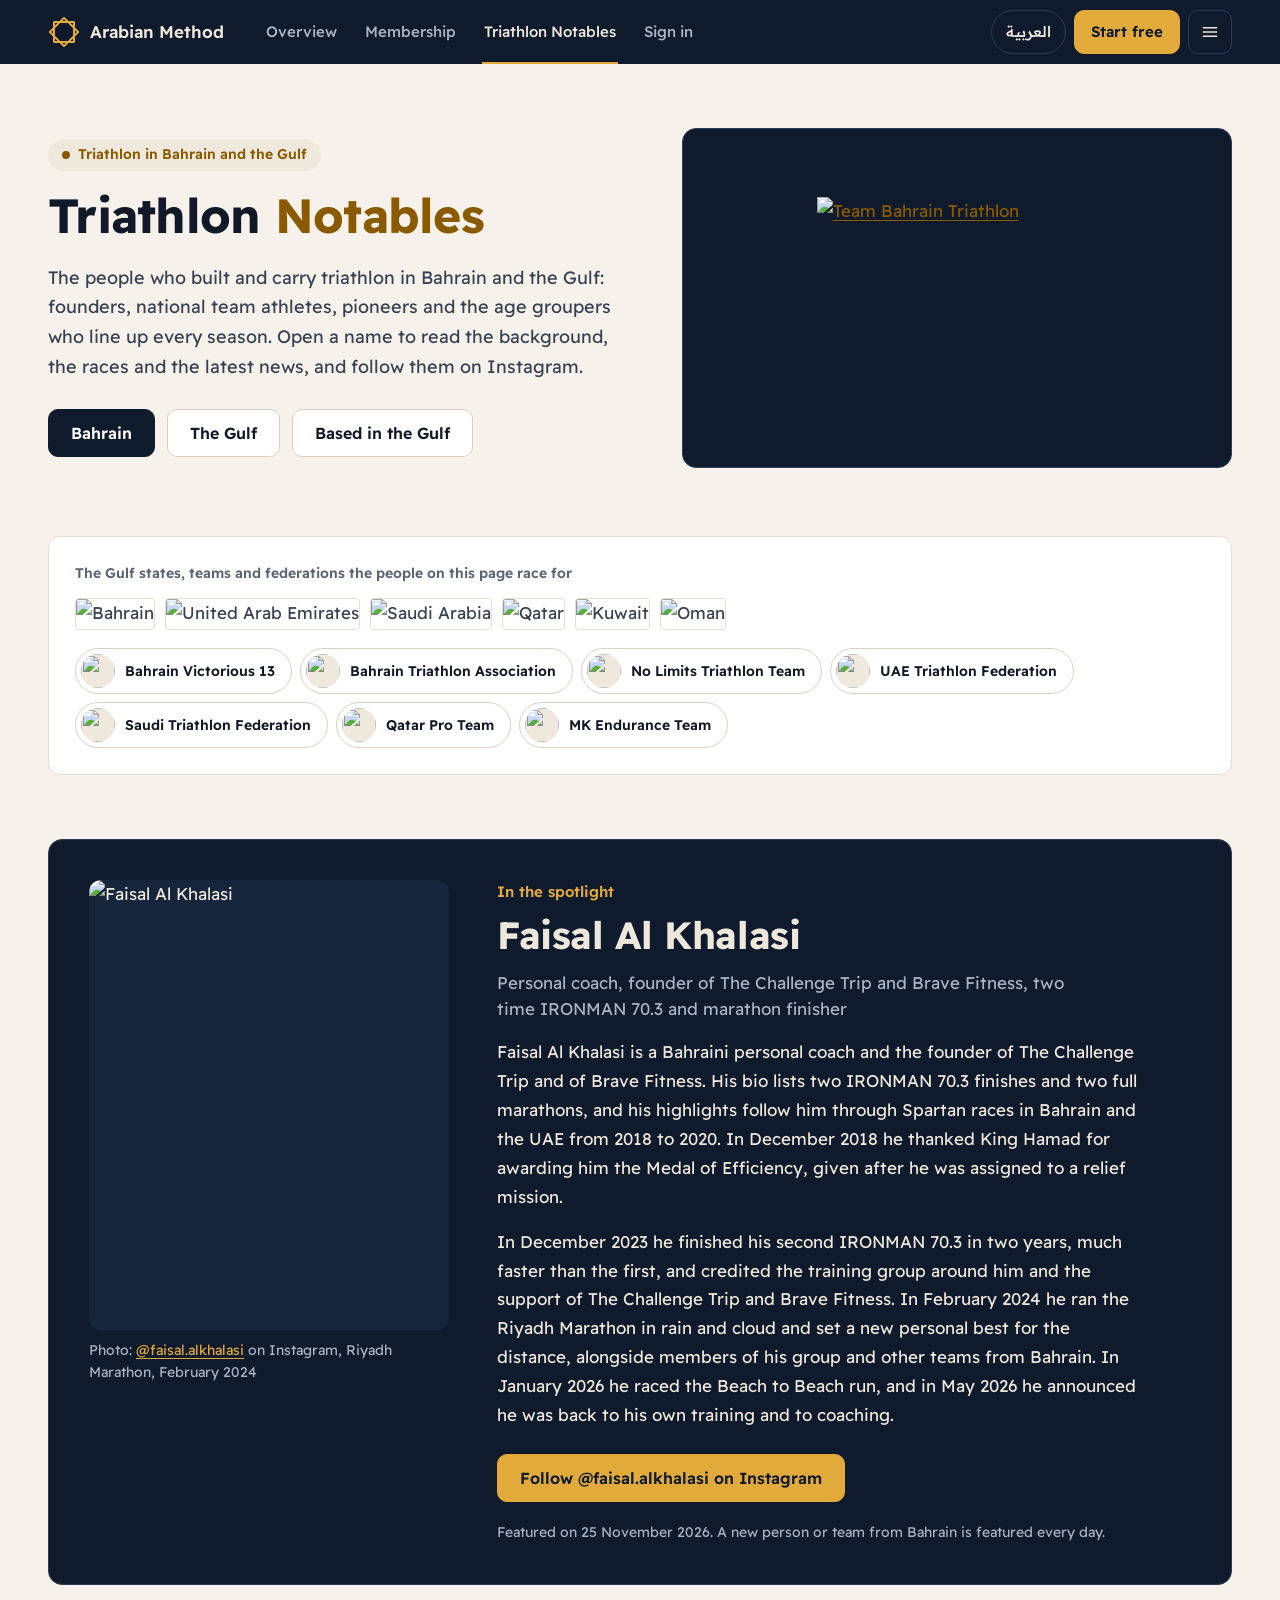
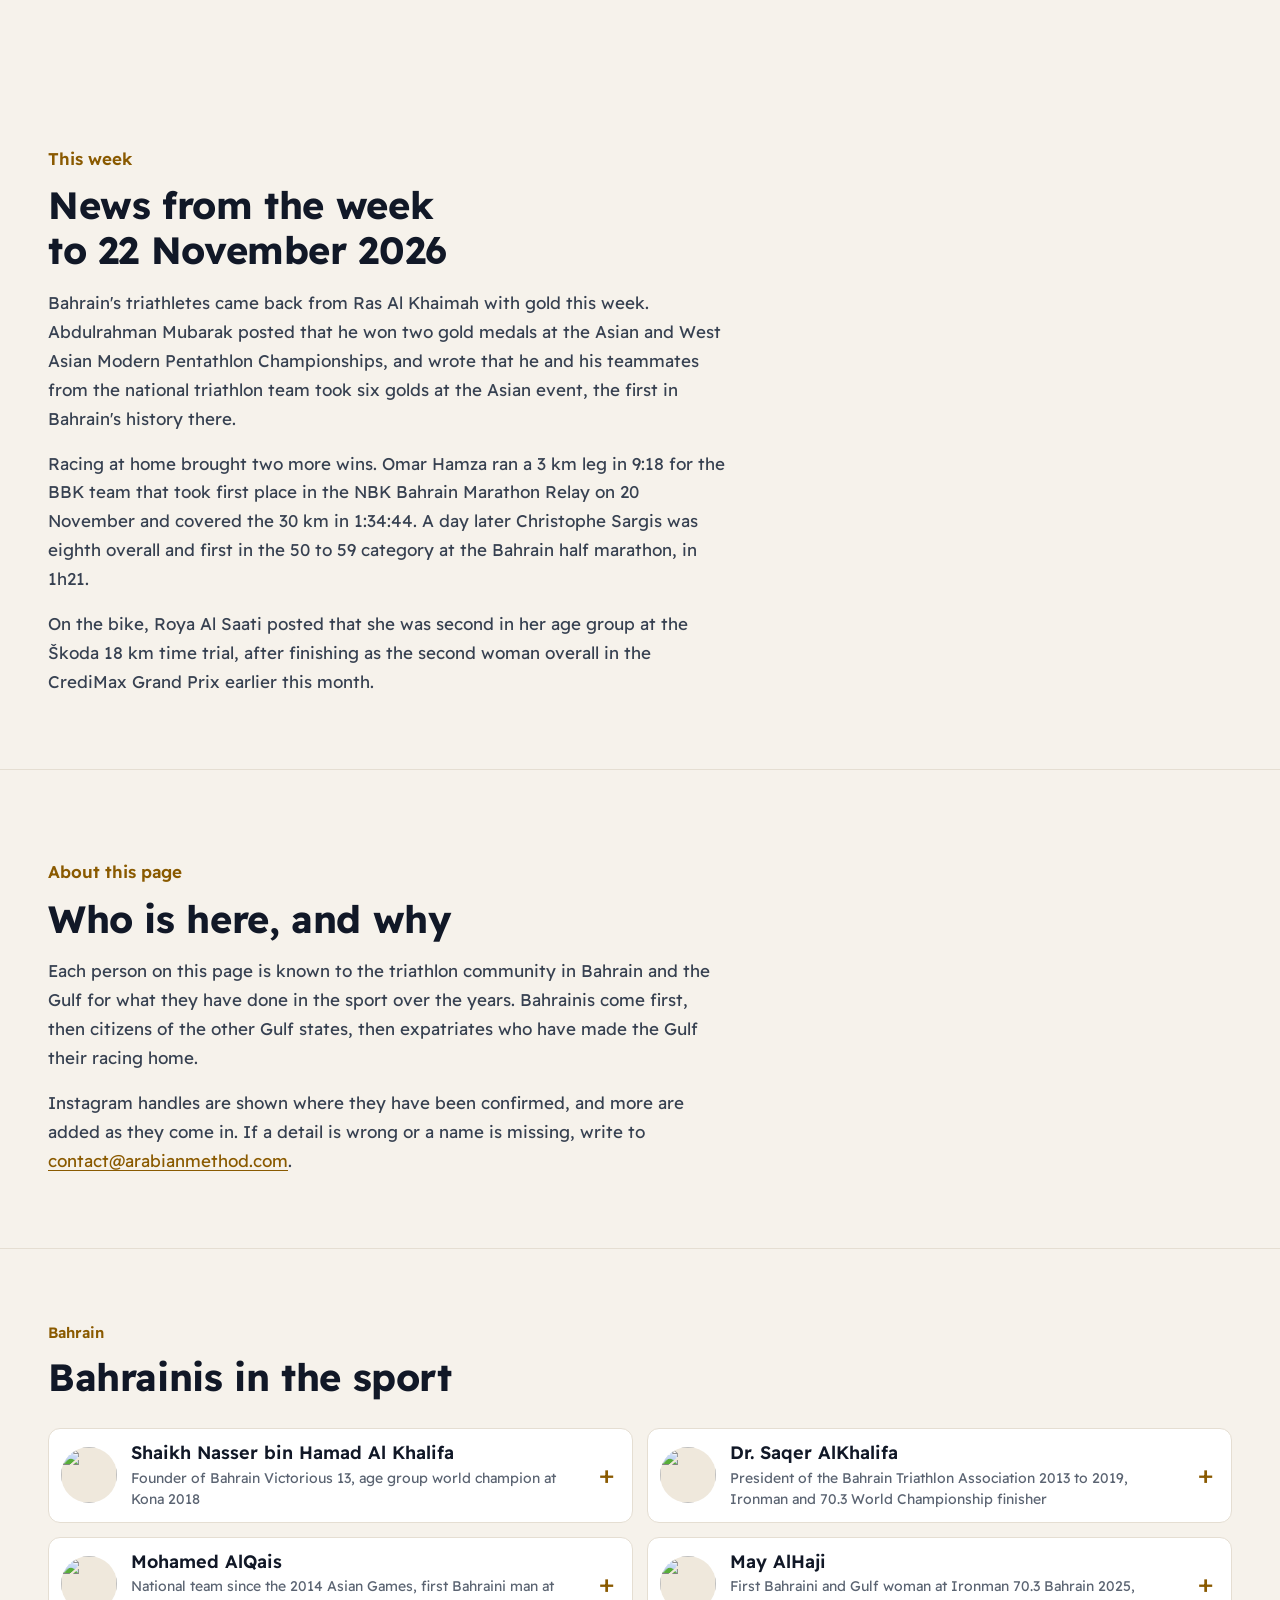
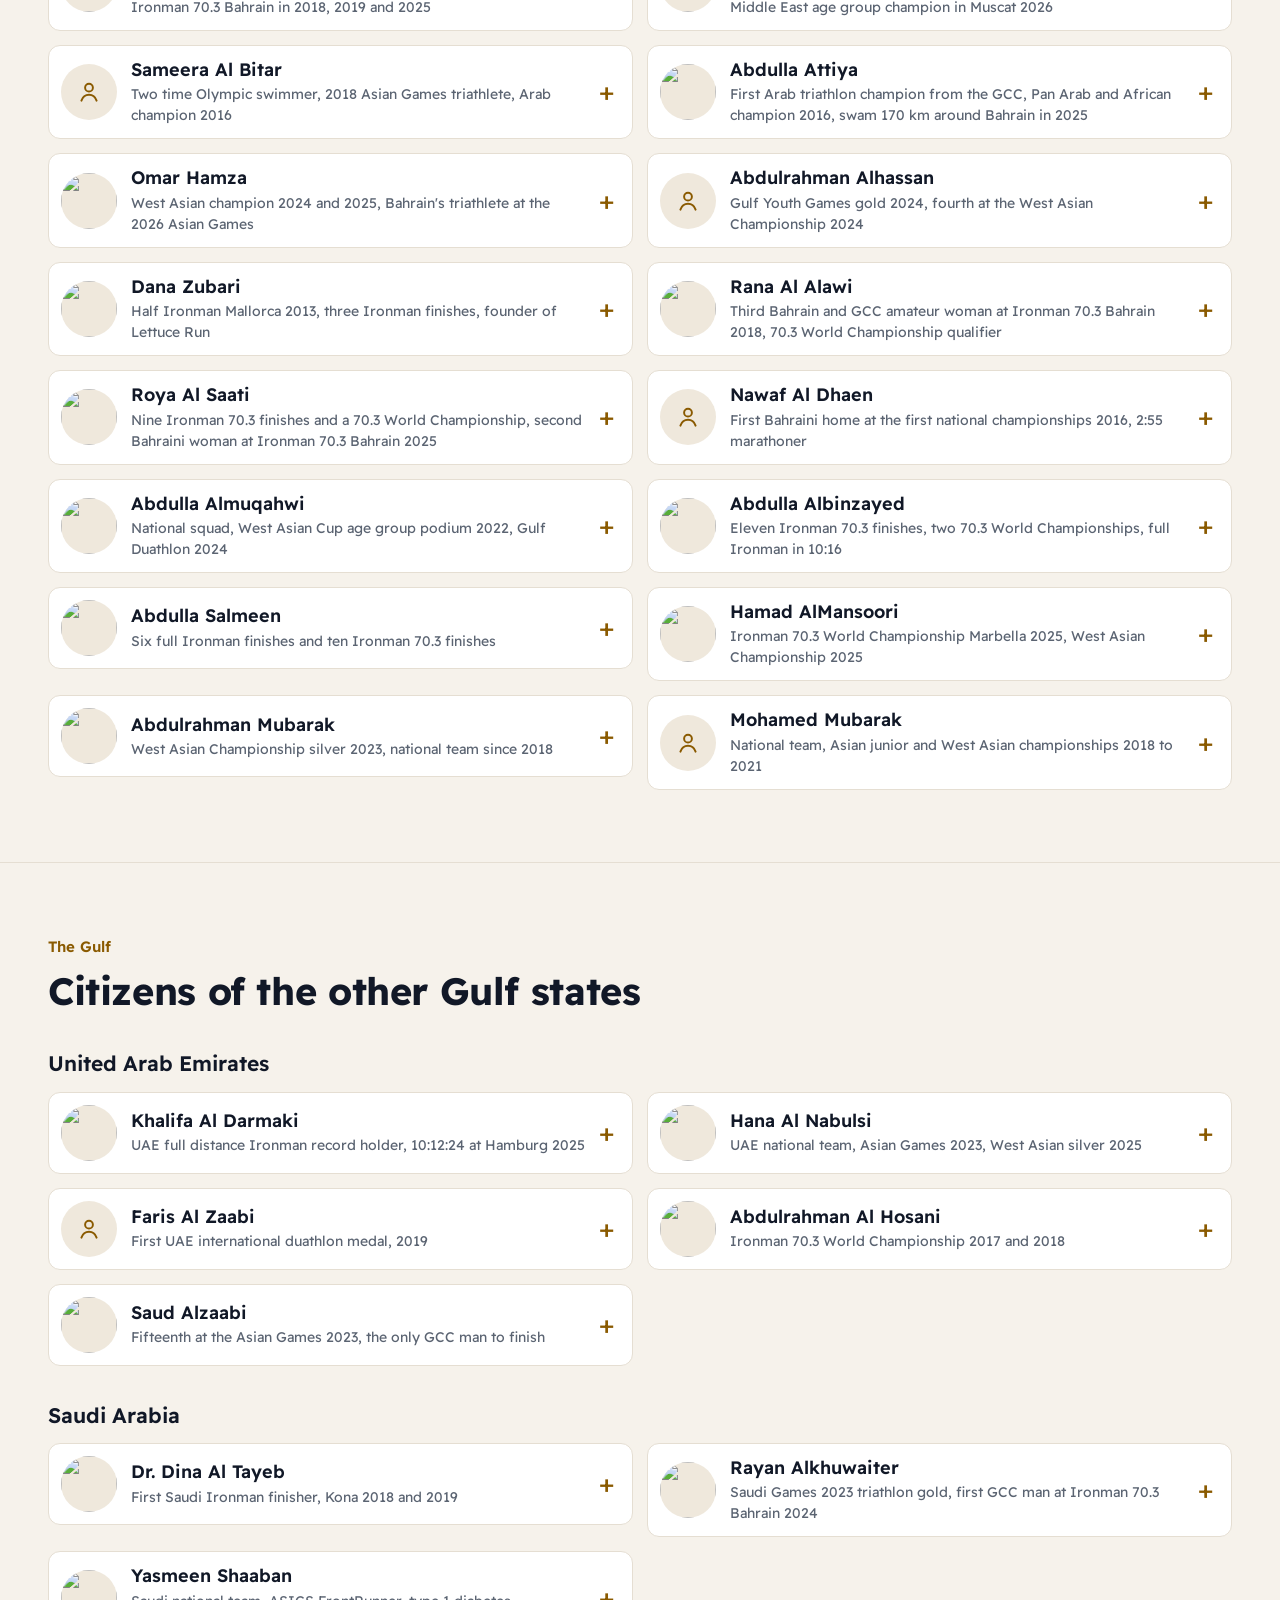
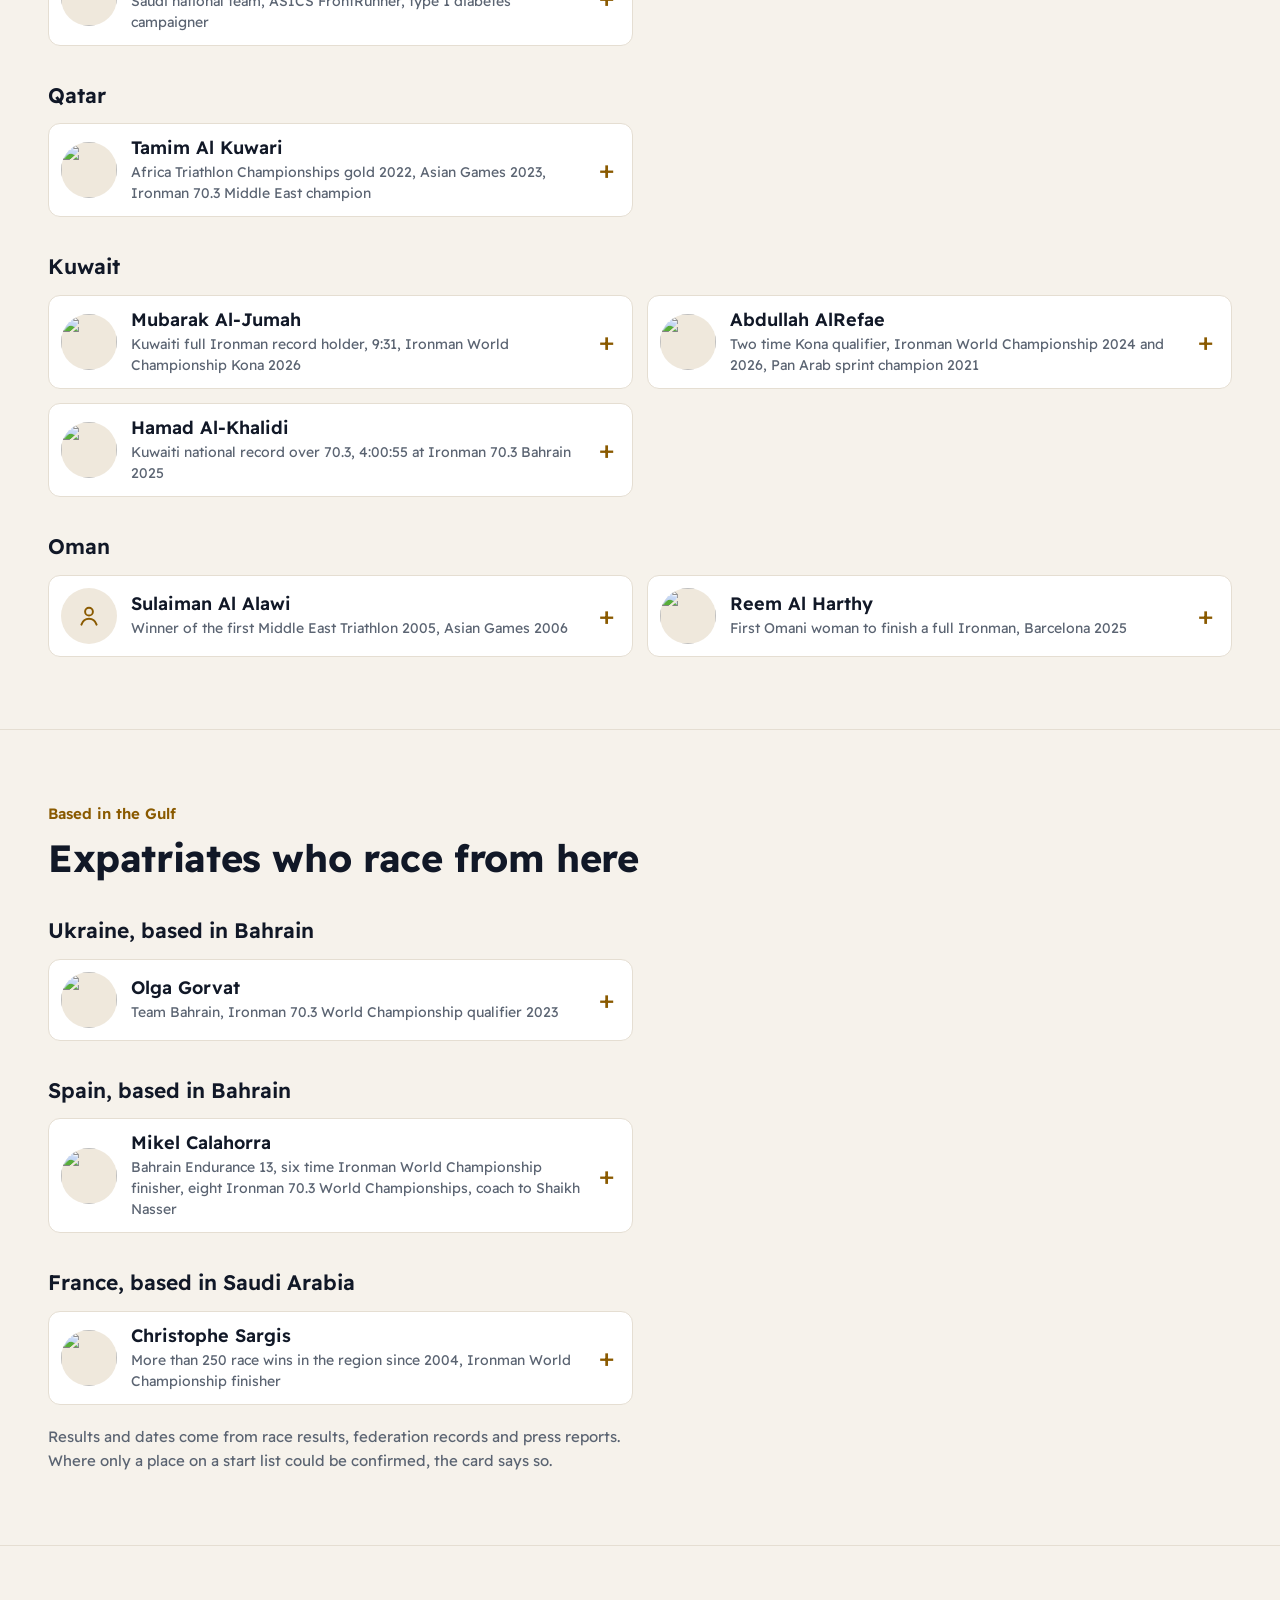
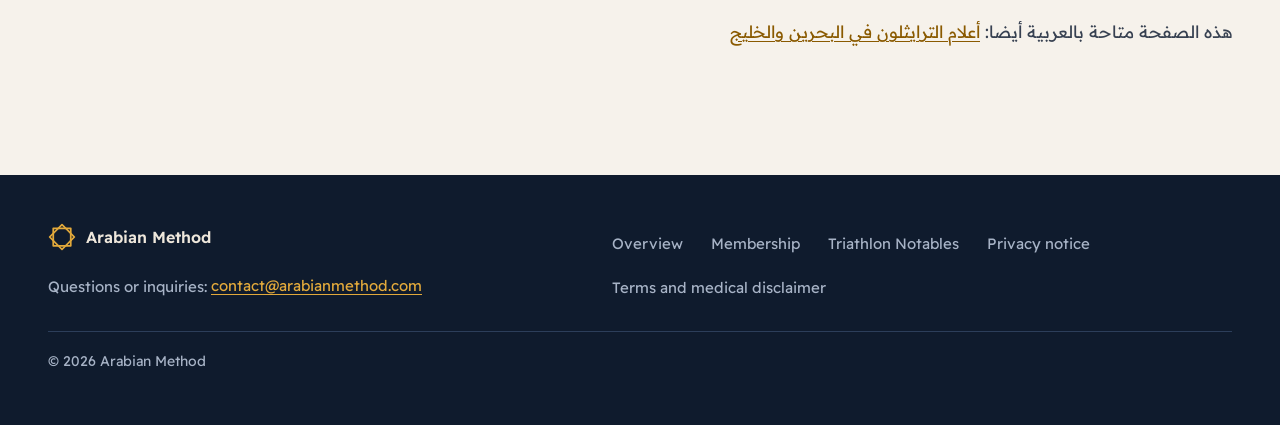
==== notables/index.html @ c893aa43 "Notables stylesheet with the first paint rule" ====
<!DOCTYPE html>
<html lang="en" dir="ltr">
<head>
<meta charset="UTF-8">
<meta name="viewport" content="width=device-width, initial-scale=1.0">
<title>Triathlon Notables in Bahrain and the Gulf | Arabian Method</title>
<meta name="description" content="The people who built and carry triathlon in Bahrain and the Gulf, with their background, races, latest news and Instagram, and a new person or team in the spotlight every day.">
<link rel="canonical" href="https://arabianmethod.com/notables/">
<link rel="alternate" hreflang="en" href="https://arabianmethod.com/notables/">
<link rel="alternate" hreflang="ar" href="https://arabianmethod.com/notables/ar">
<link rel="alternate" hreflang="x-default" href="https://arabianmethod.com/notables/">
<link rel="manifest" href="/manifest.webmanifest">
<link rel="apple-touch-icon" href="/icon-180.png">
<link rel="icon" type="image/png" sizes="192x192" href="/icon-192.png">
<meta name="theme-color" content="#0F1B2D">
<link rel="preload" href="/fonts/ReadexPro-latin.woff2" as="font" type="font/woff2" crossorigin>
<link rel="stylesheet" href="/fonts/fonts.css?v=20261125">
<link rel="stylesheet" href="/notables/notables.css?v=4d05baa410">
<meta property="og:type" content="website">
<meta property="og:site_name" content="Arabian Method">
<meta property="og:url" content="https://arabianmethod.com/notables/">
<meta property="og:title" content="Triathlon Notables in Bahrain and the Gulf | Arabian Method">
<meta property="og:description" content="The people who built and carry triathlon in Bahrain and the Gulf, with their background, races, latest news and Instagram, and a new person or team in the spotlight every day.">
<meta property="og:image" content="https://arabianmethod.com/notables/og-notables.png">
<meta property="og:image:width" content="1200">
<meta property="og:image:height" content="630">
<meta property="og:image:alt" content="Triathlon Notables">
<meta property="og:locale" content="en_US">
<meta property="og:locale:alternate" content="ar_AR">
<meta name="twitter:card" content="summary_large_image">
</head>
<body class="tn">
<header class="pnav" id="pnav"><div class="pnav-in">
  <a class="pbrand" href="/?lang=en#overview"><svg class="plogo-star" viewBox="0 0 32 32" aria-hidden="true"><g transform="translate(16 16)" fill="none" stroke="#E2A93B" stroke-width="2" stroke-linejoin="round"><rect x="-10" y="-10" width="20" height="20"/><rect x="-10" y="-10" width="20" height="20" transform="rotate(45)"/></g></svg><span class="plock">Arabian Method</span></a>
  <div class="ck-tabs" id="tabs">
    <nav class="hnav" aria-label="Main">
      <a href="/?lang=en#overview" data-when="out">Overview</a>
      <a href="/?lang=en#membership" data-when="out">Membership</a>
      <a href="/notables/" data-when="out" aria-current="page">Triathlon Notables</a>
      <a href="/?lang=en#signin" data-when="out">Sign in</a>
      <a href="/?lang=en#week" data-when="in" hidden>My week</a>
      <a href="/?lang=en#coach" data-when="in" hidden>Coach</a>
      <a href="/?lang=en#raceplan" data-when="in" hidden>Race plan</a>
      <a href="/?lang=en#profile" data-when="in" hidden>Profile</a>
    </nav>
    <div class="hpanel" id="hpanel" hidden>
      <nav aria-label="All pages">
        <a class="btn gold" href="/?lang=en#register" data-when="out">Start free</a>
        <a href="/?lang=en#week" data-when="in" hidden>My week</a>
        <a href="/?lang=en#coach" data-when="in" hidden>Coach</a>
        <a href="/?lang=en#raceplan" data-when="in" hidden>Race plan</a>
        <a href="/?lang=en#connect" data-when="in" hidden>Check-in and watch</a>
        <a href="/?lang=en#profile" data-when="in" hidden>Profile</a>
        <a href="/?lang=en#overview">Overview</a>
        <a href="/?lang=en#signin" data-when="out">Sign in</a>
        <a href="/?lang=en#membership">Membership</a>
        <a href="/notables/" aria-current="page">Triathlon Notables</a>
        <a href="mailto:contact@arabianmethod.com">Contact</a>
      </nav>
    </div>
  </div>
  <div class="pnav-r">
    <a class="hlang" href="/notables/ar" hreflang="ar" lang="ar">العربية</a>
    <a class="btn gold" id="navCta" href="/?lang=en#register" data-when="out">Start free</a>
    <button class="hmenu" id="menuBtn" type="button" aria-expanded="false" aria-controls="hpanel" aria-label="Menu"><svg width="20" height="20" viewBox="0 0 24 24" fill="none" stroke="currentColor" stroke-width="1.8" stroke-linecap="round" stroke-linejoin="round" aria-hidden="true"><path d="M4 7h16M4 12h16M4 17h16"/></svg></button>
  </div>
</div></header>

<main>
<section class="tn-hero"><div class="ck-wrap"><div class="hero-grid">
<div>
<p class="chip">Triathlon in Bahrain and the Gulf</p>
<h1>Triathlon <span class="acc">Notables</span></h1>
<p class="tn-stand">The people who built and carry triathlon in Bahrain and the Gulf: founders, national team athletes, pioneers and the age groupers who line up every season. Open a name to read the background, the races and the latest news, and follow them on Instagram.</p>
<div class="ck-cta"><a class="btn" href="#bahrain">Bahrain</a><a class="btn ghost" href="#gulf">The Gulf</a><a class="btn ghost" href="#expats">Based in the Gulf</a></div>
</div>
<a class="tn-logo" href="https://www.instagram.com/teambahraintri/" rel="noopener" title="Team Bahrain Triathlon"><img src="https://saqeralkhalifa.com/wp-content/uploads/2026/10/team-bahrain-gold.png?w=640" alt="Team Bahrain Triathlon" width="299" height="216"></a>
</div></div></section>

<div class="ck-wrap tn-marks"><div class="card"><span class="micro">The Gulf states, teams and federations the people on this page race for</span><div class="tn-flags"><img src="https://saqeralkhalifa.com/wp-content/uploads/2026/10/bh.png?h=80" alt="Bahrain" title="Bahrain" height="32" loading="lazy"><img src="https://saqeralkhalifa.com/wp-content/uploads/2026/10/ae.png?h=80" alt="United Arab Emirates" title="United Arab Emirates" height="32" loading="lazy"><img src="https://saqeralkhalifa.com/wp-content/uploads/2026/10/sa.png?h=80" alt="Saudi Arabia" title="Saudi Arabia" height="32" loading="lazy"><img src="https://saqeralkhalifa.com/wp-content/uploads/2026/10/qa.png?h=80" alt="Qatar" title="Qatar" height="32" loading="lazy"><img src="https://saqeralkhalifa.com/wp-content/uploads/2026/10/kw.png?h=80" alt="Kuwait" title="Kuwait" height="32" loading="lazy"><img src="https://saqeralkhalifa.com/wp-content/uploads/2026/10/om.png?h=80" alt="Oman" title="Oman" height="32" loading="lazy"></div><div class="tn-badges"><a class="tn-badge" href="https://www.instagram.com/bahrainvictorious13/" rel="noopener"><img src="https://saqeralkhalifa.com/wp-content/uploads/2026/10/293421404_343288741298890_4383461589554845169_n.jpg?resize=96,96" alt="" width="34" height="34" loading="lazy"><span>Bahrain Victorious 13</span></a><a class="tn-badge" href="https://www.instagram.com/triathlonbh/" rel="noopener"><img src="https://saqeralkhalifa.com/wp-content/uploads/2026/10/621995457_18545027113021461_7241418643786327499_n.jpg?resize=96,96" alt="" width="34" height="34" loading="lazy"><span>Bahrain Triathlon Association</span></a><a class="tn-badge" href="https://www.instagram.com/nolimits.tri/" rel="noopener"><img src="https://saqeralkhalifa.com/wp-content/uploads/2026/10/312344102_643865797297313_8182047422289594799_n.jpg?resize=96,96" alt="" width="34" height="34" loading="lazy"><span>No Limits Triathlon Team</span></a><a class="tn-badge" href="https://www.instagram.com/triathlon_uae/" rel="noopener"><img src="https://saqeralkhalifa.com/wp-content/uploads/2026/10/293593987_588508939327015_6282477800341821445_n.jpg?resize=96,96" alt="" width="34" height="34" loading="lazy"><span>UAE Triathlon Federation</span></a><a class="tn-badge" href="https://www.instagram.com/triathlonksa/" rel="noopener"><img src="https://saqeralkhalifa.com/wp-content/uploads/2026/10/552635918_18058100645610665_5786966211116637671_n.jpg?resize=96,96" alt="" width="34" height="34" loading="lazy"><span>Saudi Triathlon Federation</span></a><a class="tn-badge" href="https://www.instagram.com/qatarproteam/" rel="noopener"><img src="https://saqeralkhalifa.com/wp-content/uploads/2026/10/434179083_426425956427053_3923627626333318626_n.jpg?resize=96,96" alt="" width="34" height="34" loading="lazy"><span>Qatar Pro Team</span></a><a class="tn-badge" href="https://www.instagram.com/mk_enduranceteam/" rel="noopener"><img src="https://saqeralkhalifa.com/wp-content/uploads/2026/10/635377701_17946804354102365_8933416259087222698_n.jpg?resize=96,96" alt="" width="34" height="34" loading="lazy"><span>MK Endurance Team</span></a></div></div></div>

<section class="band tn-spot" id="spotlight"><div class="ck-wrap"><div class="tn-spot-grid"><figure><img src="https://saqeralkhalifa.com/wp-content/uploads/2026/11/655060410_18093283124029475_7163679876617748797_n.jpg?w=760" alt="Faisal Al Khalasi" width="570" height="712" style="object-position:50% 35%"><figcaption>Photo: <a href="https://www.instagram.com/faisal.alkhalasi/" rel="noopener" dir="ltr">@faisal.alkhalasi</a> on Instagram, Riyadh Marathon, February 2024</figcaption></figure><div><p class="eyebrow">In the spotlight</p><h2>Faisal Al Khalasi</h2><p class="tn-role">Personal coach, founder of The Challenge Trip and Brave Fitness, two time IRONMAN 70.3 and marathon finisher</p><div class="tn-text"><p>Faisal Al Khalasi is a Bahraini personal coach and the founder of The Challenge Trip and of Brave Fitness. His bio lists two IRONMAN 70.3 finishes and two full marathons, and his highlights follow him through Spartan races in Bahrain and the UAE from 2018 to 2020. In December 2018 he thanked King Hamad for awarding him the Medal of Efficiency, given after he was assigned to a relief mission.</p><p>In December 2023 he finished his second IRONMAN 70.3 in two years, much faster than the first, and credited the training group around him and the support of The Challenge Trip and Brave Fitness. In February 2024 he ran the Riyadh Marathon in rain and cloud and set a new personal best for the distance, alongside members of his group and other teams from Bahrain. In January 2026 he raced the Beach to Beach run, and in May 2026 he announced he was back to his own training and to coaching.</p></div><div class="ck-cta"><a class="btn" href="https://www.instagram.com/faisal.alkhalasi/" rel="noopener">Follow @faisal.alkhalasi on Instagram</a></div><p class="tn-note">Featured on 25 November 2026. A new person or team from Bahrain is featured every day.</p></div></div></div></section>
<section class="tn-sec first" id="this-week"><div class="ck-wrap tn-prose"><p class="eyebrow">This week</p><h2>News from the week to 22 November 2026</h2><p>Bahrain&#x27;s triathletes came back from Ras Al Khaimah with gold this week. Abdulrahman Mubarak posted that he won two gold medals at the Asian and West Asian Modern Pentathlon Championships, and wrote that he and his teammates from the national triathlon team took six golds at the Asian event, the first in Bahrain&#x27;s history there.</p><p>Racing at home brought two more wins. Omar Hamza ran a 3 km leg in 9:18 for the BBK team that took first place in the NBK Bahrain Marathon Relay on 20 November and covered the 30 km in 1:34:44. A day later Christophe Sargis was eighth overall and first in the 50 to 59 category at the Bahrain half marathon, in 1h21.</p><p>On the bike, Roya Al Saati posted that she was second in her age group at the Škoda 18 km time trial, after finishing as the second woman overall in the CrediMax Grand Prix earlier this month.</p></div></section>
<section class="tn-sec"><div class="ck-wrap tn-prose">
<p class="eyebrow">About this page</p>
<h2>Who is here, and why</h2>
<p>Each person on this page is known to the triathlon community in Bahrain and the Gulf for what they have done in the sport over the years. Bahrainis come first, then citizens of the other Gulf states, then expatriates who have made the Gulf their racing home.</p>
<p>Instagram handles are shown where they have been confirmed, and more are added as they come in. If a detail is wrong or a name is missing, write to <a href="mailto:contact@arabianmethod.com">contact@arabianmethod.com</a>.</p>
</div></section>

<section class="tn-sec" id="bahrain"><div class="ck-wrap">
<p class="eyebrow">Bahrain</p>
<h2>Bahrainis in the sport</h2>
<div class="tn-grid"><details class="tn-card" id="p-shaikh-nasser-bin-hamad-al-khalifa"><summary><img class="tn-thumb" src="https://saqeralkhalifa.com/wp-content/uploads/2026/10/tri-nasser-bin-hamad.jpg?resize=120,120" alt="" width="56" height="56" loading="lazy" decoding="async"><span class="tn-id"><span class="tn-name">Shaikh Nasser bin Hamad Al Khalifa</span><span class="tn-roleline">Founder of Bahrain Victorious 13, age group world champion at Kona 2018</span></span></summary><div class="tn-body"><figure class="tn-fig"><img src="https://saqeralkhalifa.com/wp-content/uploads/2026/10/tri-nasser-bin-hamad.jpg?w=640" alt="Shaikh Nasser bin Hamad Al Khalifa" width="480" height="600" loading="lazy" decoding="async"><figcaption>Photo: <a href="https://www.instagram.com/nasser13hamad/" rel="noopener" dir="ltr">@nasser13hamad</a> on Instagram</figcaption></figure><p class="tn-label">Background</p><p>Representative of His Majesty the King for Humanitarian Work and Youth Affairs, and the person who turned Bahrain into an Ironman host nation. He founded Bahrain Endurance 13 in 2015, now Bahrain Victorious 13, and races as its captain.</p><p class="tn-label">Races</p><ul><li>Ironman 70.3 Bahrain, December 2015, age group silver at the first edition</li><li>Ironman 70.3 Wiesbaden, April 2016, 5:11:59</li><li>Challenge Mogan Gran Canaria, April 2017, third in 4:57</li><li>Ironman North American Championship Texas, April 2018, first in his age category in 9:06</li><li>Ironman World Championship, Kona, October 2018, M30-34 age group world title in 9:19:10</li><li>Ironman 70.3 Bahrain, 2019, 4:06:51</li></ul><p class="tn-label">Latest</p><p>Won the Victorious Ultimate Endurance Challenge on 16 April 2026 in 1:28:35, and presented the Bahraini category trophies at Ironman 70.3 Bahrain in December 2025.</p><p class="tn-label">Follow</p><p><a href="https://www.instagram.com/nasser13hamad/" rel="noopener">@nasser13hamad on Instagram</a></p></div></details><details class="tn-card" id="p-dr-saqer-alkhalifa"><summary><img class="tn-thumb" src="https://saqeralkhalifa.com/wp-content/uploads/2026/10/787935341_18624877564006007_6059196137667856020_n.jpg?resize=120,120" alt="" width="56" height="56" loading="lazy" decoding="async"><span class="tn-id"><span class="tn-name">Dr. Saqer AlKhalifa</span><span class="tn-roleline">President of the Bahrain Triathlon Association 2013 to 2019, Ironman and 70.3 World Championship finisher</span></span></summary><div class="tn-body"><figure class="tn-fig"><img src="https://saqeralkhalifa.com/wp-content/uploads/2026/10/787935341_18624877564006007_6059196137667856020_n.jpg?w=640" alt="Dr. Saqer AlKhalifa" width="480" height="600" loading="lazy" decoding="async"><figcaption>Photo: <a href="https://www.instagram.com/saqeralkhalifa/" rel="noopener" dir="ltr">@saqeralkhalifa</a> on Instagram</figcaption></figure><p class="tn-label">Background</p><p>President of the Bahrain Triathlon Association from December 2013 to December 2019, and general manager of the companies that held the Challenge Bahrain and Ironman Bahrain and Dubai licenses from 2014 to 2016, which brought the Ironman brand to the Gulf. Took up endurance sport after a diabetes diagnosis during his doctorate and has not stopped since.</p><p class="tn-label">Races</p><ul><li>Asian Beach Games, Muscat, December 2010, elite men standard distance</li><li>Abu Dhabi International Triathlon, 2013 and 2014</li><li>Ironman 70.3 Salalah, September 2022, qualified for the 70.3 World Championship</li><li>Ironman 70.3 World Championship, Lahti, Finland, August 2023</li><li>Ironman Kalmar, Sweden, full distance</li><li>Ironman 70.3 World Championship, Nice, September 2026</li><li>Ironman 70.3 Dhofar, Oman, October 2026, third in men 45 to 49</li></ul><p class="tn-label">Latest</p><p>Posted on Instagram on 24 October 2026 that he took his first ever Ironman podium after 16 years of racing, third in the men&#x27;s 45 to 49 age group at Ironman 70.3 Dhofar in Oman. He is registered for Ironman Austria in Klagenfurt in June 2027.</p><p class="tn-label">Follow</p><p><a href="https://www.instagram.com/saqeralkhalifa/" rel="noopener">@saqeralkhalifa on Instagram</a></p></div></details><details class="tn-card" id="p-mohamed-alqais"><summary><img class="tn-thumb" src="https://saqeralkhalifa.com/wp-content/uploads/2026/10/tri-mohamed-alqais.jpg?resize=120,120" alt="" width="56" height="56" loading="lazy" decoding="async"><span class="tn-id"><span class="tn-name">Mohamed AlQais</span><span class="tn-roleline">National team since the 2014 Asian Games, first Bahraini man at Ironman 70.3 Bahrain in 2018, 2019 and 2025</span></span></summary><div class="tn-body"><figure class="tn-fig"><img src="https://saqeralkhalifa.com/wp-content/uploads/2026/10/tri-mohamed-alqais.jpg?w=640" alt="Mohamed AlQais" width="480" height="600" loading="lazy" decoding="async"><figcaption>Photo: <a href="https://www.instagram.com/mohammed13isa/" rel="noopener" dir="ltr">@mohammed13isa</a> on Instagram</figcaption></figure><p class="tn-label">Background</p><p>Bahrain&#x27;s longest serving national team triathlete and duathlete. He has raced for the country from the Incheon Asian Games in 2014 to the present and has been the first Bahraini man home at Ironman 70.3 Bahrain three times.</p><p class="tn-label">Races</p><ul><li>Asian Games, Incheon, 2014, standard distance</li><li>Luxor Duathlon African and Pan Arab Championships, 2018, second</li><li>Ironman 70.3 Bahrain, 2019, 3:56:43, first in M30-34</li><li>Asia Duathlon Championships, Manama, 2022, ninth</li><li>Gulf Duathlon Championship, Riyadh, December 2024, fifth elite</li><li>Ironman 70.3 Bahrain, December 2025, first Bahraini man in 4:01:35</li></ul><p class="tn-label">Latest</p><p>Fourth at the Victorious Ultimate Endurance Challenge on 16 April 2026, after winning the Bahraini men&#x27;s category at Ironman 70.3 Bahrain in December 2025.</p><p class="tn-label">Follow</p><p><a href="https://www.instagram.com/mohammed13isa/" rel="noopener">@mohammed13isa on Instagram</a></p></div></details><details class="tn-card" id="p-may-alhaji"><summary><img class="tn-thumb" src="https://saqeralkhalifa.com/wp-content/uploads/2026/10/tri-may-alhaji.jpg?resize=120,120" alt="" width="56" height="56" loading="lazy" decoding="async"><span class="tn-id"><span class="tn-name">May AlHaji</span><span class="tn-roleline">First Bahraini and Gulf woman at Ironman 70.3 Bahrain 2025, Middle East age group champion in Muscat 2026</span></span></summary><div class="tn-body"><figure class="tn-fig"><img src="https://saqeralkhalifa.com/wp-content/uploads/2026/10/tri-may-alhaji.jpg?w=640" alt="May AlHaji" width="480" height="600" loading="lazy" decoding="async"><figcaption>Photo: <a href="https://www.instagram.com/may.alhaji/" rel="noopener" dir="ltr">@may.alhaji</a> on Instagram</figcaption></figure><p class="tn-label">Background</p><p>A mother of two who ran a sub four hour Dubai Marathon seven months after her second child, then came into triathlon through the Abu Dhabi Local Heroes program in 2014. She is now Bahrain&#x27;s most consistent woman over the 70.3 distance.</p><p class="tn-label">Races</p><ul><li>Abu Dhabi International Triathlon, March 2014</li><li>Ironman 70.3 Bahrain, December 2022</li><li>Gulf Duathlon Championship, Riyadh, December 2024, silver in elite women</li><li>Ironman 70.3 Bahrain, December 2025, first Gulf and Bahraini woman in 4:46:47</li><li>Ironman 70.3 Middle East Championship, Muscat, 2026, age group gold and the Middle East title in under five hours</li><li>Ironman Kalmar, Sweden, August 2026, 10:42, seventh in her age group and a new Bahrain and GCC women&#x27;s record over the full distance</li></ul><p class="tn-label">Latest</p><p>Set the Bahrain national and GCC women&#x27;s record over the full Ironman distance at Kalmar in August 2026, 10:42, two hours faster than her previous best.</p><p class="tn-label">Follow</p><p><a href="https://www.instagram.com/may.alhaji/" rel="noopener">@may.alhaji on Instagram</a></p></div></details><details class="tn-card" id="p-sameera-al-bitar"><summary><span class="tn-thumb none" role="img" aria-label="No photo yet"><svg viewBox="0 0 24 24" aria-hidden="true" fill="none" stroke="#8A5A00" stroke-width="1.8" stroke-linecap="round"><circle cx="12" cy="8" r="3.6"/><path d="M5 20c1.2-3.6 3.8-5.4 7-5.4s5.8 1.8 7 5.4"/></svg></span><span class="tn-id"><span class="tn-name">Sameera Al Bitar</span><span class="tn-roleline">Two time Olympic swimmer, 2018 Asian Games triathlete, Arab champion 2016</span></span></summary><div class="tn-body"><p class="tn-label">Background</p><p>Swam the 50 meter freestyle for Bahrain at the Athens 2004 and Beijing 2008 Olympics, then switched to triathlon and became the country&#x27;s best known woman in the sport. Part of the national squad backed by Bahrain Endurance 13 from 2015.</p><p class="tn-label">Races</p><ul><li>Bahrain National Triathlon Championships, October 2016, elite women&#x27;s winner</li><li>Arab and West Asian Championship, Jordan, November 2016, Arab champion</li><li>Asian Cup, Aqaba, 2017 and 2018, ninth both years</li><li>Asian Games, Palembang, 2018, thirteenth in 2:21:48</li><li>Ironman 70.3 Bahrain, December 2018, Bahraini women&#x27;s winner</li></ul><p class="tn-label">Latest</p><p>Interviewed on the Inside Tri Show in May 2021 about racing as a woman in the Gulf.</p><p class="tn-label">Follow</p><p><a href="https://www.instagram.com/sameeraalbitar/" rel="noopener">@sameeraalbitar on Instagram</a></p></div></details><details class="tn-card" id="p-abdulla-attiya"><summary><img class="tn-thumb" src="https://saqeralkhalifa.com/wp-content/uploads/2026/10/tri-abdulla-attiya.jpg?resize=120,120" alt="" width="56" height="56" loading="lazy" decoding="async"><span class="tn-id"><span class="tn-name">Abdulla Attiya</span><span class="tn-roleline">First Arab triathlon champion from the GCC, Pan Arab and African champion 2016, swam 170 km around Bahrain in 2025</span></span></summary><div class="tn-body"><figure class="tn-fig"><img src="https://saqeralkhalifa.com/wp-content/uploads/2026/10/tri-abdulla-attiya.jpg?w=640" alt="Abdulla Attiya" width="480" height="600" loading="lazy" decoding="async"><figcaption>Photo: <a href="https://www.instagram.com/abdullaattiya/" rel="noopener" dir="ltr">@abdullaattiya</a> on Instagram</figcaption></figure><p class="tn-label">Background</p><p>A former national team swimmer who became Bahrain&#x27;s first serious junior triathlete and the youngest member of the Bahrain Endurance 13 development squad in 2016. He was the first triathlete from the GCC to become Arab champion, and the first from the GCC to race on the ITU circuit, where he started a World Cup. A Royal Guard officer, he set the Guinness World Record for the fastest marathon in full military uniform, 3:40:07 at the Abu Dhabi marathon in 2021. Sponsored by Red Bull and Puma, he races triathlon and open water.</p><p class="tn-label">Races</p><ul><li>Asian Beach Games, Phuket, November 2014</li><li>Pan Arab Championship, Sharm El Sheikh, 2015, junior Arab winner</li><li>Pan Arab and African Championship, 2016, champion</li><li>ITU Triathlon World Cup, the first GCC triathlete to race on the circuit</li><li>5150 Subic Bay, Philippines, 2016, first age grouper in 2:26:09</li><li>Ironman 70.3 Bahrain, December 2022, 4:09:14, first in M18-24</li><li>170 km relay swim around Bahrain, finished 23 April 2025 in 59 hours 59 minutes</li></ul><p class="tn-label">Latest</p><p>Completed the circumnavigation relay swim of Bahrain in April 2025 with Mariam Binladen, Andy Donaldson and Fatema Al Mahmeed.</p><p class="tn-label">Follow</p><p><a href="https://www.instagram.com/abdullaattiya/" rel="noopener">@abdullaattiya on Instagram</a></p></div></details><details class="tn-card" id="p-omar-hamza"><summary><img class="tn-thumb" src="https://saqeralkhalifa.com/wp-content/uploads/2026/10/tri-omar-hamza.jpg?resize=120,120" alt="" width="56" height="56" loading="lazy" decoding="async"><span class="tn-id"><span class="tn-name">Omar Hamza</span><span class="tn-roleline">West Asian champion 2024 and 2025, Bahrain&#x27;s triathlete at the 2026 Asian Games</span></span></summary><div class="tn-body"><figure class="tn-fig"><img src="https://saqeralkhalifa.com/wp-content/uploads/2026/10/tri-omar-hamza.jpg?w=640" alt="Omar Hamza" width="480" height="600" loading="lazy" decoding="async"><figcaption>Photo: <a href="https://www.instagram.com/omar.hamza_/" rel="noopener" dir="ltr">@omar.hamza_</a> on Instagram</figcaption></figure><p class="tn-label">Background</p><p>The current leader of Bahrain&#x27;s elite men. He won the West Asian championship two years running in Fujairah and carried the flag alone in triathlon at the Aichi Nagoya Asian Games.</p><p class="tn-label">Races</p><ul><li>West Asian Triathlon Cup, Al Khobar, December 2022, bronze</li><li>West Asia Triathlon Championship, Fujairah, December 2024, first in 1:00:08</li><li>West Asian Championship, Fujairah, December 2025, first in 57:44</li><li>World Triathlon Development Regional Cup, Kampar, June 2026, first</li><li>Asian Games, Aichi Nagoya, September 2026, nineteenth in 56:50</li><li>Old Doha Port Aquathlon, Qatar, October 2026</li><li>Bahrain Triathlon Association sprint triathlon, race 1 of 5, Zallaq, October 2026</li><li>NBK Bahrain Marathon Relay, November 2026, first place with the BBK team, 30 km in 1:34:44</li></ul><p class="tn-label">Latest</p><p>Posted on Instagram on 21 November 2026 that his BBK team took first place in the NBK Bahrain Marathon Relay on 20 November, covering the 30 km in 1:34:44, with his own 3 km leg in 9:18. In October he raced race 1 of 5 in the Bahrain Triathlon Association sprint triathlon series at Zallaq and the Old Doha Port Aquathlon in Qatar.</p><p class="tn-label">Follow</p><p><a href="https://www.instagram.com/omar.hamza_/" rel="noopener">@omar.hamza_ on Instagram</a></p></div></details><details class="tn-card" id="p-abdulrahman-alhassan"><summary><span class="tn-thumb none" role="img" aria-label="No photo yet"><svg viewBox="0 0 24 24" aria-hidden="true" fill="none" stroke="#8A5A00" stroke-width="1.8" stroke-linecap="round"><circle cx="12" cy="8" r="3.6"/><path d="M5 20c1.2-3.6 3.8-5.4 7-5.4s5.8 1.8 7 5.4"/></svg></span><span class="tn-id"><span class="tn-name">Abdulrahman Alhassan</span><span class="tn-roleline">Gulf Youth Games gold 2024, fourth at the West Asian Championship 2024</span></span></summary><div class="tn-body"><p class="tn-label">Background</p><p>The leading young athlete of Bahrain&#x27;s current national team, and the one athlete featured on the Bahrain Triathlon Association&#x27;s own website.</p><p class="tn-label">Races</p><ul><li>West Asian U18 Aquathlon Championship, Saudi Arabia, December 2022, first</li><li>Asia Triathlon Sprint Championships, Al Khobar, November 2023</li><li>Gulf Youth Games sprint triathlon, April 2024, gold in 1:08:10</li><li>Asia Junior Cup, Kampar, July 2024</li><li>West Asian Championship, Fujairah, December 2024, fourth in elite men in 1:05:51</li></ul><p class="tn-label">Latest</p><p>Fourth in the elite men&#x27;s race at the West Asian Championship in Fujairah, December 2024.</p></div></details><details class="tn-card" id="p-dana-zubari"><summary><img class="tn-thumb" src="https://saqeralkhalifa.com/wp-content/uploads/2026/10/tri-dana-zubari.jpg?resize=120,120" alt="" width="56" height="56" loading="lazy" decoding="async"><span class="tn-id"><span class="tn-name">Dana Zubari</span><span class="tn-roleline">Half Ironman Mallorca 2013, three Ironman finishes, founder of Lettuce Run</span></span></summary><div class="tn-body"><figure class="tn-fig"><img src="https://saqeralkhalifa.com/wp-content/uploads/2026/10/tri-dana-zubari.jpg?w=640" alt="Dana Zubari" width="480" height="600" loading="lazy" decoding="async"><figcaption>Photo: <a href="https://www.instagram.com/danazubari/" rel="noopener" dir="ltr">@danazubari</a> on Instagram</figcaption></figure><p class="tn-label">Background</p><p>A national level track athlete from the age of twelve who went on to the Dubai Marathon and the half Ironman in Mallorca. She co founded Cycling Bees, founded the Lettuce Run women&#x27;s running group in 2018 and co founded the Tru Active sportswear brand.</p><p class="tn-label">Races</p><ul><li>Dubai Marathon, November 2012, 4:35</li><li>Half Ironman Mallorca, May 2013, 7:02</li><li>Ironman 70.3 Bahrain, December 2022</li><li>Three Ironman finishes, as reported by Gulf Weekly in November 2023</li></ul><p class="tn-label">Latest</p><p>Featured in the Gulf Daily News on 16 July 2026 for her running clubs.</p><p class="tn-label">Follow</p><p><a href="https://www.instagram.com/danazubari/" rel="noopener">@danazubari on Instagram</a></p></div></details><details class="tn-card" id="p-rana-al-alawi"><summary><img class="tn-thumb" src="https://saqeralkhalifa.com/wp-content/uploads/2026/10/tri-rana-alalawi.jpg?resize=120,120" alt="" width="56" height="56" loading="lazy" decoding="async"><span class="tn-id"><span class="tn-name">Rana Al Alawi</span><span class="tn-roleline">Third Bahrain and GCC amateur woman at Ironman 70.3 Bahrain 2018, 70.3 World Championship qualifier</span></span></summary><div class="tn-body"><figure class="tn-fig"><img src="https://saqeralkhalifa.com/wp-content/uploads/2026/10/tri-rana-alalawi.jpg?w=640" alt="Rana Al Alawi" width="480" height="600" loading="lazy" decoding="async"><figcaption>Photo: <a href="https://www.instagram.com/ranaalalawi/" rel="noopener" dir="ltr">@ranaalalawi</a> on Instagram</figcaption></figure><p class="tn-label">Background</p><p>Started with the Cross Island race in 2015 and finished her first Ironman event a year later at the age of 24. In 2018 she finished third among Bahrain and GCC amateur women at the Middle East Championship and earned a slot at the 70.3 World Championship.</p><p class="tn-label">Races</p><ul><li>Ironman 70.3 Bahrain, December 2016, second Bahraini woman home</li><li>Ironman 70.3 Bahrain, December 2018, third Bahrain and GCC amateur woman, World Championship qualifier</li><li>Ironman 70.3 World Championship, Nice, September 2019</li><li>Ironman 70.3 Bahrain, December 2022</li></ul><p class="tn-label">Latest</p><p>Raced the Ironman 70.3 World Championship in Nice in 2019 and was on the start list at Ironman 70.3 Bahrain in December 2022.</p><p class="tn-label">Follow</p><p><a href="https://www.instagram.com/ranaalalawi/" rel="noopener">@ranaalalawi on Instagram</a></p></div></details><details class="tn-card" id="p-roya-al-saati"><summary><img class="tn-thumb" src="https://saqeralkhalifa.com/wp-content/uploads/2026/10/tri-roya-alsaati.jpg?resize=120,120" alt="" width="56" height="56" loading="lazy" decoding="async"><span class="tn-id"><span class="tn-name">Roya Al Saati</span><span class="tn-roleline">Nine Ironman 70.3 finishes and a 70.3 World Championship, second Bahraini woman at Ironman 70.3 Bahrain 2025</span></span></summary><div class="tn-body"><figure class="tn-fig"><img src="https://saqeralkhalifa.com/wp-content/uploads/2026/10/tri-roya-alsaati.jpg?w=640" alt="Roya Al Saati" width="480" height="600" loading="lazy" decoding="async"><figcaption>Photo: <a href="https://www.instagram.com/royaalsaati/" rel="noopener" dir="ltr">@royaalsaati</a> on Instagram</figcaption></figure><p class="tn-label">Background</p><p>A member of the national duathlon squad with nine Ironman 70.3 finishes and one 70.3 World Championship, who finished as the second Bahraini and Gulf woman at the 2025 Middle East Championship at home.</p><p class="tn-label">Races</p><ul><li>Ironman 70.3 Bahrain, December 2022</li><li>Gulf Duathlon Championship, Riyadh, December 2024, elite women</li><li>Ironman 70.3 Bahrain, December 2025, second Gulf and Bahraini woman in 5:09:28</li><li>CrediMax Grand Prix 2026, 5 km and 10 km, second woman overall</li><li>Škoda 18 km Time Trial, November 2026, second in age group</li></ul><p class="tn-label">Latest</p><p>Posted on Instagram on 16 November 2026 that she was second in her age group at the Škoda 18 km cycling time trial. On 8 November she posted that she was second woman overall across the CrediMax Grand Prix 5 km and 10 km, two distances raced two weeks apart. She was the second Bahraini woman at Ironman 70.3 Bahrain in December 2025.</p><p class="tn-label">Follow</p><p><a href="https://www.instagram.com/royaalsaati/" rel="noopener">@royaalsaati on Instagram</a></p></div></details><details class="tn-card" id="p-nawaf-al-dhaen"><summary><span class="tn-thumb none" role="img" aria-label="No photo yet"><svg viewBox="0 0 24 24" aria-hidden="true" fill="none" stroke="#8A5A00" stroke-width="1.8" stroke-linecap="round"><circle cx="12" cy="8" r="3.6"/><path d="M5 20c1.2-3.6 3.8-5.4 7-5.4s5.8 1.8 7 5.4"/></svg></span><span class="tn-id"><span class="tn-name">Nawaf Al Dhaen</span><span class="tn-roleline">First Bahraini home at the first national championships 2016, 2:55 marathoner</span></span></summary><div class="tn-body"><p class="tn-label">Background</p><p>A runner and triathlete who finished third overall and first Bahraini at the first Bahrain National Triathlon Championships, raced with the national team at Challenge Mogan, and ran the Barcelona Marathon in 2:55.</p><p class="tn-label">Races</p><ul><li>Bahrain National Triathlon Championships, October 2016, third overall and first Bahraini</li><li>Arab and West Asian Duathlon Championship, Jordan, November 2016, fourth at Arab level</li><li>Ironman 70.3 Bahrain, December 2016</li><li>Barcelona Marathon, 2017, 2:55</li><li>Challenge Mogan, Gran Canaria, April 2017, with the national team</li></ul><p class="tn-label">Latest</p><p>Qualified for the major marathons with his Barcelona time, reported in April 2017.</p><p class="tn-label">Follow</p><p><a href="https://www.instagram.com/nawafaldhaen/" rel="noopener">@nawafaldhaen on Instagram</a></p></div></details><details class="tn-card" id="p-abdulla-almuqahwi"><summary><img class="tn-thumb" src="https://saqeralkhalifa.com/wp-content/uploads/2026/10/590988055_18436348276100224_7015636497837768584_n.jpg?resize=120,120" alt="" width="56" height="56" loading="lazy" decoding="async"><span class="tn-id"><span class="tn-name">Abdulla Almuqahwi</span><span class="tn-roleline">National squad, West Asian Cup age group podium 2022, Gulf Duathlon 2024</span></span></summary><div class="tn-body"><figure class="tn-fig"><img src="https://saqeralkhalifa.com/wp-content/uploads/2026/10/590988055_18436348276100224_7015636497837768584_n.jpg?w=640" alt="Abdulla Almuqahwi" width="480" height="600" loading="lazy" decoding="async"><figcaption>Photo: <a href="https://www.instagram.com/akaalmuqahwi/" rel="noopener" dir="ltr">@akaalmuqahwi</a> on Instagram</figcaption></figure><p class="tn-label">Background</p><p>A national squad athlete in sprint triathlon and duathlon who has stood on the podium at the West Asian Cup and raced the Gulf Duathlon Championship in Riyadh.</p><p class="tn-label">Races</p><ul><li>Ironman 70.3 Bahrain, December 2022, 4:46:57</li><li>West Asian Triathlon Cup, Al Khobar, December 2022, second in age group and third in the Gulf section</li><li>Gulf Duathlon Championship, Riyadh, December 2024, sixth elite men in 59:44</li><li>Ironman 70.3 Bahrain, December 2025, third in 25 to 29</li></ul><p class="tn-label">Latest</p><p>Posted on Instagram that he was first overall at the Bear Race in July 2026, at Hybrid 800 Bahrain in June and at the One Run 21 km in May, and third in the 25 to 29 age group at Ironman 70.3 Bahrain in December 2025.</p><p class="tn-label">Follow</p><p><a href="https://www.instagram.com/akaalmuqahwi/" rel="noopener">@akaalmuqahwi on Instagram</a></p></div></details><details class="tn-card" id="p-abdulla-albinzayed"><summary><img class="tn-thumb" src="https://saqeralkhalifa.com/wp-content/uploads/2026/10/tri-abdulla-albinzayed.jpg?resize=120,120" alt="" width="56" height="56" loading="lazy" decoding="async"><span class="tn-id"><span class="tn-name">Abdulla Albinzayed</span><span class="tn-roleline">Eleven Ironman 70.3 finishes, two 70.3 World Championships, full Ironman in 10:16</span></span></summary><div class="tn-body"><figure class="tn-fig"><img src="https://saqeralkhalifa.com/wp-content/uploads/2026/10/tri-abdulla-albinzayed.jpg?w=640" alt="Abdulla Albinzayed" width="480" height="600" loading="lazy" decoding="async"><figcaption>Photo: <a href="https://www.instagram.com/albinzayed88/" rel="noopener" dir="ltr">@albinzayed88</a> on Instagram</figcaption></figure><p class="tn-label">Background</p><p>A No Limits team athlete who has built one of the fuller racing records in Bahrain&#x27;s age groups: eleven Ironman 70.3 finishes with a best of 4:21, two Ironman 70.3 World Championships, and a first full distance Ironman in Vitoria-Gasteiz in 10:16.</p><p class="tn-label">Races</p><ul><li>Ironman 70.3 Bahrain, December 2022, 4:47:05</li><li>Ironman 70.3 Bahrain, December 2024, 4:21, a personal best and a World Championship slot</li><li>Ironman 70.3 World Championship, Taupo, New Zealand, December 2024</li><li>Ironman Vitoria-Gasteiz, Spain, July 2025, his first full distance race, 10:16</li><li>T100 Qatar, 2026, 4:05, 22nd</li><li>Ironman 70.3 World Championship, Nice, September 2026</li></ul><p class="tn-label">Latest</p><p>Raced his second Ironman 70.3 World Championship in Nice in September 2026.</p><p class="tn-label">Follow</p><p><a href="https://www.instagram.com/albinzayed88/" rel="noopener">@albinzayed88 on Instagram</a></p></div></details><details class="tn-card" id="p-abdulla-salmeen"><summary><img class="tn-thumb" src="https://saqeralkhalifa.com/wp-content/uploads/2026/10/tri-abdulla-salmeen.jpg?resize=120,120" alt="" width="56" height="56" loading="lazy" decoding="async"><span class="tn-id"><span class="tn-name">Abdulla Salmeen</span><span class="tn-roleline">Six full Ironman finishes and ten Ironman 70.3 finishes</span></span></summary><div class="tn-body"><figure class="tn-fig"><img src="https://saqeralkhalifa.com/wp-content/uploads/2026/10/tri-abdulla-salmeen.jpg?w=640" alt="Abdulla Salmeen" width="480" height="600" loading="lazy" decoding="async"><figcaption>Photo: <a href="https://www.instagram.com/asalmeen/" rel="noopener" dir="ltr">@asalmeen</a> on Instagram</figcaption></figure><p class="tn-label">Background</p><p>One of the most experienced long course athletes in Bahrain&#x27;s age groups, with six full distance Ironman finishes, ten Ironman 70.3 finishes and two marathons, and a fast runner on the local circuit.</p><p class="tn-label">Races</p><ul><li>Ironman 70.3 Bahrain, December 2022, M35-39</li><li>Ironman 70.3 Warsaw, Poland</li><li>Half marathon in 1:20:10, fourth overall</li><li>10 km in 36:16 in the Bahrain heat, third in age group and fifteenth overall</li><li>Škoda 18 km Time Trial, November 2026, third in age group</li></ul><p class="tn-label">Latest</p><p>Posted on Instagram on 13 November 2026 that he was third in his age group at the Škoda 18 km Time Trial, racing for Team No Limits. Earlier results include a 70.3 under five hours and a 1:20:10 half marathon.</p><p class="tn-label">Follow</p><p><a href="https://www.instagram.com/asalmeen/" rel="noopener">@asalmeen on Instagram</a></p></div></details><details class="tn-card" id="p-hamad-almansoori"><summary><img class="tn-thumb" src="https://saqeralkhalifa.com/wp-content/uploads/2026/10/tri-hamad-almansoori.jpg?resize=120,120" alt="" width="56" height="56" loading="lazy" decoding="async"><span class="tn-id"><span class="tn-name">Hamad AlMansoori</span><span class="tn-roleline">Ironman 70.3 World Championship Marbella 2025, West Asian Championship 2025</span></span></summary><div class="tn-body"><figure class="tn-fig"><img src="https://saqeralkhalifa.com/wp-content/uploads/2026/10/tri-hamad-almansoori.jpg?w=640" alt="Hamad AlMansoori" width="480" height="600" loading="lazy" decoding="async"><figcaption>Photo: <a href="https://www.instagram.com/hamad_alman9oori/" rel="noopener" dir="ltr">@hamad_alman9oori</a> on Instagram</figcaption></figure><p class="tn-label">Background</p><p>A Bahraini triathlete who came back to elite racing at the West Asian Championship after more than five years away, having spent that time building toward Ironman. He raced the Ironman 70.3 World Championship in Marbella in November 2025 among more than six thousand athletes and carried the Bahrain flag through a bike course he called the hardest part of the day.</p><p class="tn-label">Races</p><ul><li>Ironman 70.3, second in his age group after a full year of preparation</li><li>Olympic distance triathlon, first place</li><li>Ironman 70.3 World Championship, Marbella, Spain, November 2025</li><li>West Asian Triathlon Championship, second edition, Fujairah, December 2025, elite race</li><li>Sprint duathlon, 5 km, 20 km and 2.25 km, second in his age group</li><li>Masters swimming, gold in the 50 meter freestyle</li></ul><p class="tn-label">Latest</p><p>Raced the elite field at the West Asian Championship in December 2025 and took a sprint duathlon age group silver in 2026.</p><p class="tn-label">Follow</p><p><a href="https://www.instagram.com/hamad_alman9oori/" rel="noopener">@hamad_alman9oori on Instagram</a></p></div></details><details class="tn-card" id="p-abdulrahman-mubarak"><summary><img class="tn-thumb" src="https://saqeralkhalifa.com/wp-content/uploads/2026/11/877290927_18647211163017195_4146453332075644270_n.jpg?resize=120,120" alt="" width="56" height="56" loading="lazy" decoding="async"><span class="tn-id"><span class="tn-name">Abdulrahman Mubarak</span><span class="tn-roleline">West Asian Championship silver 2023, national team since 2018</span></span></summary><div class="tn-body"><figure class="tn-fig"><img src="https://saqeralkhalifa.com/wp-content/uploads/2026/11/877290927_18647211163017195_4146453332075644270_n.jpg?w=640" alt="Abdulrahman Mubarak" width="480" height="600" loading="lazy" decoding="async"><figcaption>Photo: <a href="https://www.instagram.com/a_mubarak13/" rel="noopener" dir="ltr">@a_mubarak13</a> on Instagram</figcaption></figure><p class="tn-label">Background</p><p>Born in 2002, one of two brothers on the Bahrain national team and a familiar sight at the front of the sprint races. He took silver at the West Asian Championships in Kuwait City in March 2023 and has sixteen World Triathlon starts, with a fifth place at the West Asian Championship in Fujairah in December 2025 after two years away from the sport.</p><p class="tn-label">Races</p><ul><li>Asia Triathlon West Asian Championships, Kuwait City, March 2023, second in 1:01:24</li><li>Pan Arab Championships, Sharm El Sheikh, May 2023, elite sprint</li><li>Africa Triathlon Duathlon Championships, October 2023, eighth</li><li>Asia Triathlon Sprint Championships, Al Khobar, November 2023</li><li>Asia Triathlon West Asian Championship, Fujairah, December 2025, fifth in 59:00</li><li>Nasser bin Hamad cycling tour, with the front group</li><li>Five races in October 2026: two Bahrain Triathlon Association sprint triathlons, an aquathlon in Qatar, and the Bahrain Road Runners 5 km and 10 km</li><li>Asian and West Asian Modern Pentathlon Championships, Ras Al Khaimah, November 2026, two gold medals</li></ul><p class="tn-label">Latest</p><p>Posted on Instagram on 15 November 2026 that he won two gold medals, at the Asian Championship and the West Asian Championship of modern pentathlon in Ras Al Khaimah. In a post the next day he wrote that he and his teammates from the Bahrain national triathlon team won six gold medals at the Asian Modern Pentathlon Championship, the first golds in Bahrain&#x27;s history at the event. In October he raced five times in four weeks.</p><p class="tn-label">Follow</p><p><a href="https://www.instagram.com/a_mubarak13/" rel="noopener">@a_mubarak13 on Instagram</a></p></div></details><details class="tn-card" id="p-mohamed-mubarak"><summary><span class="tn-thumb none" role="img" aria-label="No photo yet"><svg viewBox="0 0 24 24" aria-hidden="true" fill="none" stroke="#8A5A00" stroke-width="1.8" stroke-linecap="round"><circle cx="12" cy="8" r="3.6"/><path d="M5 20c1.2-3.6 3.8-5.4 7-5.4s5.8 1.8 7 5.4"/></svg></span><span class="tn-id"><span class="tn-name">Mohamed Mubarak</span><span class="tn-roleline">National team, Asian junior and West Asian championships 2018 to 2021</span></span></summary><div class="tn-body"><p class="tn-label">Background</p><p>The second of the Mubarak brothers on the Bahrain national team, with ten World Triathlon starts from the Asian youth qualifier in Subic Bay in 2018 to the Asia Triathlon Cup in Manama in 2021.</p><p class="tn-label">Races</p><ul><li>Asian Youth Olympic Games qualifier, Subic Bay, June 2018, youth men sprint</li><li>Asian Championships, Gyeongju, June 2019, junior men sprint</li><li>West Asian Championships, Bahrain, December 2019, fourth in junior men in 1:03:54</li><li>Asia Triathlon Cup, Manama, December 2021, fourteenth in elite men in 1:05:51</li></ul><p class="tn-label">Latest</p><p>Completed the World Triathlon Level 1 coaching course, run with the Qatar Triathlon Federation, posted on Instagram in December 2025.</p><p class="tn-label">Follow</p><p><a href="https://www.instagram.com/mohamad.mu18/" rel="noopener">@mohamad.mu18 on Instagram</a></p></div></details></div>
</div></section>

<section class="tn-sec" id="gulf"><div class="ck-wrap">
<p class="eyebrow">The Gulf</p>
<h2>Citizens of the other Gulf states</h2>
<h3 class="tn-country">United Arab Emirates</h3><div class="tn-grid"><details class="tn-card" id="p-khalifa-al-darmaki"><summary><img class="tn-thumb" src="https://saqeralkhalifa.com/wp-content/uploads/2026/10/tri-khalifa-aldarmaki.jpg?resize=120,120" alt="" width="56" height="56" loading="lazy" decoding="async"><span class="tn-id"><span class="tn-name">Khalifa Al Darmaki</span><span class="tn-roleline">UAE full distance Ironman record holder, 10:12:24 at Hamburg 2025</span></span></summary><div class="tn-body"><figure class="tn-fig"><img src="https://saqeralkhalifa.com/wp-content/uploads/2026/10/tri-khalifa-aldarmaki.jpg?w=640" alt="Khalifa Al Darmaki" width="480" height="600" loading="lazy" decoding="async"><figcaption>Photo: <a href="https://www.instagram.com/khaldarmaki/" rel="noopener" dir="ltr">@khaldarmaki</a> on Instagram</figcaption></figure><p class="tn-label">Background</p><p>A lieutenant colonel who heads the sports activities department at the Federal Authority for Identity, Citizenship, Customs and Port Security, a UAE national team member and a member of Asia Triathlon&#x27;s technical committee. He has set the UAE full Ironman record twice at Hamburg.</p><p class="tn-label">Races</p><ul><li>Ironman European Championship, Hamburg, June 2024, 10:37, UAE record</li><li>Ironman World Championship, Taupo, New Zealand, December 2024</li><li>Ironman European Championship, Hamburg, June 2025, 10:12:24, UAE record</li><li>Ironman Tours, France, June 2026, with the UAE national team</li><li>Sir Bani Yas challenge, Al Dhafra, 2026</li></ul><p class="tn-label">Latest</p><p>Back racing six weeks after surgery following an accident, and named by the UAE Triathlon Federation to represent the country at the full distance Ironman in Barcelona.</p><p class="tn-label">Follow</p><p><a href="https://www.instagram.com/khaldarmaki/" rel="noopener">@khaldarmaki on Instagram</a></p></div></details><details class="tn-card" id="p-hana-al-nabulsi"><summary><img class="tn-thumb" src="https://saqeralkhalifa.com/wp-content/uploads/2026/10/tri-hana-alnabulsi.jpg?resize=120,120" alt="" width="56" height="56" loading="lazy" decoding="async"><span class="tn-id"><span class="tn-name">Hana Al Nabulsi</span><span class="tn-roleline">UAE national team, Asian Games 2023, West Asian silver 2025</span></span></summary><div class="tn-body"><figure class="tn-fig"><img src="https://saqeralkhalifa.com/wp-content/uploads/2026/10/tri-hana-alnabulsi.jpg?w=640" alt="Hana Al Nabulsi" width="480" height="600" loading="lazy" decoding="async"><figcaption>Photo: <a href="https://www.instagram.com/trihanathon/" rel="noopener" dir="ltr">@trihanathon</a> on Instagram</figcaption></figure><p class="tn-label">Background</p><p>A UAE national team triathlete whose aim of becoming the first female Emirati Olympic triathlete was the subject of the 2023 documentary The Iron Woman. She ran a 242 km ultra at sixteen and finished Ironman 70.3 Mexico in 2021 as the youngest Emirati to do so.</p><p class="tn-label">Races</p><ul><li>Dubai Women&#x27;s Triathlon, 2022, first in the Olympic distance</li><li>Asian Games, Hangzhou, 2023, women&#x27;s individual</li><li>World Triathlon Women&#x27;s Cup, Dubai, December 2025, fifteenth</li><li>Asia Triathlon West Asian Championship, Fujairah, December 2025, silver in elite women</li><li>World Triathlon Age Group Championships, Pontevedra, September 2026, sprint</li></ul><p class="tn-label">Latest</p><p>Raced the age group sprint at the World Triathlon Championships in Pontevedra on 24 September 2026.</p><p class="tn-label">Follow</p><p><a href="https://www.instagram.com/trihanathon/" rel="noopener">@trihanathon on Instagram</a></p></div></details><details class="tn-card" id="p-faris-al-zaabi"><summary><span class="tn-thumb none" role="img" aria-label="No photo yet"><svg viewBox="0 0 24 24" aria-hidden="true" fill="none" stroke="#8A5A00" stroke-width="1.8" stroke-linecap="round"><circle cx="12" cy="8" r="3.6"/><path d="M5 20c1.2-3.6 3.8-5.4 7-5.4s5.8 1.8 7 5.4"/></svg></span><span class="tn-id"><span class="tn-name">Faris Al Zaabi</span><span class="tn-roleline">First UAE international duathlon medal, 2019</span></span></summary><div class="tn-body"><p class="tn-label">Background</p><p>Born in Paris to an Emirati father and an Italian mother, a kinesiology graduate who went full time in 2018 and trained in Galicia. His bronze at the 2019 Luxor championships was the UAE&#x27;s first international duathlon medal.</p><p class="tn-label">Races</p><ul><li>Luxor Duathlon African and Pan Arab Championships, 2019, bronze</li><li>Iberian and Portuguese middle distance championship, Caminha, October 2020, age group winner, seventh overall</li><li>World Games, Birmingham, 2022, elite duathlon</li><li>World Duathlon Championships, Targu Mures, 2022, fourth in age group</li><li>World Duathlon Championships, Pontevedra, 2025, age group sprint</li></ul><p class="tn-label">Latest</p><p>Raced the age group sprint at the 2025 World Duathlon Championships in Pontevedra.</p><p class="tn-label">Follow</p><p><a href="https://www.instagram.com/farisalzaabi/" rel="noopener">@farisalzaabi on Instagram</a></p></div></details><details class="tn-card" id="p-abdulrahman-al-hosani"><summary><img class="tn-thumb" src="https://saqeralkhalifa.com/wp-content/uploads/2026/10/tri-abdulrahman-alhosani.jpg?resize=120,120" alt="" width="56" height="56" loading="lazy" decoding="async"><span class="tn-id"><span class="tn-name">Abdulrahman Al Hosani</span><span class="tn-roleline">Ironman 70.3 World Championship 2017 and 2018</span></span></summary><div class="tn-body"><figure class="tn-fig"><img src="https://saqeralkhalifa.com/wp-content/uploads/2026/10/tri-abdulrahman-alhosani.jpg?w=640" alt="Abdulrahman Al Hosani" width="480" height="600" loading="lazy" decoding="async"><figcaption>Photo: <a href="https://www.instagram.com/ar_alhosani/" rel="noopener" dir="ltr">@ar_alhosani</a> on Instagram</figcaption></figure><p class="tn-label">Background</p><p>An Abu Dhabi aircraft engineer and former Al Jazira goalkeeper, a father of three, and one of the earliest Emiratis to qualify for the Ironman 70.3 World Championship. More than thirty triathlons since 2012.</p><p class="tn-label">Races</p><ul><li>Ironman 70.3 Asia Pacific Championship, Philippines, 2016, tenth in M30-34, World Championship qualifier</li><li>Ironman 70.3 World Championship, Chattanooga, 2017</li><li>Ironman 70.3 World Championship, South Africa, 2018, the only Emirati to qualify</li><li>World Triathlon Age Group Championships, Abu Dhabi, 2022, standard distance</li><li>World Triathlon Age Group Championships, Pontevedra, 2023, standard distance</li></ul><p class="tn-label">Latest</p><p>Raced the standard distance at the 2023 World Triathlon Age Group Championships in Pontevedra.</p><p class="tn-label">Follow</p><p><a href="https://www.instagram.com/ar_alhosani/" rel="noopener">@ar_alhosani on Instagram</a></p></div></details><details class="tn-card" id="p-saud-alzaabi"><summary><img class="tn-thumb" src="https://saqeralkhalifa.com/wp-content/uploads/2026/10/tri-saud-alzaabi.jpg?resize=120,120" alt="" width="56" height="56" loading="lazy" decoding="async"><span class="tn-id"><span class="tn-name">Saud Alzaabi</span><span class="tn-roleline">Fifteenth at the Asian Games 2023, the only GCC man to finish</span></span></summary><div class="tn-body"><figure class="tn-fig"><img src="https://saqeralkhalifa.com/wp-content/uploads/2026/10/tri-saud-alzaabi.jpg?w=640" alt="Saud Alzaabi" width="480" height="600" loading="lazy" decoding="async"><figcaption>Photo: <a href="https://www.instagram.com/saud_alzaabi88/" rel="noopener" dir="ltr">@saud_alzaabi88</a> on Instagram</figcaption></figure><p class="tn-label">Background</p><p>A UAE national team athlete who was the only man from the Gulf to finish the triathlon at the Hangzhou Asian Games, and one of the UAE&#x27;s first two World Games duathletes. His own profile lists a world silver, three Asian and two African medals, and the number one world duathlon ranking in 2024.</p><p class="tn-label">Races</p><ul><li>World Games, Birmingham, 2022, duathlon</li><li>Asian Games, Hangzhou, September 2023, fifteenth in 2:07:52</li><li>Dubai Marathon, January 2026</li></ul><p class="tn-label">Latest</p><p>Raced the Dubai Marathon in January 2026 and the Zayed Charity Run in China.</p><p class="tn-label">Follow</p><p><a href="https://www.instagram.com/saud_alzaabi88/" rel="noopener">@saud_alzaabi88 on Instagram</a></p></div></details></div><h3 class="tn-country">Saudi Arabia</h3><div class="tn-grid"><details class="tn-card" id="p-dr-dina-al-tayeb"><summary><img class="tn-thumb" src="https://saqeralkhalifa.com/wp-content/uploads/2026/10/tri-dina-altayeb.jpg?resize=120,120" alt="" width="56" height="56" loading="lazy" decoding="async"><span class="tn-id"><span class="tn-name">Dr. Dina Al Tayeb</span><span class="tn-roleline">First Saudi Ironman finisher, Kona 2018 and 2019</span></span></summary><div class="tn-body"><figure class="tn-fig"><img src="https://saqeralkhalifa.com/wp-content/uploads/2026/10/tri-dina-altayeb.jpg?w=640" alt="Dr. Dina Al Tayeb" width="480" height="600" loading="lazy" decoding="async"><figcaption>Photo: <a href="https://www.instagram.com/dina.altayeb/" rel="noopener" dir="ltr">@dina.altayeb</a> on Instagram</figcaption></figure><p class="tn-label">Background</p><p>A Jeddah periodontist and mother of three who finished her first full Ironman in Canada in 2005, the first Saudi citizen to do so, and went on to become the first Saudi and first Arab woman to qualify for and finish the Ironman World Championship. A board member of the Saudi Triathlon Federation with more than twenty Ironman finishes.</p><p class="tn-label">Races</p><ul><li>Ironman Canada, 2005, first Saudi to finish a full Ironman</li><li>Ironman 70.3 World Championship, 2017, 2018, 2019 and 2021</li><li>Ironman World Championship, Kona, 2018 and 2019</li></ul><p class="tn-label">Latest</p><p>Appears with her daughter Lana Nazer in the first episode of the Khat Al Bidaya podcast, now on YouTube, posted on her Instagram on 13 November 2026. Profiled by Arab News in January 2024, and reported by the Saudi Tri Community to have finished the 2025 Ironman World Championship.</p><p class="tn-label">Follow</p><p><a href="https://www.instagram.com/dina.altayeb/" rel="noopener">@dina.altayeb on Instagram</a></p></div></details><details class="tn-card" id="p-rayan-alkhuwaiter"><summary><img class="tn-thumb" src="https://saqeralkhalifa.com/wp-content/uploads/2026/10/tri-rayan-alkhuwaiter.jpg?resize=120,120" alt="" width="56" height="56" loading="lazy" decoding="async"><span class="tn-id"><span class="tn-name">Rayan Alkhuwaiter</span><span class="tn-roleline">Saudi Games 2023 triathlon gold, first GCC man at Ironman 70.3 Bahrain 2024</span></span></summary><div class="tn-body"><figure class="tn-fig"><img src="https://saqeralkhalifa.com/wp-content/uploads/2026/10/tri-rayan-alkhuwaiter.jpg?w=640" alt="Rayan Alkhuwaiter" width="480" height="600" loading="lazy" decoding="async"><figcaption>Photo: <a href="https://www.instagram.com/rayan_8/" rel="noopener" dir="ltr">@rayan_8</a> on Instagram</figcaption></figure><p class="tn-label">Background</p><p>From Unayzah in Al Qassim, a microbiologist who started cycling in the United Kingdom in 2016, co founded Riyadh Peloton and rode for the national cycling team before moving to triathlon with the Saudi national team. Gold medalist in triathlon at the Saudi Games 2023.</p><p class="tn-label">Races</p><ul><li>Ironman 70.3 Bahrain, December 2022, 4:10:31, twentieth overall</li><li>Saudi Games, 2023, triathlon gold</li><li>Ras Al Khaimah triathlon, January 2024, silver overall in the Olympic distance</li><li>Ironman 70.3 Bahrain, December 2024, 4:04:07, first GCC man and second in his age group</li><li>T100 Qatar, podium with the Saudi flag</li></ul><p class="tn-label">Latest</p><p>Stood on the podium at T100 Qatar, after taking the GCC men&#x27;s win at Ironman 70.3 Bahrain in December 2024.</p><p class="tn-label">Follow</p><p><a href="https://www.instagram.com/rayan_8/" rel="noopener">@rayan_8 on Instagram</a></p></div></details><details class="tn-card" id="p-yasmeen-shaaban"><summary><img class="tn-thumb" src="https://saqeralkhalifa.com/wp-content/uploads/2026/10/tri-yasmeen-shaaban.jpg?resize=120,120" alt="" width="56" height="56" loading="lazy" decoding="async"><span class="tn-id"><span class="tn-name">Yasmeen Shaaban</span><span class="tn-roleline">Saudi national team, ASICS FrontRunner, type 1 diabetes campaigner</span></span></summary><div class="tn-body"><figure class="tn-fig"><img src="https://saqeralkhalifa.com/wp-content/uploads/2026/10/tri-yasmeen-shaaban.jpg?w=640" alt="Yasmeen Shaaban" width="480" height="600" loading="lazy" decoding="async"><figcaption>Photo: <a href="https://www.instagram.com/sauditriathlete/" rel="noopener" dir="ltr">@sauditriathlete</a> on Instagram</figcaption></figure><p class="tn-label">Background</p><p>A full time athlete on the Saudi national triathlon team, the youngest member of the 2022 Abha training camp and an ASICS FrontRunner since 2023, with a Saudi Games bronze and two Ironman 70.3 finishes. She races with type 1 diabetes and campaigns for awareness of it, with Los Angeles 2028 as her stated goal.</p><p class="tn-label">Races</p><ul><li>Ironman 70.3 Oceanside and Ironman 70.3 Egypt, 2021, two weeks apart</li><li>World Triathlon Age Group Championships, Abu Dhabi, November 2022, super sprint</li><li>World Triathlon Sprint and Relay Championships, Hamburg, July 2023, sprint</li></ul><p class="tn-label">Latest</p><p>Fronted the Ford MYNM 24 hour movement challenge for type 1 diabetes awareness.</p><p class="tn-label">Follow</p><p><a href="https://www.instagram.com/sauditriathlete/" rel="noopener">@sauditriathlete on Instagram</a></p></div></details></div><h3 class="tn-country">Qatar</h3><div class="tn-grid"><details class="tn-card" id="p-tamim-al-kuwari"><summary><img class="tn-thumb" src="https://saqeralkhalifa.com/wp-content/uploads/2026/10/tri-tamim-alkuwari.jpg?resize=120,120" alt="" width="56" height="56" loading="lazy" decoding="async"><span class="tn-id"><span class="tn-name">Tamim Al Kuwari</span><span class="tn-roleline">Africa Triathlon Championships gold 2022, Asian Games 2023, Ironman 70.3 Middle East champion</span></span></summary><div class="tn-body"><figure class="tn-fig"><img src="https://saqeralkhalifa.com/wp-content/uploads/2026/10/tri-tamim-alkuwari.jpg?w=640" alt="Tamim Al Kuwari" width="480" height="600" loading="lazy" decoding="async"><figcaption>Photo: <a href="https://www.instagram.com/t6k/" rel="noopener" dir="ltr">@t6k</a> on Instagram</figcaption></figure><p class="tn-label">Background</p><p>Qatar&#x27;s best known elite man of the current generation, racing for Qatar Pro Team and No Limits Qatar. He won the Africa Triathlon Championships in Agadir in September 2022, represented Qatar at the Hangzhou Asian Games, and has since moved up to the 70.3 distance.</p><p class="tn-label">Races</p><ul><li>Africa Triathlon Championships, Agadir, September 2022, first</li><li>World Triathlon Age Group Championships, Abu Dhabi, November 2022, ninth in 20-24 standard</li><li>Pan Arab Championships, Sharm El Sheikh, May 2023, eighth elite sprint</li><li>Asian Games, Hangzhou, September 2023</li><li>Samla, 2023 and 2024, bronze both years</li><li>Ironman 70.3 Warsaw, 4:33:53</li><li>Run the Dome 4.8 km, 2026, first</li></ul><p class="tn-label">Latest</p><p>Ironman 70.3 Middle East champion in his category, posted as his most recent result.</p><p class="tn-label">Follow</p><p><a href="https://www.instagram.com/t6k/" rel="noopener">@t6k on Instagram</a></p></div></details></div><h3 class="tn-country">Kuwait</h3><div class="tn-grid"><details class="tn-card" id="p-mubarak-al-jumah"><summary><img class="tn-thumb" src="https://saqeralkhalifa.com/wp-content/uploads/2026/10/tri-mubarak-aljumah.jpg?resize=120,120" alt="" width="56" height="56" loading="lazy" decoding="async"><span class="tn-id"><span class="tn-name">Mubarak Al-Jumah</span><span class="tn-roleline">Kuwaiti full Ironman record holder, 9:31, Ironman World Championship Kona 2026</span></span></summary><div class="tn-body"><figure class="tn-fig"><img src="https://saqeralkhalifa.com/wp-content/uploads/2026/10/tri-mubarak-aljumah.jpg?w=640" alt="Mubarak Al-Jumah" width="480" height="600" loading="lazy" decoding="async"><figcaption>Photo: <a href="https://www.instagram.com/mubarakaljumah/" rel="noopener" dir="ltr">@mubarakaljumah</a> on Instagram</figcaption></figure><p class="tn-label">Background</p><p>An engineer, a World Triathlon level two coach and the founder of the MK Endurance Team in Kuwait. He has qualified twice for the Ironman World Championship and four times for the 70.3 World Championship, holds the Kuwaiti national record over the full distance, and coaches Faisal AlRefaei, the youngest Kuwaiti to finish a full Ironman.</p><p class="tn-label">Races</p><ul><li>Ironman 70.3 Bahrain, December 2022, 4:34:11</li><li>Oceanic Khor Fakkan Triathlon, UAE, March 2024, first</li><li>Ironman Tours, France, 10:09</li><li>Ironman Kalmar, Sweden, 9:31, Kuwaiti national record and a Kona slot</li><li>Ironman World Championship, Kona, Hawaii, October 2026, 10:25</li></ul><p class="tn-label">Latest</p><p>Finished the Ironman World Championship in Kona in October 2026 in 10:25.</p><p class="tn-label">Follow</p><p><a href="https://www.instagram.com/mubarakaljumah/" rel="noopener">@mubarakaljumah on Instagram</a></p></div></details><details class="tn-card" id="p-abdullah-alrefae"><summary><img class="tn-thumb" src="https://saqeralkhalifa.com/wp-content/uploads/2026/10/tri-abdullah-alrefae.jpg?resize=120,120" alt="" width="56" height="56" loading="lazy" decoding="async"><span class="tn-id"><span class="tn-name">Abdullah AlRefae</span><span class="tn-roleline">Two time Kona qualifier, Ironman World Championship 2024 and 2026, Pan Arab sprint champion 2021</span></span></summary><div class="tn-body"><figure class="tn-fig"><img src="https://saqeralkhalifa.com/wp-content/uploads/2026/10/tri-abdullah-alrefae.jpg?w=640" alt="Abdullah AlRefae" width="480" height="600" loading="lazy" decoding="async"><figcaption>Photo: <a href="https://www.instagram.com/alrefa3e/" rel="noopener" dir="ltr">@alrefa3e</a> on Instagram</figcaption></figure><p class="tn-label">Background</p><p>A Kuwaiti triathlete with the Threeone team, backed by Kuwait Finance House since 2019, when he finished the full Ironman in Kalmar, Sweden, in 10:58:44. He won both the Pan Arab and the Africa Triathlon Championships sprint races in Sharm El Sheikh in June 2021 and has since qualified twice for the Ironman World Championship in Kona.</p><p class="tn-label">Races</p><ul><li>Ironman Kalmar, Sweden, 2019, 10:58:44</li><li>Africa Triathlon Cup and Pan Arab Championships, Sharm El Sheikh, June 2021, first in 1:01:53</li><li>Ironman 70.3 Salalah, 2023, fourth, qualified for the 70.3 World Championship</li><li>Ironman World Championship, Kona, Hawaii, 2024</li><li>Ironman World Championship, Kona, Hawaii, October 2026, 10:09:15</li></ul><p class="tn-label">Latest</p><p>Finished the Ironman World Championship in Kona in October 2026 in 10:09:15.</p><p class="tn-label">Follow</p><p><a href="https://www.instagram.com/alrefa3e/" rel="noopener">@alrefa3e on Instagram</a></p></div></details><details class="tn-card" id="p-hamad-al-khalidi"><summary><img class="tn-thumb" src="https://saqeralkhalifa.com/wp-content/uploads/2026/10/tri-hamad-alkhaldi.jpg?resize=120,120" alt="" width="56" height="56" loading="lazy" decoding="async"><span class="tn-id"><span class="tn-name">Hamad Al-Khalidi</span><span class="tn-roleline">Kuwaiti national record over 70.3, 4:00:55 at Ironman 70.3 Bahrain 2025</span></span></summary><div class="tn-body"><figure class="tn-fig"><img src="https://saqeralkhalifa.com/wp-content/uploads/2026/10/tri-hamad-alkhaldi.jpg?w=640" alt="Hamad Al-Khalidi" width="480" height="600" loading="lazy" decoding="async"><figcaption>Photo: <a href="https://www.instagram.com/h_khaldi472/" rel="noopener" dir="ltr">@h_khaldi472</a> on Instagram</figcaption></figure><p class="tn-label">Background</p><p>An electrical engineer based in London, a USA Triathlon level one coach and a Threeone team athlete. His 4:00:55 at Ironman 70.3 Bahrain in December 2025 set the Kuwaiti national record over the distance, with second overall, first in his age group and first GCC man on the same day.</p><p class="tn-label">Races</p><ul><li>Arab Cup Championship, Hurghada, October 2023, gold</li><li>Dubai Triathlon Championship, January 2024, second overall in the sprint and first in age group</li><li>Ironman 70.3 Sharm El Sheikh, Egypt</li><li>Ironman 70.3 Oman, 4:07:10</li><li>Ironman 70.3 Bahrain, December 2025, 4:00:55, Kuwaiti national record, second overall and first GCC man</li><li>Ironman 70.3 World Championship, Nice, September 2026</li><li>Ironman 70.3 Sharm El-Sheikh, Egypt, October 2026, second overall and first in age group</li></ul><p class="tn-label">Latest</p><p>Posted on Instagram on 21 October 2026 that he was second overall and first in his age group at Ironman 70.3 Sharm El-Sheikh, qualifying for the Ironman 70.3 World Championship for the third year in a row, in Chattanooga in 2027.</p><p class="tn-label">Follow</p><p><a href="https://www.instagram.com/h_khaldi472/" rel="noopener">@h_khaldi472 on Instagram</a></p></div></details></div><h3 class="tn-country">Oman</h3><div class="tn-grid"><details class="tn-card" id="p-sulaiman-al-alawi"><summary><span class="tn-thumb none" role="img" aria-label="No photo yet"><svg viewBox="0 0 24 24" aria-hidden="true" fill="none" stroke="#8A5A00" stroke-width="1.8" stroke-linecap="round"><circle cx="12" cy="8" r="3.6"/><path d="M5 20c1.2-3.6 3.8-5.4 7-5.4s5.8 1.8 7 5.4"/></svg></span><span class="tn-id"><span class="tn-name">Sulaiman Al Alawi</span><span class="tn-roleline">Winner of the first Middle East Triathlon 2005, Asian Games 2006</span></span></summary><div class="tn-body"><p class="tn-label">Background</p><p>Oman&#x27;s pioneer elite triathlete. He won the first Middle East Triathlon in April 2005 in 1:09:50, beating the pre race favorite Roy Nasr on the run, and represented Oman at the Doha Asian Games and the Muscat Asian Beach Games.</p><p class="tn-label">Races</p><ul><li>Middle East Triathlon, April 2005, first in 1:09:50</li><li>Asian Games, Doha, December 2006, elite men standard distance, 2:15:12</li><li>Asian Beach Games, Muscat, December 2010, elite men standard distance, 2:07:49</li></ul><p class="tn-label">Latest</p><p>Raced the Asian Beach Games in Muscat in December 2010.</p></div></details><details class="tn-card" id="p-reem-al-harthy"><summary><img class="tn-thumb" src="https://saqeralkhalifa.com/wp-content/uploads/2026/10/tri-reem-alharthy.jpg?resize=120,120" alt="" width="56" height="56" loading="lazy" decoding="async"><span class="tn-id"><span class="tn-name">Reem Al Harthy</span><span class="tn-roleline">First Omani woman to finish a full Ironman, Barcelona 2025</span></span></summary><div class="tn-body"><figure class="tn-fig"><img src="https://saqeralkhalifa.com/wp-content/uploads/2026/10/tri-reem-alharthy.jpg?w=640" alt="Reem Al Harthy" width="480" height="600" loading="lazy" decoding="async"><figcaption>Photo: <a href="https://www.instagram.com/tri.reem/" rel="noopener" dir="ltr">@tri.reem</a> on Instagram</figcaption></figure><p class="tn-label">Background</p><p>A working mother who trained twelve to fifteen hours a week with a coach, raced the Gulf&#x27;s 70.3 events, and in October 2025 became the first Omani woman to finish a full distance Ironman. She is now an Ironman ambassador and a Woven Endurance ambassador.</p><p class="tn-label">Races</p><ul><li>Ironman 70.3 events in the Gulf before 2025</li><li>Ironman Barcelona, Calella, October 2025, 11:40</li><li>Ironman 70.3 Dhofar, Salalah, October 2026, third in age group and ninth woman</li><li>T100 World Championship final, Qatar, 2026, qualified</li></ul><p class="tn-label">Latest</p><p>Qualified for the T100 World Championship final in Qatar in 2026, announced by the Oman triathlon committee in a joint post with her on Instagram on 12 November 2026. On 25 October 2026 she posted that she finished third in her age group and ninth among women at Ironman 70.3 Dhofar on 24 October, on a windy bike course and a hot, sunny run, and qualified for the 2027 World Championship in the United States.</p><p class="tn-label">Follow</p><p><a href="https://www.instagram.com/tri.reem/" rel="noopener">@tri.reem on Instagram</a></p></div></details></div>
</div></section>

<section class="tn-sec" id="expats"><div class="ck-wrap">
<p class="eyebrow">Based in the Gulf</p>
<h2>Expatriates who race from here</h2>
<h3 class="tn-country">Ukraine, based in Bahrain</h3><div class="tn-grid"><details class="tn-card" id="p-olga-gorvat"><summary><img class="tn-thumb" src="https://saqeralkhalifa.com/wp-content/uploads/2026/10/624931941_1658981965482245_3055727352347146837_n.jpg?resize=120,120" alt="" width="56" height="56" loading="lazy" decoding="async"><span class="tn-id"><span class="tn-name">Olga Gorvat</span><span class="tn-roleline">Team Bahrain, Ironman 70.3 World Championship qualifier 2023</span></span></summary><div class="tn-body"><figure class="tn-fig"><img src="https://saqeralkhalifa.com/wp-content/uploads/2026/10/624931941_1658981965482245_3055727352347146837_n.jpg?w=640" alt="Olga Gorvat" width="480" height="600" loading="lazy" decoding="async"><figcaption>Photo: <a href="https://www.instagram.com/dilmuni/" rel="noopener" dir="ltr">@dilmuni</a> on Instagram</figcaption></figure><p class="tn-label">Background</p><p>A Ukrainian film producer and mother of four based in Bahrain who races for Team Bahrain. By her own account she took up sport at 38 and stood on an Ironman 70.3 age group podium at 42. She qualified for the 2023 Ironman 70.3 World Championship in Lahti alongside the Bahraini group that travelled to Finland that August.</p><p class="tn-label">Races</p><ul><li>Ironman 70.3 Bahrain, December 2022, fourth in F40-44 in 5:13:14</li><li>Ironman 70.3 World Championship, Lahti, Finland, August 2023</li><li>Bahrain Triathlon Association sprint triathlon, October 2026, first in age group</li><li>Škoda Bahrain race, November 2026, first place</li></ul><p class="tn-label">Latest</p><p>Posted on Instagram on 13 November 2026 that she took first place at the Škoda Bahrain race, held on a very windy day. On 24 October 2026 she posted that she was officially first in her age group at the Bahrain Triathlon Association sprint triathlon, with a 14:05 swim, second among women, the day after a 5 km run race. A reel on her Instagram on 27 October 2026 follows her learning Arabic and the Bahraini dialect after ten years in Bahrain.</p><p class="tn-label">Follow</p><p><a href="https://www.instagram.com/dilmuni/" rel="noopener">@dilmuni on Instagram</a></p></div></details></div><h3 class="tn-country">Spain, based in Bahrain</h3><div class="tn-grid"><details class="tn-card" id="p-mikel-calahorra"><summary><img class="tn-thumb" src="https://saqeralkhalifa.com/wp-content/uploads/2026/10/619284886_18104046445694382_3391053098887287451_n.jpg?resize=120,120" alt="" width="56" height="56" loading="lazy" decoding="async"><span class="tn-id"><span class="tn-name">Mikel Calahorra</span><span class="tn-roleline">Bahrain Endurance 13, six time Ironman World Championship finisher, eight Ironman 70.3 World Championships, coach to Shaikh Nasser</span></span></summary><div class="tn-body"><figure class="tn-fig"><img src="https://saqeralkhalifa.com/wp-content/uploads/2026/10/619284886_18104046445694382_3391053098887287451_n.jpg?w=640" alt="Mikel Calahorra" width="480" height="600" loading="lazy" decoding="async"><figcaption>Photo: <a href="https://www.instagram.com/mikelcalahorra/" rel="noopener" dir="ltr">@mikelcalahorra</a> on Instagram</figcaption></figure><p class="tn-label">Background</p><p>An industrial and civil engineer from Bilbao in the Basque Country who first came to Bahrain in 2010 for the SULB steel plant and settled here in 2012. He was long distance world champion under 23 at Lorient in 2007, second in his age group at the Ironman 70.3 World Championship the same year and long distance European champion in his age group in 2010. He has finished the Ironman World Championship in Hawaii six times and raced the Ironman 70.3 World Championship eight times. His Ironman best is 8:59 at Ironman Florida in 2013. He won the 2013 Bahrain Olympic distance triathlon, after which Shaikh Nasser bin Hamad asked him to coach him toward an Ironman, and he joined Bahrain Endurance 13 as its age group representative in 2017.</p><p class="tn-label">Races</p><ul><li>Ironman World Championship, Hawaii, 2009, 2011, 2014, 2016, 2017 and 2018</li><li>Ironman 70.3 World Championship, Clearwater, 2007, second in M18-24</li><li>Ironman Florida, 2013, 8:59</li><li>Ironman Texas, April 2018, 9:12</li><li>Bahrain Olympic distance triathlon, 2013, winner</li></ul><p class="tn-label">Latest</p><p>His Instagram now describes him as triathlete and coach at Team Bahrain. Recent posts show HYROX races in Mumbai and Abu Dhabi, a 1:33:01 at the BRR Amex Half Marathon and a win at the Triathlon Festival Oman.</p><p class="tn-label">Follow</p><p><a href="https://www.instagram.com/mikelcalahorra/" rel="noopener">@mikelcalahorra on Instagram</a></p></div></details></div><h3 class="tn-country">France, based in Saudi Arabia</h3><div class="tn-grid"><details class="tn-card" id="p-christophe-sargis"><summary><img class="tn-thumb" src="https://saqeralkhalifa.com/wp-content/uploads/2026/10/862266824_18116580740012984_2539472345769358308_n.jpg?resize=120,120" alt="" width="56" height="56" loading="lazy" decoding="async"><span class="tn-id"><span class="tn-name">Christophe Sargis</span><span class="tn-roleline">More than 250 race wins in the region since 2004, Ironman World Championship finisher</span></span></summary><div class="tn-body"><figure class="tn-fig"><img src="https://saqeralkhalifa.com/wp-content/uploads/2026/10/862266824_18116580740012984_2539472345769358308_n.jpg?w=640" alt="Christophe Sargis" width="480" height="600" loading="lazy" decoding="async"><figcaption>Photo: <a href="https://www.instagram.com/christophe_abu_fares/" rel="noopener" dir="ltr">@christophe_abu_fares</a> on Instagram</figcaption></figure><p class="tn-label">Background</p><p>A French expatriate in Dhahran since 2004 and one of the most prolific age group racers the Gulf has seen. He told Slowtwitch in 2015 that he had won more than 250 events since arriving, around a hundred of them triathlons in the Middle East, and named the first Challenge Bahrain in 2014 as his favorite race.</p><p class="tn-label">Races</p><ul><li>Challenge Bahrain, December 2014</li><li>Ironman World Championship, Hawaii</li><li>Ironman 70.3 Bahrain, 2018, 4:34:29</li><li>Ironman 70.3 Bahrain, December 2022, M50-54</li><li>BRRC Grand Prix 5 km, Bahrain, October 2026, first in age group 50 to 59</li><li>Bahrain Triathlon Association sprint triathlon, October 2026, first in age group 50 to 59</li><li>Bahrain Road Runners 5 km and 10 km, October 2026, 59:17 for the 15 km combined, age category win</li><li>Dhahran Road Runners 10 km, November 2026, third overall in 38:09</li><li>Bahrain half marathon, November 2026, eighth overall and first in 50 to 59 in 1h21</li></ul><p class="tn-label">Latest</p><p>Posted on Instagram that he was eighth overall and first in the 50 to 59 age category at the Bahrain half marathon on Saturday 21 November 2026, in 1h21. On 13 November he posted that he was third overall at the Dhahran Road Runners 10 km in 38:09, and on 31 October that he won his age category across the 2026 Bahrain Road Runners 5 km and 10 km in 59:17 combined.</p><p class="tn-label">Follow</p><p><a href="https://www.instagram.com/christophe_abu_fares/" rel="noopener">@christophe_abu_fares on Instagram</a></p></div></details></div>
<p class="tn-cap">Results and dates come from race results, federation records and press reports. Where only a place on a start list could be confirmed, the card says so.</p>
</div></section>

<section class="tn-sec"><div class="ck-wrap">
<p class="tn-cross" dir="rtl" lang="ar">هذه الصفحة متاحة بالعربية أيضا: <a href="/notables/ar" hreflang="ar" data-setlang="ar">أعلام الترايثلون في البحرين والخليج</a></p>
</div></section>

</main>
<footer class="site"><div class="ck-wrap">
  <div class="foot">
    <div class="fbrand">
      <span class="fname"><svg class="" viewBox="0 0 32 32" width="28" height="28" aria-hidden="true"><g transform="translate(16 16)" fill="none" stroke="#E2A93B" stroke-width="2" stroke-linejoin="round"><rect x="-10" y="-10" width="20" height="20"/><rect x="-10" y="-10" width="20" height="20" transform="rotate(45)"/></g></svg>Arabian Method</span>
      <p class="contact-line">Questions or inquiries: <a class="fmail" href="mailto:contact@arabianmethod.com" dir="ltr">contact@arabianmethod.com</a></p>
    </div>
    <nav class="fnav" aria-label="Footer">
      <a href="/?lang=en#overview">Overview</a>
      <a href="/?lang=en#membership">Membership</a>
      <a href="/notables/">Triathlon Notables</a>
      <a href="/legal_en.html#privacy-en">Privacy notice</a>
      <a href="/legal_en.html#terms-en">Terms and medical disclaimer</a>
    </nav>
  </div>
  <p class="copy">© 2026 Arabian Method</p>
</div></footer>
<script>
(function(){
  var signed = false;
  try{ for(var i = 0; i < localStorage.length; i++){ var k = localStorage.key(i); if(/^sb-.*-auth-token$/.test(k)){ var v = JSON.parse(localStorage.getItem(k) || "null"); if(v && (v.access_token || (v.currentSession && v.currentSession.access_token))) signed = true; } } }catch(e){}
  document.querySelectorAll("[data-when]").forEach(function(a){ a.hidden = a.getAttribute("data-when") === "in" ? !signed : signed; });
  var btn = document.getElementById("menuBtn"), panel = document.getElementById("hpanel");
  if(!btn || !panel) return;
  function setOpen(o){ panel.hidden = !o; btn.setAttribute("aria-expanded", o ? "true" : "false"); }
  btn.addEventListener("click", function(e){ e.stopPropagation(); setOpen(panel.hidden); if(!panel.hidden){ var f = panel.querySelector("a:not([hidden])"); if(f) f.focus(); } });
  document.addEventListener("click", function(e){ if(!panel.hidden && !panel.contains(e.target)) setOpen(false); });
  document.addEventListener("keydown", function(e){ if(e.key === "Escape" && !panel.hidden){ setOpen(false); btn.focus(); } });
})();
</script>
<script>
(function(){
  /* the language link remembers the choice under the key the app reads, and a link to a person opens their card */
  document.querySelectorAll(".hlang, [data-setlang]").forEach(function(a){
    a.addEventListener("click", function(){ try{ localStorage.setItem("mc-lang", a.getAttribute("data-setlang") || a.getAttribute("hreflang")); }catch(e){} });
  });
  if(location.hash && location.hash.indexOf("#p-") === 0){
    var d = document.getElementById(location.hash.slice(1)); if(d && d.tagName === "DETAILS") d.open = true;
  }
})();
</script>
</body>
</html>
---- fonts/fonts.css ----
/* Readex Pro (SIL Open Font License 1.1, The Readex Pro Project Authors), hosted on arabianmethod.com itself so no visitor data goes to a font service.
   One variable font, weights 160 to 700, for English and Arabic. The older fonts in this folder are no longer used. */
@font-face{font-family:"Readex Pro";src:url("ReadexPro-arabic.woff2") format("woff2");font-weight:160 700;font-style:normal;font-display:swap;unicode-range:U+0600-06FF,U+0750-077F,U+0870-088E,U+0890-0891,U+0897-08E1,U+08E3-08FF,U+200C-200E,U+2010-2011,U+204F,U+2E41,U+FB50-FDFF,U+FE70-FE74,U+FE76-FEFC,U+102E0-102FB,U+10E60-10E7E,U+10EC2-10EC4,U+10EFC-10EFF,U+1EE00-1EE03,U+1EE05-1EE1F,U+1EE21-1EE22,U+1EE24,U+1EE27,U+1EE29-1EE32,U+1EE34-1EE37,U+1EE39,U+1EE3B,U+1EE42,U+1EE47,U+1EE49,U+1EE4B,U+1EE4D-1EE4F,U+1EE51-1EE52,U+1EE54,U+1EE57,U+1EE59,U+1EE5B,U+1EE5D,U+1EE5F,U+1EE61-1EE62,U+1EE64,U+1EE67-1EE6A,U+1EE6C-1EE72,U+1EE74-1EE77,U+1EE79-1EE7C,U+1EE7E,U+1EE80-1EE89,U+1EE8B-1EE9B,U+1EEA1-1EEA3,U+1EEA5-1EEA9,U+1EEAB-1EEBB,U+1EEF0-1EEF1;}
@font-face{font-family:"Readex Pro";src:url("ReadexPro-latin-ext.woff2") format("woff2");font-weight:160 700;font-style:normal;font-display:swap;unicode-range:U+0100-02BA,U+02BD-02C5,U+02C7-02CC,U+02CE-02D7,U+02DD-02FF,U+0304,U+0308,U+0329,U+1D00-1DBF,U+1E00-1E9F,U+1EF2-1EFF,U+2020,U+20A0-20AB,U+20AD-20C0,U+2113,U+2C60-2C7F,U+A720-A7FF;}
@font-face{font-family:"Readex Pro";src:url("ReadexPro-latin.woff2") format("woff2");font-weight:160 700;font-style:normal;font-display:swap;unicode-range:U+0000-00FF,U+0131,U+0152-0153,U+02BB-02BC,U+02C6,U+02DA,U+02DC,U+0304,U+0308,U+0329,U+2000-206F,U+20AC,U+2122,U+2191,U+2193,U+2212,U+2215,U+FEFF,U+FFFD;}
---- notables/notables.css ----
/* Site stylesheet of arabianmethod.com, copied from the style block coach-css in index.html. */
/* Arabian Method theme, Night and sand (refresh of 25 November 2026). One theme for the coach app, the legal pages,
   the 404 page and Triathlon Notables. Night blue is kept to the header, the footer, the morning run card on the
   landing page and the selected day card on My week. Gold is used on night only; on light surfaces the gold family
   is the darker --acc. Every text pair passes WCAG AA (lowest 4.68), chart marks pass 3:1. Class names and hooks are
   unchanged from the earlier builds, so coach.js keeps working as it was. */
:root{
  --bg:#F6F2EB;--surface:#FFFFFF;--sand2:#EFE8DC;
  --ink:#111827;--text:#374151;--muted:#5B6472;--faint:#5B6472;
  --line:#E5DED2;--line-strong:#D9D0C2;--field:#8B8478;
  --night:#0F1B2D;--night2:#16253B;--night-line:#2C3E5A;--night-hover:#1C2C45;--on-night:#EEE7DB;--on-night-muted:#A7B3C6;
  --gold:#E2A93B;--gold-hover:#F0BC57;--acc:#8A5A00;
  --ok:#2E6B47;--ok-tint:#E4EFE7;--warn:#8A5A00;--warn-tint:#FBF0D9;--danger:#B42318;--danger-tint:#FBE6E3;
  --swim:#2A6F9E;--bike:#3A7A50;--run:#8A5A00;
  --r-s:10px;--r-m:12px;--r-l:14px;
  --f:'Readex Pro',system-ui,-apple-system,'Segoe UI',Tahoma,sans-serif;
  /* names kept for pages that still read the older tokens */
  --accent:#8A5A00;--accent-ink:#8A5A00;--accent-tint:#EFE8DC;--accent-dark:#E2A93B;--dark-line:#2C3E5A;--fd:var(--f);--fb:var(--f);
}
*{box-sizing:border-box;margin:0;padding:0;}
html{-webkit-text-size-adjust:100%;text-size-adjust:100%;}
body{background:var(--bg);color:var(--text);font-family:var(--f);font-size:17px;line-height:1.65;font-weight:400;-webkit-font-smoothing:antialiased;}
a{color:var(--acc);text-decoration:underline;text-decoration-thickness:1px;text-underline-offset:.2em;}
a:hover{color:var(--ink);}
:focus-visible{outline:2px solid var(--night);outline-offset:3px;border-radius:4px;}
.ck-wrap{max-width:1280px;margin:0 auto;padding:0 20px;}
@media (min-width:768px){.ck-wrap{padding:0 32px;}}
@media (min-width:1280px){.ck-wrap{padding:0 48px;}}
img,svg{max-width:100%;}

/* ---------- header: one night bar on every page ---------- */
.pnav{position:sticky;top:0;z-index:200;background:var(--night);color:var(--on-night);}
.pnav-in{position:relative;max-width:1280px;height:64px;margin:0 auto;padding:0 16px;display:flex;align-items:center;gap:8px;}
@media (min-width:768px){.pnav-in{padding:0 32px;gap:12px;}}
@media (min-width:1280px){.pnav-in{padding:0 48px;}}
.pnav a{text-decoration:none;}
.pnav :focus-visible{outline-color:var(--gold);}
.pbrand{display:inline-flex;align-items:center;gap:10px;min-height:44px;color:var(--on-night);flex:0 0 auto;}
.pbrand:hover{color:#FFFFFF;}
.plogo-star{display:block;width:32px;height:32px;flex:0 0 auto;}
.plock{display:block;font-weight:600;font-size:17px;line-height:1.2;letter-spacing:0;white-space:nowrap;}
@media (max-width:359px){.pnav-in{padding:0 12px;gap:6px;} .plock{font-size:15px;} .plogo-star{width:28px;height:28px;} .pbrand{gap:8px;}}
.ck-tabs{display:flex;align-items:center;flex:1 1 auto;min-width:0;align-self:stretch;}
.hnav{display:none;}
@media (min-width:1024px){
  .hnav{display:flex;align-items:stretch;gap:24px;margin-inline-start:28px;height:64px;}
  .hnav a{display:inline-flex;align-items:center;padding:0 2px;font-size:15px;font-weight:500;color:var(--on-night-muted);border-bottom:2px solid transparent;border-top:2px solid transparent;white-space:nowrap;}
  .hnav a:hover{color:var(--on-night);}
  .hnav a[aria-current="page"]{color:var(--on-night);border-bottom-color:var(--gold);}
}
.pnav-r{margin-inline-start:auto;display:flex;align-items:center;gap:8px;flex:0 0 auto;}
@media (max-width:359px){.pnav-r{gap:6px;}}
.pill,.hlang{display:inline-flex;align-items:center;justify-content:center;min-height:44px;padding:0 14px;border:1px solid var(--night-line);border-radius:999px;background:transparent;color:var(--on-night);font-family:var(--f);font-size:15px;font-weight:500;cursor:pointer;white-space:nowrap;}
.pill:hover,.hlang:hover{background:var(--night-line);color:#FFFFFF;}
@media (max-width:359px){.pill,.hlang{padding:0 11px;font-size:14px;}}
#navCta{display:none;}
@media (min-width:600px){#navCta{display:inline-flex;}}
#navCta[hidden]{display:none !important;}
.hmenu{display:inline-flex;align-items:center;justify-content:center;width:44px;height:44px;border:1px solid var(--night-line);border-radius:var(--r-s);background:transparent;color:var(--on-night);cursor:pointer;flex:0 0 auto;}
.hmenu:hover,.hmenu[aria-expanded="true"]{background:var(--night-line);}
.hmenu svg{display:block;width:20px;height:20px;}
.hpanel{position:absolute;top:64px;inset-inline:0;background:var(--night2);border-top:1px solid var(--night-line);box-shadow:0 18px 36px rgba(15,27,45,.28);padding:8px 0 14px;max-height:calc(100vh - 64px);max-height:calc(100dvh - 64px);overflow-y:auto;}
@media (min-width:768px){.hpanel{inset-inline:auto;inset-inline-end:32px;width:320px;border:1px solid var(--night-line);border-top:0;border-radius:0 0 var(--r-m) var(--r-m);}}
@media (min-width:1280px){.hpanel{inset-inline-end:48px;}}
.hpanel[hidden]{display:none !important;}
.hpanel nav{display:flex;flex-direction:column;}
.hpanel a{display:flex;align-items:center;min-height:48px;padding:0 20px;font-size:16px;font-weight:400;color:var(--on-night);}
.hpanel a:hover{background:var(--night-line);color:#FFFFFF;}
.hpanel a[aria-current="page"]{color:var(--gold);font-weight:600;}
.hpanel .hsep{height:1px;background:var(--night-line);margin:8px 20px;}
.hpanel a.btn.gold{margin:8px 20px 6px;justify-content:center;font-weight:600;color:var(--night);}
.hpanel a.btn.gold:hover{color:var(--night);background:var(--gold-hover);}
@media (min-width:600px){.hpanel a.btn.gold{display:none;}}
.hpanel .hlang-row{display:none;}

/* app tabs for athletes on phones and tablets: a light row under the header */
.apptabs{display:flex;background:var(--surface);border-bottom:1px solid var(--line);padding:0 8px;}
@media (min-width:1024px){.apptabs{display:none !important;}}
.apptabs a{flex:1 1 0;min-width:0;display:flex;align-items:center;justify-content:center;min-height:48px;padding:0 6px;font-size:15px;font-weight:600;color:var(--muted);text-decoration:none;text-align:center;border-bottom:2px solid transparent;border-top:2px solid transparent;}
.apptabs a:hover{color:var(--ink);}
.apptabs a[aria-current="page"]{color:var(--ink);border-bottom-color:var(--night);}
@media (max-width:359px){.apptabs{padding:0 2px;} .apptabs a{font-size:14px;padding:0 3px;}}

.ck-preview{background:var(--warn-tint);border-bottom:1px solid var(--line);}
.ck-preview p{font-size:15px;line-height:1.6;color:var(--ink);padding:12px 0;}
.ck-preview b{font-size:14px;font-weight:600;color:var(--acc);margin-inline-end:8px;}

/* ---------- type ---------- */
.eyebrow{font-size:15px;font-weight:600;color:var(--acc);}
.micro{font-size:14px;font-weight:600;color:var(--muted);}
.chip{display:inline-flex;align-items:center;gap:8px;min-height:32px;padding:4px 14px;border-radius:999px;background:var(--sand2);color:var(--acc);font-size:14px;font-weight:600;}
.chip::before{content:"";width:8px;height:8px;border-radius:50%;background:var(--acc);}
.acc{color:var(--acc);}
h2{font-weight:700;font-size:28px;line-height:1.18;letter-spacing:-.01em;color:var(--ink);margin:10px 0 0;max-width:24ch;text-wrap:balance;}
@media (min-width:768px){h2{font-size:34px;}}
@media (min-width:1280px){h2{font-size:38px;}}
h3{font-weight:600;font-size:20px;line-height:1.3;color:var(--ink);}
.lead{font-size:18px;line-height:1.65;color:var(--text);max-width:660px;margin:14px 0 0;}
.note{font-size:15px;line-height:1.6;color:var(--muted);margin-top:16px;}
.attrib{font-size:14px;color:var(--muted);}

/* ---------- landing hero ---------- */
.ck-hero{padding:36px 0 48px;}
@media (min-width:1024px){.ck-hero{padding:64px 0 72px;}}
.hero-grid{display:grid;grid-template-columns:minmax(0,1fr);gap:36px;align-items:center;}
@media (min-width:1024px){.hero-grid{grid-template-columns:minmax(0,1.05fr) minmax(0,1fr);gap:56px;}}
.sports{display:flex;flex-wrap:wrap;gap:8px;}
.sp{display:inline-flex;align-items:center;gap:8px;min-height:40px;padding:0 14px;border:1px solid var(--line);border-radius:999px;background:var(--surface);color:var(--ink);font-size:15px;font-weight:500;}
.sp svg{width:18px;height:18px;flex:0 0 auto;}
.sp .icons{display:inline-flex;gap:3px;}
.ck-hero h1{font-weight:700;font-size:34px;line-height:1.12;letter-spacing:-.015em;color:var(--ink);margin:20px 0 0;text-wrap:balance;}
@media (min-width:768px){.ck-hero h1{font-size:44px;}}
@media (min-width:1280px){.ck-hero h1{font-size:48px;}}
.ck-hero .lede{font-size:18px;line-height:1.65;font-weight:400;color:var(--text);max-width:580px;margin:20px 0 0;}
@media (min-width:768px){.ck-hero .lede{font-size:19px;}}
.ck-cta{display:flex;flex-wrap:wrap;gap:12px;margin-top:28px;align-items:center;}
.free{margin-top:16px;font-size:15px;color:var(--muted);}
.hero-link{display:inline-flex;align-items:center;min-height:44px;margin-top:6px;font-size:16px;font-weight:600;}

/* the morning run card, one of the two night cards */
.mcard{background:var(--night2);border:1px solid var(--night-line);border-radius:var(--r-l);padding:18px;color:var(--on-night);display:flex;flex-direction:column;gap:14px;min-width:0;}
@media (min-width:768px){.mcard{padding:24px;}}
.mc-top{display:flex;justify-content:space-between;align-items:center;gap:10px 12px;flex-wrap:wrap;}
.mc-lab{display:inline-flex;align-items:center;gap:8px;font-size:14px;font-weight:600;color:var(--on-night-muted);}
.mc-lab svg{width:18px;height:18px;}
.mc-switch{display:flex;flex-wrap:wrap;gap:8px;}
.mc-btn{min-height:44px;padding:0 16px;border:1px solid var(--night-line);border-radius:999px;background:transparent;color:var(--on-night-muted);font-family:var(--f);font-size:15px;font-weight:600;cursor:pointer;}
.mc-btn:hover{color:var(--on-night);border-color:var(--on-night-muted);}
.mc-btn[aria-pressed="true"]{background:var(--on-night);border-color:var(--on-night);color:var(--night);}
.mc-btn:focus-visible{outline-color:var(--gold);}
.mc-pane{display:flex;flex-direction:column;gap:12px;}
.mc-pane[hidden]{display:none !important;}
.mc-head{display:flex;justify-content:space-between;align-items:center;gap:8px 12px;flex-wrap:wrap;}
.mc-title{font-size:20px;line-height:1.3;font-weight:600;color:var(--on-night);}
@media (min-width:768px){.mc-title{font-size:22px;}}
.mc-chips{display:flex;flex-wrap:wrap;gap:8px;}
.mc-chip{display:inline-flex;align-items:center;gap:6px;min-height:32px;padding:0 12px;border:1px solid var(--night-line);border-radius:999px;font-size:14px;color:var(--on-night);}
.mc-chip svg{width:16px;height:16px;}
.mc-meta{display:inline-flex;align-items:center;gap:8px;font-size:15px;color:var(--on-night-muted);}
.mc-meta svg{width:18px;height:18px;}
.mcard svg.route,.mcard svg.hr,.mcard svg.zones{display:block;width:100%;}
.mcard svg.route{max-height:140px;}
@media (min-width:768px){.mcard svg.route{max-height:170px;}}
.mc-cap{display:flex;justify-content:space-between;gap:8px 16px;flex-wrap:wrap;font-size:14px;color:var(--on-night-muted);}
.mc-cap b{font-weight:500;color:var(--on-night);}
.mc-p{font-size:16px;line-height:1.6;color:var(--on-night-muted);}
.mc-steps{list-style:none;margin:0;padding:0;}
.mc-steps li{display:grid;grid-template-columns:52px minmax(0,1fr);gap:12px;padding:12px 0;border-top:1px solid var(--night-line);}
.mc-steps .tm{font-size:15px;color:var(--gold);padding-top:1px;}
.mc-steps .what{display:block;font-size:14px;font-weight:600;color:var(--on-night);}
.mc-steps .say{display:block;font-size:15px;line-height:1.55;color:var(--on-night-muted);}
.draw{animation:draw 1600ms ease-out both;}
@keyframes draw{from{stroke-dashoffset:100}to{stroke-dashoffset:0}}
.fadein{animation:fadein 320ms ease-out both;}
@keyframes fadein{from{opacity:0;transform:translateY(4px)}to{opacity:1;transform:none}}
@media (prefers-reduced-motion:reduce){.draw,.fadein{animation:none;}}

/* the three sports */
.sportgrid{display:grid;grid-template-columns:minmax(0,1fr);gap:16px;margin-top:32px;}
@media (min-width:900px){.sportgrid{grid-template-columns:repeat(3,minmax(0,1fr));gap:18px;}}
.sportcard{background:var(--surface);border:1px solid var(--line);border-radius:var(--r-m);padding:24px;display:flex;flex-direction:column;gap:12px;min-width:0;}
.sportcard .sh{display:flex;align-items:center;gap:12px;}
.sportcard .si{width:44px;height:44px;border-radius:50%;background:var(--night);display:inline-flex;align-items:center;justify-content:center;flex:0 0 auto;}
.sportcard .si svg{width:22px;height:22px;}
.sportcard h3{font-size:22px;}
.sportcard p{font-size:16px;line-height:1.6;color:var(--text);}
.sportcard .sz{margin-top:auto;padding-top:6px;display:flex;flex-direction:column;gap:6px;}
.sportcard .sz svg{display:block;width:100%;height:45px;}
.sportcard .sz span{font-size:14px;color:var(--muted);}

/* ---------- buttons ---------- */
.btn{display:inline-flex;align-items:center;justify-content:center;gap:8px;min-height:48px;padding:12px 22px;border:1px solid var(--night);background:var(--night);color:#FFFFFF;font-family:var(--f);font-size:16px;font-weight:600;line-height:1.25;border-radius:var(--r-s);cursor:pointer;text-decoration:none;text-align:center;transition:background-color 120ms,border-color 120ms,color 120ms,transform 120ms;}
.btn:hover{background:var(--night-hover);border-color:var(--night-hover);color:#FFFFFF;}
.btn:active{transform:translateY(1px);}
.btn.ghost,.btn.outline-dark{background:var(--surface);color:var(--ink);border-color:var(--line-strong);}
.btn.ghost:hover,.btn.outline-dark:hover{border-color:var(--ink);background:var(--surface);color:var(--ink);}
.btn.dark,.btn.onband{background:var(--night);border-color:var(--night);color:#FFFFFF;}
.btn.dark:hover,.btn.onband:hover{background:var(--night-hover);border-color:var(--night-hover);color:#FFFFFF;}
.btn.gold{background:var(--gold);border-color:var(--gold);color:var(--night);}
.btn.gold:hover{background:var(--gold-hover);border-color:var(--gold-hover);color:var(--night);}
.btn[disabled]{background:#E9E3D8;border-color:#E9E3D8;color:var(--muted);cursor:default;}
.btn.danger{background:var(--danger);border-color:var(--danger);color:#FFFFFF;}
.btn.danger:hover{background:#8F1C13;border-color:#8F1C13;}
.btn.small{min-height:44px;padding:8px 16px;font-size:15px;}
.pnav .btn.gold{min-height:44px;padding:8px 16px;font-size:15px;}

/* ---------- layout ---------- */
.view{display:none;}
html.pre #v-overview{display:none !important;}
.view.on{display:block;}
.section{padding:56px 0;}
@media (min-width:768px){.section{padding:72px 0;}}
@media (min-width:1280px){.section{padding:88px 0;}}
.section.tight{padding-top:0;}
.ink,.band,.sand{background:transparent;}
.ink h2,.band h2{color:var(--ink);}
.ink .eyebrow{color:var(--acc);}
.ink p,.ink .lead{color:var(--text);}

.grid{display:grid;grid-template-columns:minmax(0,1fr);gap:16px;margin-top:32px;}
@media (min-width:768px){.grid.two{grid-template-columns:repeat(2,minmax(0,1fr));gap:18px;} .grid.four{grid-template-columns:repeat(2,minmax(0,1fr));gap:18px;}}
@media (min-width:1024px){.grid.four{grid-template-columns:repeat(4,minmax(0,1fr));}}
.card{background:var(--surface);border:1px solid var(--line);border-radius:var(--r-m);padding:22px;min-width:0;}
@media (min-width:768px){.card{padding:26px;}}
.card p{font-size:16px;line-height:1.6;color:var(--text);margin-top:8px;}
.card h3 + p{margin-top:8px;}
.card.tint{background:var(--sand2);border-color:var(--line);}
.card.tint p{color:var(--text);}
.card.dark{background:var(--surface);border-color:var(--line);color:var(--text);}
.card.dark h3{color:var(--ink);}
.card.dark p{color:var(--text);}
.num,.card p.num{display:inline-flex;align-items:center;justify-content:center;width:38px;height:38px;border-radius:50%;background:var(--night);color:var(--gold);font-size:15px;font-weight:600;margin-bottom:18px;font-variant-numeric:tabular-nums;}
.feat h3{font-size:20px;}

/* the three rules every plan follows */
.stats3{display:grid;grid-template-columns:minmax(0,1fr);gap:16px;margin-top:32px;}
@media (min-width:768px){.stats3{grid-template-columns:repeat(3,minmax(0,1fr));gap:18px;}}
.stats3 > div{background:var(--surface);border:1px solid var(--line);border-top:3px solid var(--night);border-radius:var(--r-s);padding:22px;}
.stats3 .v{font-weight:700;font-size:48px;line-height:1;letter-spacing:-.02em;color:var(--ink);font-variant-numeric:tabular-nums;}
.stats3 .l{margin-top:10px;font-size:16px;color:var(--muted);max-width:26ch;}

/* steps */
.steps4{display:grid;grid-template-columns:minmax(0,1fr);gap:16px;margin-top:32px;}
@media (min-width:768px){.steps4{grid-template-columns:repeat(2,minmax(0,1fr));gap:18px;}}
@media (min-width:1024px){.steps4{grid-template-columns:repeat(4,minmax(0,1fr));}}
.step{background:var(--surface);border:1px solid var(--line);border-radius:var(--r-m);padding:22px;}
.step .n{display:flex;align-items:center;gap:12px;margin:0;}
.step .n span{display:inline-flex;align-items:center;justify-content:center;width:38px;height:38px;border-radius:50%;background:var(--night);color:var(--gold);font-size:15px;font-weight:600;flex:0 0 auto;}
.step h3{margin-top:14px;font-size:20px;}
.step p{margin-top:8px;font-size:16px;color:var(--text);}
.card.step .n{color:var(--acc);}

/* rows inside a card */
.rows{margin-top:20px;}
.rowi{display:flex;justify-content:space-between;align-items:flex-start;gap:16px;border-top:1px solid var(--line);padding:16px 0;}
.rowi b{display:block;font-weight:600;font-size:16px;color:var(--ink);}
.rowi p{margin-top:2px;font-size:15px;}
.duo{display:grid;grid-template-columns:minmax(0,1fr);gap:18px;}
@media (min-width:1024px){.duo{grid-template-columns:repeat(2,minmax(0,1fr));}}
.duo .card{padding:24px;}
@media (min-width:1024px){.duo .card{padding:36px;}}
.duo .card h2{font-size:26px;max-width:none;}
@media (min-width:768px){.duo .card h2{font-size:30px;}}
.card.tint .links{margin-top:auto;padding-top:20px;display:flex;flex-wrap:wrap;gap:4px 20px;}
.card.tint .links a{display:inline-flex;align-items:center;min-height:44px;font-weight:600;}
.card.flex{display:flex;flex-direction:column;}

/* closing call to action, a light panel */
.ctaband{background:var(--surface);border:1px solid var(--line);border-radius:var(--r-l);padding:32px 24px;display:flex;flex-direction:column;gap:24px;}
@media (min-width:1024px){.ctaband{flex-direction:row;align-items:flex-end;justify-content:space-between;padding:48px 56px;}}
.ctaband h2{color:var(--ink);max-width:22ch;}
.ctaband p{color:var(--text);margin-top:12px;font-size:17px;}

.conn{display:flex;flex-direction:column;}
.top{display:flex;justify-content:space-between;align-items:flex-start;gap:12px;}
.badge{display:inline-flex;align-items:center;font-size:14px;font-weight:600;padding:4px 10px;border-radius:999px;background:var(--sand2);color:var(--muted);white-space:nowrap;}
.badge.ok{background:var(--ok-tint);color:var(--ok);}
.badge.wait{background:var(--warn-tint);color:var(--acc);}
.badge.no{background:var(--danger-tint);color:var(--danger);}
.conn .btn{margin-top:auto;align-self:flex-start;}
.conn .body{flex:1;margin-bottom:24px;}
.conn ul,.conn ol{margin:12px 0 0;padding-inline-start:20px;font-size:16px;line-height:1.6;color:var(--text);}

/* science rules and sources */
.srcs{display:grid;grid-template-columns:minmax(0,1fr);gap:16px;margin-top:32px;}
@media (min-width:768px){.srcs{grid-template-columns:repeat(2,minmax(0,1fr));}}
@media (min-width:1280px){.srcs{grid-template-columns:repeat(3,minmax(0,1fr));}}
.src{background:var(--surface);border:1px solid var(--line);border-radius:var(--r-m);padding:22px;}
.src h3{font-size:19px;}
.src p{font-size:15px;line-height:1.6;color:var(--text);margin-top:8px;}
.src .stand{display:block;margin-top:14px;padding-top:12px;border-top:1px solid var(--line);font-size:14px;color:var(--acc);}

/* ---------- forms ---------- */
.form{max-width:640px;margin-top:28px;}
.formcard{background:var(--surface);border:1px solid var(--line);border-radius:var(--r-l);padding:22px;max-width:none;margin-top:0;}
@media (min-width:768px){.formcard{padding:36px;}}
.split{display:grid;grid-template-columns:minmax(0,1fr);gap:28px;align-items:start;}
@media (min-width:1024px){.split{grid-template-columns:minmax(0,1fr) minmax(0,1.1fr);gap:56px;} .split > .intro{position:sticky;top:104px;}}
.field{margin-top:20px;}
.formcard > .field:first-child,.formcard > .row2:first-child .field{margin-top:0;}
.field label,.field legend{display:block;font-size:15px;color:var(--ink);margin-bottom:8px;font-weight:600;}
.field .hint{display:block;font-size:14px;color:var(--muted);margin:-4px 0 8px;font-weight:400;}
.in,.sel,.ta{width:100%;min-height:52px;padding:12px 14px;font-family:var(--f);font-size:16px;color:var(--ink);background:var(--surface);border:1px solid var(--field);border-radius:var(--r-s);}
.in:focus,.sel:focus,.ta:focus{outline:2px solid var(--night);outline-offset:1px;border-color:var(--night);}
.ta{min-height:120px;line-height:1.6;resize:vertical;}
fieldset{border:0;}
.row2{display:grid;grid-template-columns:minmax(0,1fr);gap:0 16px;}
@media (min-width:600px){.row2{grid-template-columns:repeat(2,minmax(0,1fr));}}
.days{display:flex;flex-wrap:wrap;gap:8px;}
.day{position:relative;}
.day input{position:absolute;opacity:0;width:100%;height:100%;cursor:pointer;margin:0;}
.day span{display:inline-flex;align-items:center;justify-content:center;min-width:60px;min-height:48px;padding:0 14px;border:1px solid var(--field);background:var(--surface);border-radius:var(--r-s);font-size:15px;font-weight:600;color:var(--ink);}
.day input:checked + span{background:var(--night);border-color:var(--night);color:#FFFFFF;}
.day input:focus-visible + span{outline:2px solid var(--night);outline-offset:3px;}
.check{display:flex;gap:12px;align-items:flex-start;margin-top:10px;font-size:15px;line-height:1.55;min-height:44px;padding:12px 14px;border:1px solid var(--line-strong);border-radius:var(--r-s);background:var(--surface);cursor:pointer;color:var(--text);}
.check:has(input:checked){border-color:var(--night);background:#FBF8F2;}
.field label.check{display:flex;font-weight:400;margin-bottom:0;font-size:15px;color:var(--text);}
.check input{flex:0 0 auto;width:20px;height:20px;margin-top:2px;accent-color:var(--night);}
.err{display:none;color:var(--danger);font-size:15px;margin-top:12px;}
.err.on{display:block;}
.ok-msg{display:none;margin-top:20px;padding:14px 18px;background:var(--ok-tint);border-radius:var(--r-s);font-size:15px;color:var(--ink);}
.ok-msg.on{display:block;}
.drop{margin-top:16px;border:1.5px dashed var(--field);background:var(--bg);padding:28px 20px;text-align:center;border-radius:var(--r-m);}
.drop.over{background:var(--sand2);border-color:var(--night);}
.drop p{font-size:15px;margin-top:8px;}
.drop .micro{margin-top:0;}
.files{margin-top:12px;list-style:none;font-size:15px;padding:0 !important;}
.files li{border-top:1px solid var(--line);padding:10px 0;display:flex;justify-content:space-between;align-items:center;gap:12px;flex-wrap:wrap;color:var(--ink);}
.files li.wnote{display:block;color:var(--text);border-top:0;padding-top:0;}

/* ---------- my week ---------- */
.week{display:grid;grid-template-columns:repeat(2,minmax(0,1fr));gap:10px;margin-top:20px;}
@media (min-width:768px){.week{grid-template-columns:repeat(4,minmax(0,1fr));}}
@media (min-width:1024px){.week{grid-template-columns:repeat(7,minmax(0,1fr));}}
.wd{background:var(--surface);border:1px solid var(--line);padding:16px;border-radius:var(--r-m);min-width:0;}
.wd.today{border:2px solid var(--night);padding:15px;}
.wd .micro{color:var(--muted);}
.wd.today > .micro{color:var(--acc);}
.wd b{display:block;font-weight:600;color:var(--ink);font-size:17px;margin-top:8px;line-height:1.3;}
.wd p{font-size:14px;line-height:1.5;margin-top:4px;color:var(--text);}
.wd .z{display:inline-flex;margin-top:10px;}
.wd .cond{font-size:14px;margin-top:6px;}
.today-card{background:var(--night);color:var(--on-night);padding:24px;border-radius:var(--r-l);margin-top:24px;}
@media (min-width:768px){.today-card{padding:32px;}}
.today-card h3{color:var(--on-night);font-size:26px;line-height:1.2;font-weight:700;margin-top:14px;}
@media (min-width:768px){.today-card h3{font-size:32px;}}
.today-card .eyebrow{display:inline-flex;align-items:center;min-height:28px;padding:2px 12px;border-radius:999px;background:var(--gold);color:var(--night);font-size:14px;font-weight:600;}
.today-card ol{margin:18px 0 0;padding:0;list-style:none;color:var(--on-night);font-size:16px;line-height:1.55;}
.today-card ol li{border-top:1px solid var(--night-line);padding:12px 0;}
.today-card p{color:var(--on-night-muted);font-size:16px;margin-top:12px;}
.today-card .sent{margin-top:18px;font-size:15px;font-weight:600;color:var(--gold);}
.today-card a{color:var(--gold);}
.today-card :focus-visible{outline-color:var(--gold);}
.stats{display:grid;grid-template-columns:repeat(2,minmax(0,1fr));gap:12px;margin-top:20px;}
@media (min-width:768px){.stats{grid-template-columns:repeat(4,minmax(0,1fr));}}
.stat{background:var(--surface);border:1px solid var(--line);border-radius:var(--r-m);padding:18px 20px;}
.stat .v{font-weight:700;font-size:30px;line-height:1.1;color:var(--ink);font-variant-numeric:tabular-nums;}
@media (min-width:1280px){.stat .v{font-size:34px;}}
.stat .l{font-size:14px;color:var(--muted);margin-top:4px;}
.chart{margin-top:20px;background:var(--surface);border:1px solid var(--line);border-radius:var(--r-m);padding:22px;}
.chart svg{display:block;width:100%;height:auto;}
.chat{margin-top:20px;display:flex;flex-direction:column;gap:12px;max-height:60vh;overflow-y:auto;padding:4px;}
.msg{max-width:min(560px,88%);border-radius:var(--r-m);padding:12px 16px;border:1px solid var(--line);background:var(--surface);}
.msg.me{align-self:flex-end;background:var(--sand2);border-color:var(--sand2);}
.msg p{margin:0;font-size:16px;line-height:1.55;white-space:pre-wrap;color:var(--ink);}
.msg p.micro{font-size:14px;margin-bottom:4px;color:var(--muted);}
.msg.typing p{color:var(--muted);}
.chatform{margin-top:16px;}
.msg .listen{font-size:14px;min-height:32px;margin-top:4px;}
.pushcard{margin-top:16px;}
.diarycard{margin-top:24px;}
.sact{margin-top:10px;display:flex;flex-direction:column;gap:6px;}
.sel.mini{min-height:44px;font-size:14px;padding:6px 10px;width:100%;}
#p-ram-more{margin-top:12px;}
.diarycard > p:not(.micro):not(.err){margin-top:6px;}
.howto{margin:12px 0;}
.howto summary{cursor:pointer;font-weight:600;min-height:44px;display:flex;align-items:center;color:var(--ink);}
.howto p{font-size:15px;margin-top:6px;}
.pushcard p:not(.micro){margin-top:6px;}
.chai{margin-top:8px;}
.calcard{margin-top:20px;}
.calcard p:not(.micro):not(.note){margin-top:6px;}
.calbtns{margin-top:16px;flex-wrap:wrap;}
.linkbtn{background:none;border:0;padding:0;color:var(--acc);text-decoration:underline;text-underline-offset:.2em;font:inherit;cursor:pointer;min-height:44px;}
.coachnote{margin-top:20px;background:var(--sand2);border-radius:var(--r-m);padding:22px 26px;}
.coachnote p{font-size:17px;line-height:1.6;margin-top:6px;color:var(--ink);}
.price{font-weight:700;font-size:56px;line-height:1;letter-spacing:-.02em;color:var(--ink);margin-top:14px;}
.wd p.micro,.card p.micro,.today-card p.eyebrow,.coachnote p.eyebrow,.chart p.eyebrow{margin-top:0;}
.coachnote p.eyebrow{font-size:15px;}
#recent{margin-top:20px;}

.card .eyebrow{color:var(--acc);font-size:15px;}
.card .chip{color:var(--acc);font-size:14px;margin-top:0;}
.card .micro{color:var(--muted);font-size:14px;}
.card.dark .micro{color:var(--muted);font-size:15px;margin-top:6px;}
.card.dark .chip{background:var(--sand2);color:var(--acc);}
.card.dark .chip::before{background:var(--acc);}
.card.tint .eyebrow{color:var(--acc);}
.duo .card p.eyebrow{margin-top:0;}

/* ---------- footer: the second night bar ---------- */
footer.site{background:var(--night);color:var(--on-night-muted);margin-top:56px;padding:40px 0 44px;font-size:15px;}
@media (min-width:768px){footer.site{padding:48px 0 52px;}}
footer.site a{color:var(--on-night-muted);text-decoration:none;}
footer.site a:hover{color:var(--on-night);}
footer.site :focus-visible{outline-color:var(--gold);}
.foot{display:flex;flex-wrap:wrap;justify-content:space-between;gap:24px 56px;}
.fbrand{display:flex;flex-direction:column;gap:8px;}
.fbrand .fname{display:inline-flex;align-items:center;gap:10px;color:var(--on-night);font-weight:600;font-size:16px;}
.fbrand .fname svg{width:28px;height:28px;}
footer.site .fmail{display:inline-flex;align-items:center;min-height:44px;color:var(--gold);text-decoration:underline;text-underline-offset:.2em;}
footer.site .fmail:hover{color:var(--gold-hover);}
.fnav{display:flex;flex-wrap:wrap;gap:0 28px;max-width:620px;}
.fnav a{display:inline-flex;align-items:center;min-height:44px;}
.copy{margin-top:20px;padding-top:18px;border-top:1px solid var(--night-line);font-size:14px;color:var(--on-night-muted);}
.contact-line{margin-top:6px;}

/* ---------- live service additions: language blocks, alerts, data rights, payments, admin, legal pages ---------- */
html[lang="ar"] [data-lang="en"],html:not([lang="ar"]) [data-lang="ar"]{display:none !important;}
[hidden]{display:none !important;}
.vh{position:absolute;width:1px;height:1px;margin:-1px;padding:0;overflow:hidden;clip:rect(0 0 0 0);clip-path:inset(50%);white-space:nowrap;border:0;}
.mt24{margin-top:24px;}
.center{justify-content:center;}
.ck-cta.center{margin-top:12px;}
.ok-msg.alert{background:var(--danger-tint);}
#banner{margin-top:24px;}
#banner:not(.on){margin:0;}
.rights{margin-top:88px;padding-top:56px;border-top:1px solid var(--line);}
.consents .check{margin-top:10px;}
dl.pay{margin-top:16px;display:grid;grid-template-columns:auto 1fr;gap:8px 16px;font-size:15px;}
dl.pay dt{color:var(--muted);}
dl.pay dd{color:var(--ink);font-weight:600;overflow-wrap:anywhere;}
.memgrid{display:grid;grid-template-columns:minmax(0,1fr);gap:18px;margin-top:32px;}
@media (min-width:1024px){.memgrid{grid-template-columns:repeat(3,minmax(0,1fr));}}
.si-small{margin:14px 0 0;font-size:14px;color:var(--muted);}
.nocontract{margin-top:10px;font-size:16px;color:var(--text);font-weight:400;}
.faqlist{margin-top:24px;border-top:1px solid var(--line);}
.faq{border-bottom:1px solid var(--line);}
.faq summary{cursor:pointer;list-style:none;display:flex;justify-content:space-between;align-items:center;gap:16px;min-height:56px;padding:12px 0;font-size:17px;font-weight:600;color:var(--ink);}
.faq summary::-webkit-details-marker{display:none;}
.faq summary::after{content:"+";font-size:24px;line-height:1;color:var(--acc);flex:0 0 auto;}
.faq[open] summary::after{content:"\2212";}
.faq p{margin:0 0 18px;font-size:16px;line-height:1.65;color:var(--text);max-width:760px;}
.pw-wrap{position:relative;display:block;}
.pw-wrap .in{padding-inline-end:52px;}
.pw-eye{position:absolute;inset-inline-end:4px;top:50%;transform:translateY(-50%);width:44px;height:44px;border:0;background:transparent;cursor:pointer;color:var(--muted);display:flex;align-items:center;justify-content:center;border-radius:8px;}
.pw-eye:hover{color:var(--ink);}
.pw-eye svg{width:22px;height:22px;}
.si-new{margin-top:24px;padding-top:20px;border-top:1px solid var(--line);}
.si-new p{margin:0 0 14px;font-size:15px;line-height:1.5;}
.social{margin:0 0 6px;}
.gbtn{display:flex;align-items:center;justify-content:center;gap:12px;width:100%;min-height:48px;padding:12px 20px;border:1px solid #747775;background:#fff;color:#1f1f1f;font-family:var(--f);font-size:16px;font-weight:600;border-radius:var(--r-s);cursor:pointer;}
.gbtn:hover{background:#f6f7f8;}
.gbtn:focus-visible{outline:2px solid var(--night);outline-offset:2px;}
.or{display:flex;align-items:center;gap:12px;margin:18px 0 4px;color:var(--muted);font-size:14px;}
.or::before,.or::after{content:"";flex:1;height:1px;background:var(--line);}
.done-h{margin-top:0;padding-top:0;border-top:0;}
.memmain{grid-column:1/-1;}
.memtop{display:flex;flex-wrap:wrap;align-items:flex-end;justify-content:space-between;gap:16px 32px;}
.memtop .ck-cta{margin-top:0;}
.memprice .price{font-size:44px;}
@media (min-width:768px){.memprice .price{font-size:52px;}}
.inc{list-style:none;padding:0;margin:16px 0 0;display:grid;gap:10px;}
.inc li{position:relative;padding-inline-start:28px;font-size:15px;line-height:1.5;color:var(--text);}
.inc li::before{content:"";position:absolute;inset-inline-start:0;top:3px;width:18px;height:18px;border-radius:50%;background:var(--night) url("data:image/svg+xml,%3Csvg xmlns='http://www.w3.org/2000/svg' width='12' height='12' viewBox='0 0 24 24' fill='none'%3E%3Cpath d='M5 12.5l4.5 4.5L19 7.5' stroke='%23E2A93B' stroke-width='3' stroke-linecap='round' stroke-linejoin='round'/%3E%3C/svg%3E") center/12px no-repeat;}
.inc li b{color:var(--ink);font-weight:600;}
.inc-h{font-weight:600;color:var(--ink);margin-top:20px;font-size:17px;}
.incgrid{display:grid;grid-template-columns:minmax(0,1fr);gap:8px 32px;margin-top:24px;border-top:1px solid var(--line);}
@media (min-width:768px){.incgrid{grid-template-columns:repeat(2,minmax(0,1fr));}}
@media (min-width:1280px){.incgrid{grid-template-columns:repeat(4,minmax(0,1fr));}}
.incg .inc-h{margin-top:20px;}
.memgrid .card{padding:24px;}
@media (min-width:768px){.memgrid .card{padding:32px;}}
.adm{margin-top:48px;}
.adm h3{margin-bottom:8px;}
.adm .card{margin-top:16px;}
.adm table{width:100%;border-collapse:collapse;font-size:15px;margin-top:8px;}
.adm td,.adm th{border-top:1px solid var(--line);padding:8px 8px 8px 0;text-align:start;vertical-align:top;font-weight:400;}
.adm th{color:var(--muted);}
.legal-toc{display:flex;flex-wrap:wrap;gap:0 24px;margin-bottom:28px;padding-bottom:12px;border-bottom:1px solid var(--line);max-width:820px;}
.legal-toc a{display:inline-flex;align-items:center;min-height:44px;font-weight:600;}
.legal{max-width:820px;}
.legal h2{max-width:none;}
.legal h3{margin-top:36px;font-size:21px;}
.legal p,.legal li{font-size:16px;line-height:1.75;margin-top:12px;max-width:72ch;color:var(--text);}
.legal ul{padding-inline-start:20px;}
.legal p.eyebrow{color:var(--acc);font-size:15px;}
.legal p.note{color:var(--muted);}
.legal + .legal{margin-top:88px;padding-top:56px;border-top:1px solid var(--line);}

/* logos of the services the coach works with */
.logoband{padding:4px 0 32px;}
.logos{display:flex;flex-wrap:nowrap;align-items:center;gap:12px;margin-top:12px;}
.logos .lg{display:inline-flex;align-items:center;justify-content:center;gap:12px;height:104px;padding:0 18px;flex:1 1 auto;background:var(--surface);border:1px solid var(--line);border-radius:var(--r-m);}
.logos .lg img{display:block;max-width:220px;width:auto;}
.logos .lg-garmin{padding:0 12px;flex:0 0 auto;}
.logos .lg-garmin img{height:84px;max-width:none;}
.logos .lg-iv{height:46px;}
.logos .lg b{font-weight:700;font-size:20px;color:#111;}
.logonote{margin-top:14px;color:var(--muted);}
@media (max-width:1060px){.logos{flex-wrap:wrap;}}
@media (max-width:640px){.logos .lg{height:92px;padding:0 12px;flex:1 1 100%;} .logos .lg-garmin img{height:auto;width:100%;max-width:386px;}}
.works{display:flex;flex-wrap:wrap;gap:12px;margin-top:24px;}
.works span{display:inline-flex;align-items:center;gap:8px;min-height:48px;padding:0 20px;border:1px solid var(--line);border-radius:999px;background:var(--surface);font-weight:600;font-size:17px;color:var(--ink);}
.works span small{font-weight:400;font-size:14px;color:var(--muted);}

/* ---------- Arabic: the same font, a little more line height, mirrored by html dir="rtl" ---------- */
html[lang="ar"] body{line-height:1.85;}
html[lang="ar"] .ck-hero h1{font-size:30px;line-height:1.4;letter-spacing:0;}
html[lang="ar"] h2{font-size:26px;line-height:1.45;letter-spacing:0;max-width:24em;}
html[lang="ar"] h3{line-height:1.5;}
html[lang="ar"] .today-card h3{font-size:24px;line-height:1.45;}
html[lang="ar"] .mc-title{line-height:1.45;}
html[lang="ar"] .stats3 .v,html[lang="ar"] .stat .v,html[lang="ar"] .price{letter-spacing:0;}
@media (min-width:768px){html[lang="ar"] .ck-hero h1{font-size:40px;} html[lang="ar"] h2{font-size:32px;} html[lang="ar"] .today-card h3{font-size:28px;}}
@media (min-width:1280px){html[lang="ar"] .ck-hero h1{font-size:46px;} html[lang="ar"] h2{font-size:34px;}}
html[lang="ar"] [dir="ltr"]{text-align:left;}
html[lang="ar"] .in[dir="ltr"],html[lang="ar"] .ta[dir="ltr"]{text-align:left;}
/* Triathlon Notables, arabianmethod.com/notables/ (built by triathlon-notables/build_am.py), Night and sand theme. */
html{scroll-padding-top:80px;}
.tn main{display:block;}
.tn .ck-wrap{position:relative;}
.tn-hero{padding:36px 0 40px;}
@media (min-width:1024px){.tn-hero{padding:64px 0 64px;}}
.tn-hero .hero-grid{align-items:center;}
.tn-hero h1{font-weight:700;font-size:34px;line-height:1.12;letter-spacing:-.015em;color:var(--ink);margin:18px 0 0;}
@media (min-width:768px){.tn-hero h1{font-size:44px;}}
@media (min-width:1280px){.tn-hero h1{font-size:48px;}}
.tn-stand{font-size:18px;line-height:1.65;color:var(--text);max-width:620px;margin:20px 0 0;}
.tn-logo{display:flex;align-items:center;justify-content:center;min-height:200px;border-radius:var(--r-l);padding:28px;background:var(--night);border:1px solid var(--night-line);}
.tn-logo img{display:block;width:100%;max-width:220px;height:auto;}
@media (min-width:768px){.tn-logo{min-height:260px;}.tn-logo img{max-width:280px;}}
@media (min-width:1024px){.tn-logo{min-height:340px;}}
.tn-marks{margin-top:4px;padding-bottom:40px;}
@media (min-width:768px){.tn-marks{padding-bottom:56px;}}
.tn-marks .micro{display:block;font-size:14px;line-height:1.5;margin:0 0 14px;}
.tn-flags{display:flex;flex-wrap:wrap;align-items:center;gap:10px;margin:0 0 18px;}
.tn-flags img{display:block;height:32px;width:auto;border-radius:4px;border:1px solid var(--line);}
.tn-badges{display:flex;flex-wrap:wrap;gap:8px;}
.tn-badge{display:inline-flex;align-items:center;gap:10px;min-height:44px;padding:5px 16px 5px 5px;border:1px solid var(--line-strong);border-radius:999px;background:var(--surface);color:var(--ink);font-size:14px;font-weight:600;line-height:1.3;text-decoration:none;}
.tn-badge:hover{border-color:var(--ink);color:var(--ink);}
.tn-badge img{display:block;width:34px;height:34px;border-radius:50%;object-fit:cover;flex:0 0 auto;background:var(--sand2);}
html[lang="ar"] .tn-badge{padding:5px 5px 5px 16px;}
.tn-sec{padding:56px 0;border-top:1px solid var(--line);}
@media (min-width:768px){.tn-sec{padding:72px 0;}}
.tn-sec.first{border-top:0;}
.tn-sec h2{max-width:24ch;}
.tn-prose p{font-size:17px;line-height:1.7;color:var(--text);max-width:68ch;margin:16px 0 0;}
.tn-sec .eyebrow,.tn-hero .eyebrow,.tn-label{color:var(--acc);}
/* the person or team in the spotlight: the one night card on the page */
.tn-spot{padding:8px 0 56px;}
@media (min-width:768px){.tn-spot{padding:8px 0 72px;}}
.tn-spot-grid{display:grid;grid-template-columns:minmax(0,1fr);gap:24px;align-items:start;background:var(--night);border:1px solid var(--night-line);border-radius:var(--r-l);padding:20px;color:var(--on-night);}
@media (min-width:768px){.tn-spot-grid{padding:32px;}}
@media (min-width:900px){.tn-spot-grid{grid-template-columns:minmax(0,360px) minmax(0,1fr);gap:48px;padding:40px;}}
.tn-spot figure{margin:0;}
.tn-spot figure img{display:block;width:100%;height:auto;aspect-ratio:4/5;object-fit:cover;border-radius:var(--r-m);background:var(--night2);}
.tn-spot figcaption{font-size:14px;line-height:1.55;color:var(--on-night-muted);margin-top:10px;}
.tn-spot a{color:var(--gold);}
.tn-spot a:hover{color:var(--gold-hover);}
.tn-spot :focus-visible{outline-color:var(--gold);}
.tn-spot .eyebrow{color:var(--gold);}
.tn-spot h2{color:var(--on-night);margin-top:8px;}
.tn-spot .tn-role{font-size:17px;line-height:1.55;color:var(--on-night-muted);margin:12px 0 0;max-width:60ch;}
.tn-spot .tn-text p{font-size:17px;line-height:1.7;color:var(--on-night);margin:16px 0 0;max-width:64ch;}
.tn-spot .ck-cta{margin-top:24px;}
.tn-spot .btn{background:var(--gold);border-color:var(--gold);color:var(--night);text-decoration:none;}
.tn-spot .btn:hover{background:var(--gold-hover);border-color:var(--gold-hover);color:var(--night);}
.tn-spot .tn-note{font-size:14px;line-height:1.55;color:var(--on-night-muted);margin:20px 0 0;}
.tn-grid{display:grid;grid-template-columns:minmax(0,1fr);gap:12px;margin-top:28px;align-items:start;}
@media (min-width:900px){.tn-grid{grid-template-columns:repeat(2,minmax(0,1fr));gap:14px;}}
.tn-country{font-weight:600;font-size:21px;line-height:1.3;color:var(--ink);margin:36px 0 0;}
.tn-country + .tn-grid{margin-top:14px;}
.tn-card{background:var(--surface);border:1px solid var(--line);border-radius:var(--r-m);min-width:0;transition:border-color 120ms,box-shadow 120ms;}
.tn-card:hover{border-color:var(--line-strong);}
.tn-card[open]{border-color:var(--line-strong);box-shadow:0 10px 28px rgba(15,27,45,.06);}
.tn-card summary{list-style:none;cursor:pointer;display:flex;align-items:center;gap:14px;min-height:76px;padding:12px 18px 12px 12px;}
html[lang="ar"] .tn-card summary{padding:12px 12px 12px 18px;}
.tn-card summary::-webkit-details-marker{display:none;}
.tn-card summary::after{content:"+";margin-inline-start:auto;font-size:26px;line-height:1;color:var(--acc);flex:0 0 auto;}
.tn-card[open] summary::after{content:"\2212";}
.tn-card summary:focus-visible{outline:2px solid var(--night);outline-offset:-2px;border-radius:var(--r-m);}
.tn-thumb{display:block;width:56px;height:56px;border-radius:50%;object-fit:cover;flex:0 0 auto;background:var(--sand2);}
.tn-thumb.none{display:flex;align-items:center;justify-content:center;background:var(--sand2);}
.tn-thumb.none svg{width:26px;height:26px;}
.tn-id{display:flex;flex-direction:column;min-width:0;}
.tn-name{font-weight:600;font-size:18px;line-height:1.3;color:var(--ink);}
.tn-roleline{font-size:14px;line-height:1.5;color:var(--muted);margin-top:3px;}
.tn-body{margin:0 18px;padding:12px 0 20px;border-top:1px solid var(--line);overflow:hidden;}
.tn-fig{float:right;width:min(42%,240px);margin:6px 0 12px 20px;}
html[lang="ar"] .tn-fig{float:left;margin:6px 20px 12px 0;}
.tn-fig img{display:block;width:100%;height:auto;aspect-ratio:4/5;object-fit:cover;border-radius:var(--r-s);background:var(--sand2);}
.tn-fig figcaption{font-size:14px;line-height:1.5;color:var(--muted);margin-top:6px;}
.tn-label{font-size:14px;font-weight:600;margin:14px 0 4px;}
.tn-body p,.tn-body li{font-size:16px;line-height:1.65;color:var(--text);}
.tn-body ul{margin:0;padding-inline-start:20px;}
.tn-body li{margin:0 0 6px;}
.tn-body p.tn-label{font-size:14px;line-height:1.4;font-weight:600;color:var(--acc);margin:16px 0 4px;}
@media (max-width:599px){
  .tn-fig,html[lang="ar"] .tn-fig{float:none;width:100%;margin:6px 0 4px;}
  .tn-fig img{aspect-ratio:4/3;object-position:50% 30%;}
}
.tn-cap{font-size:15px;line-height:1.6;color:var(--muted);max-width:68ch;margin:20px 0 0;}
.tn-cross{font-size:17px;line-height:1.7;}
html[lang="ar"] .tn-hero h1{font-size:30px;line-height:1.4;letter-spacing:0;}
@media (min-width:768px){html[lang="ar"] .tn-hero h1{font-size:40px;}}
@media (min-width:1280px){html[lang="ar"] .tn-hero h1{font-size:44px;}}
html[lang="ar"] .tn-name,html[lang="ar"] .tn-country{line-height:1.5;}
html[lang="ar"] .tn-stand,html[lang="ar"] .tn-prose p,html[lang="ar"] .tn-spot .tn-text p{line-height:1.9;}
html[lang="ar"] .tn-body p,html[lang="ar"] .tn-body li{font-size:17px;line-height:1.9;}
html[lang="ar"] .tn-label{font-size:15px;}
html[lang="ar"] .tn-cross[dir="ltr"]{text-align:left;}
@media (prefers-reduced-motion:no-preference){html{scroll-behavior:smooth;}}
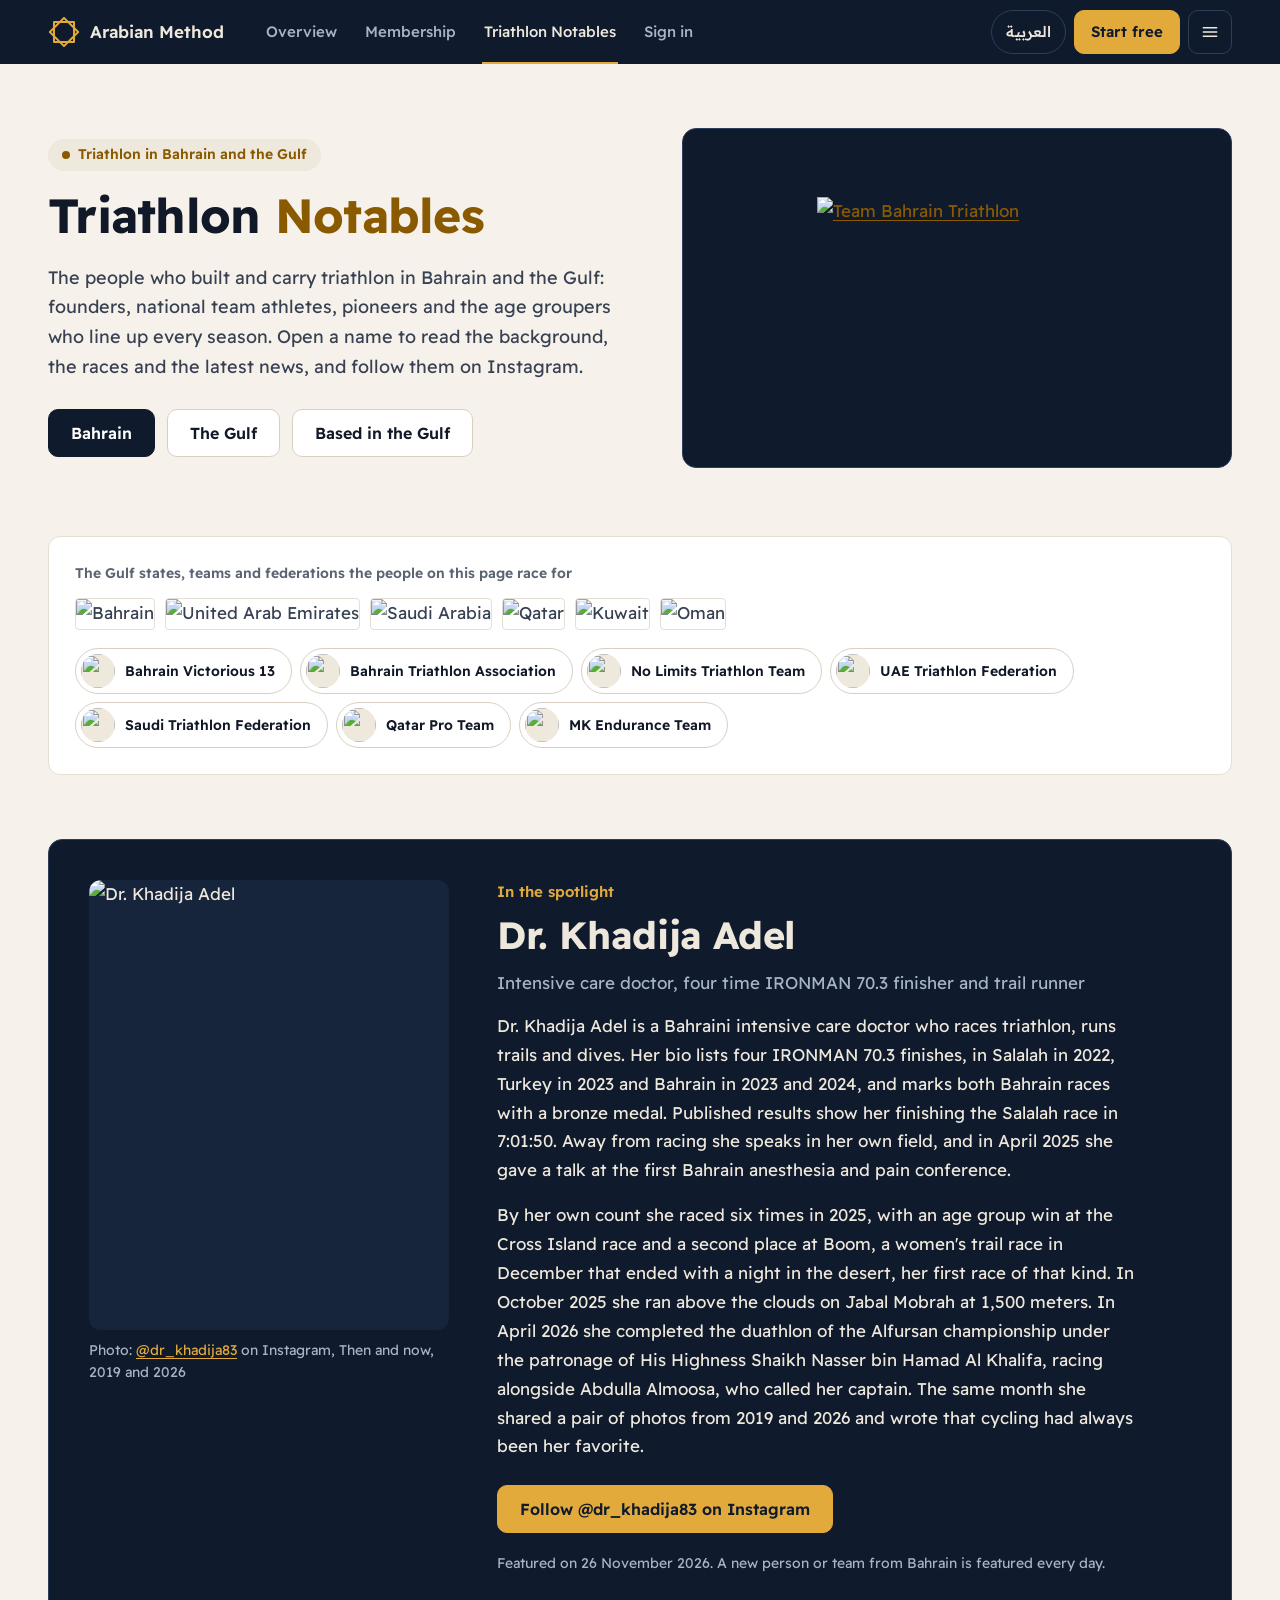
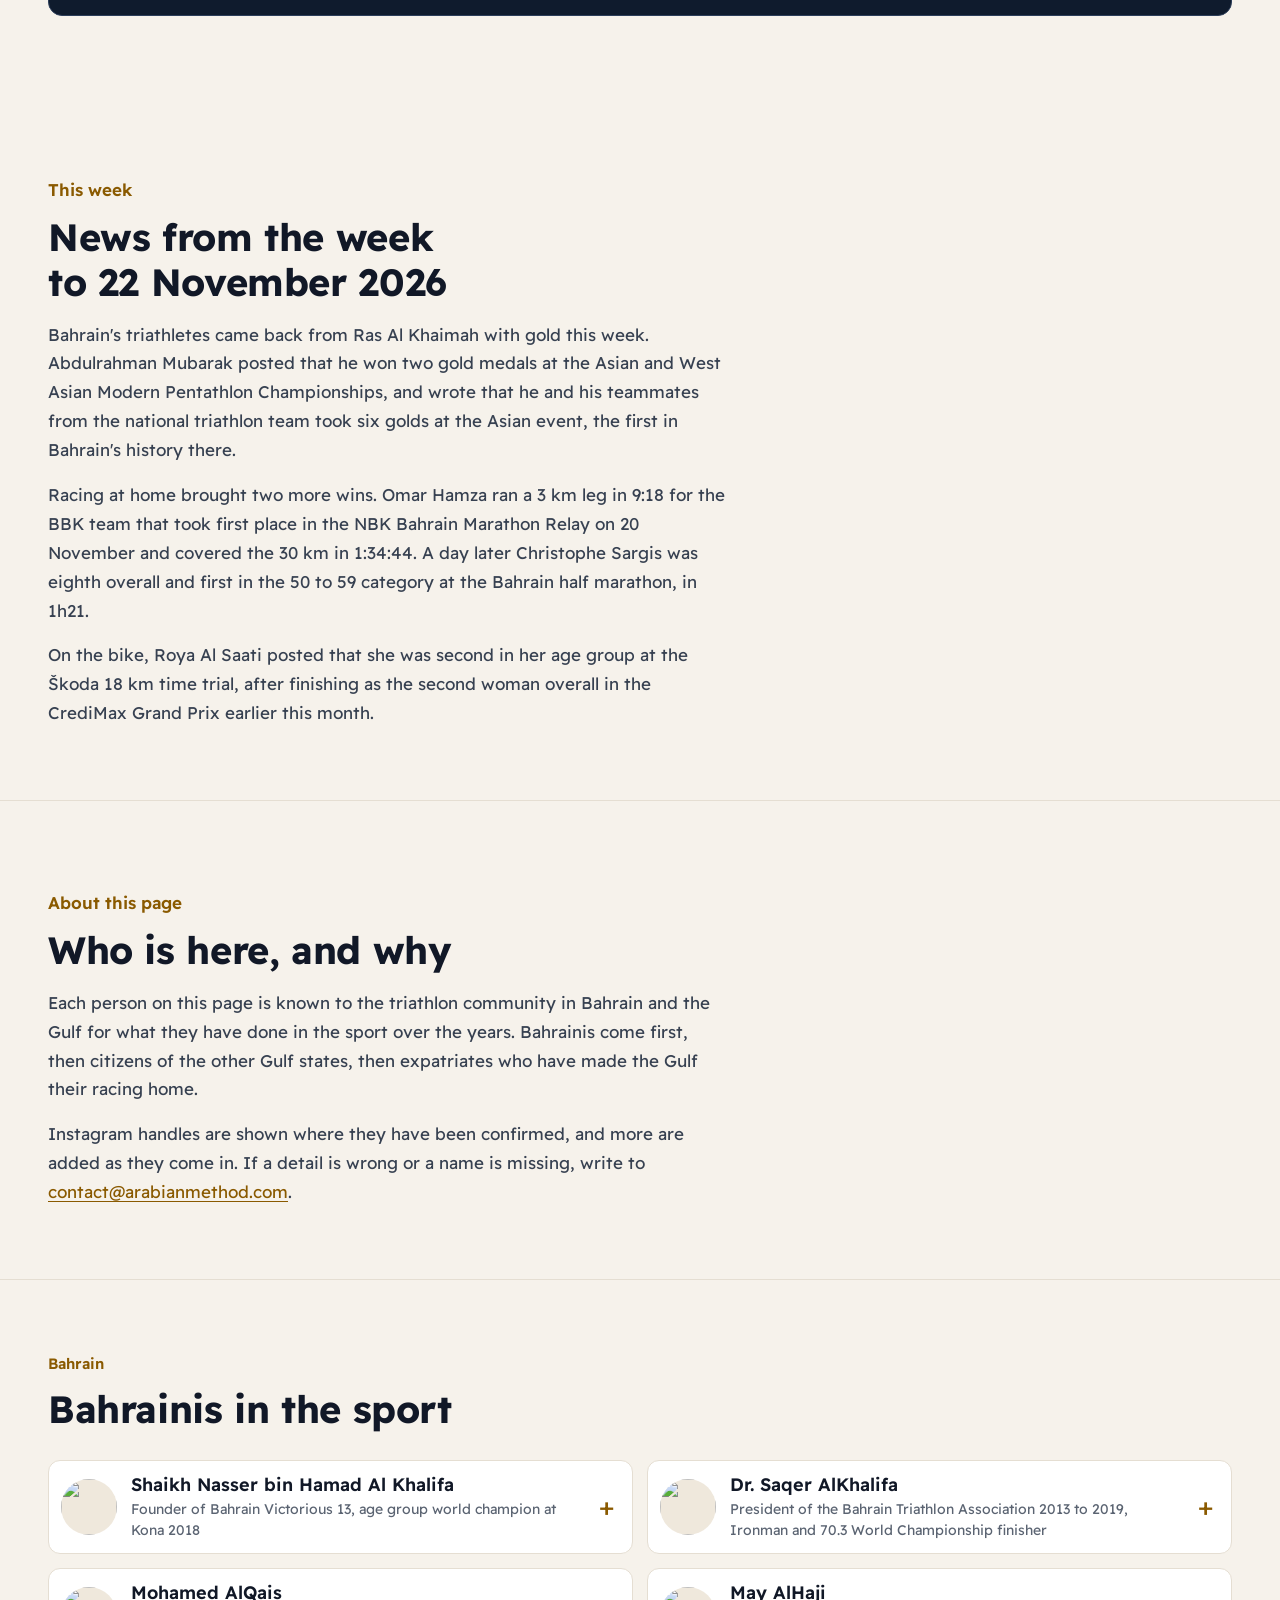
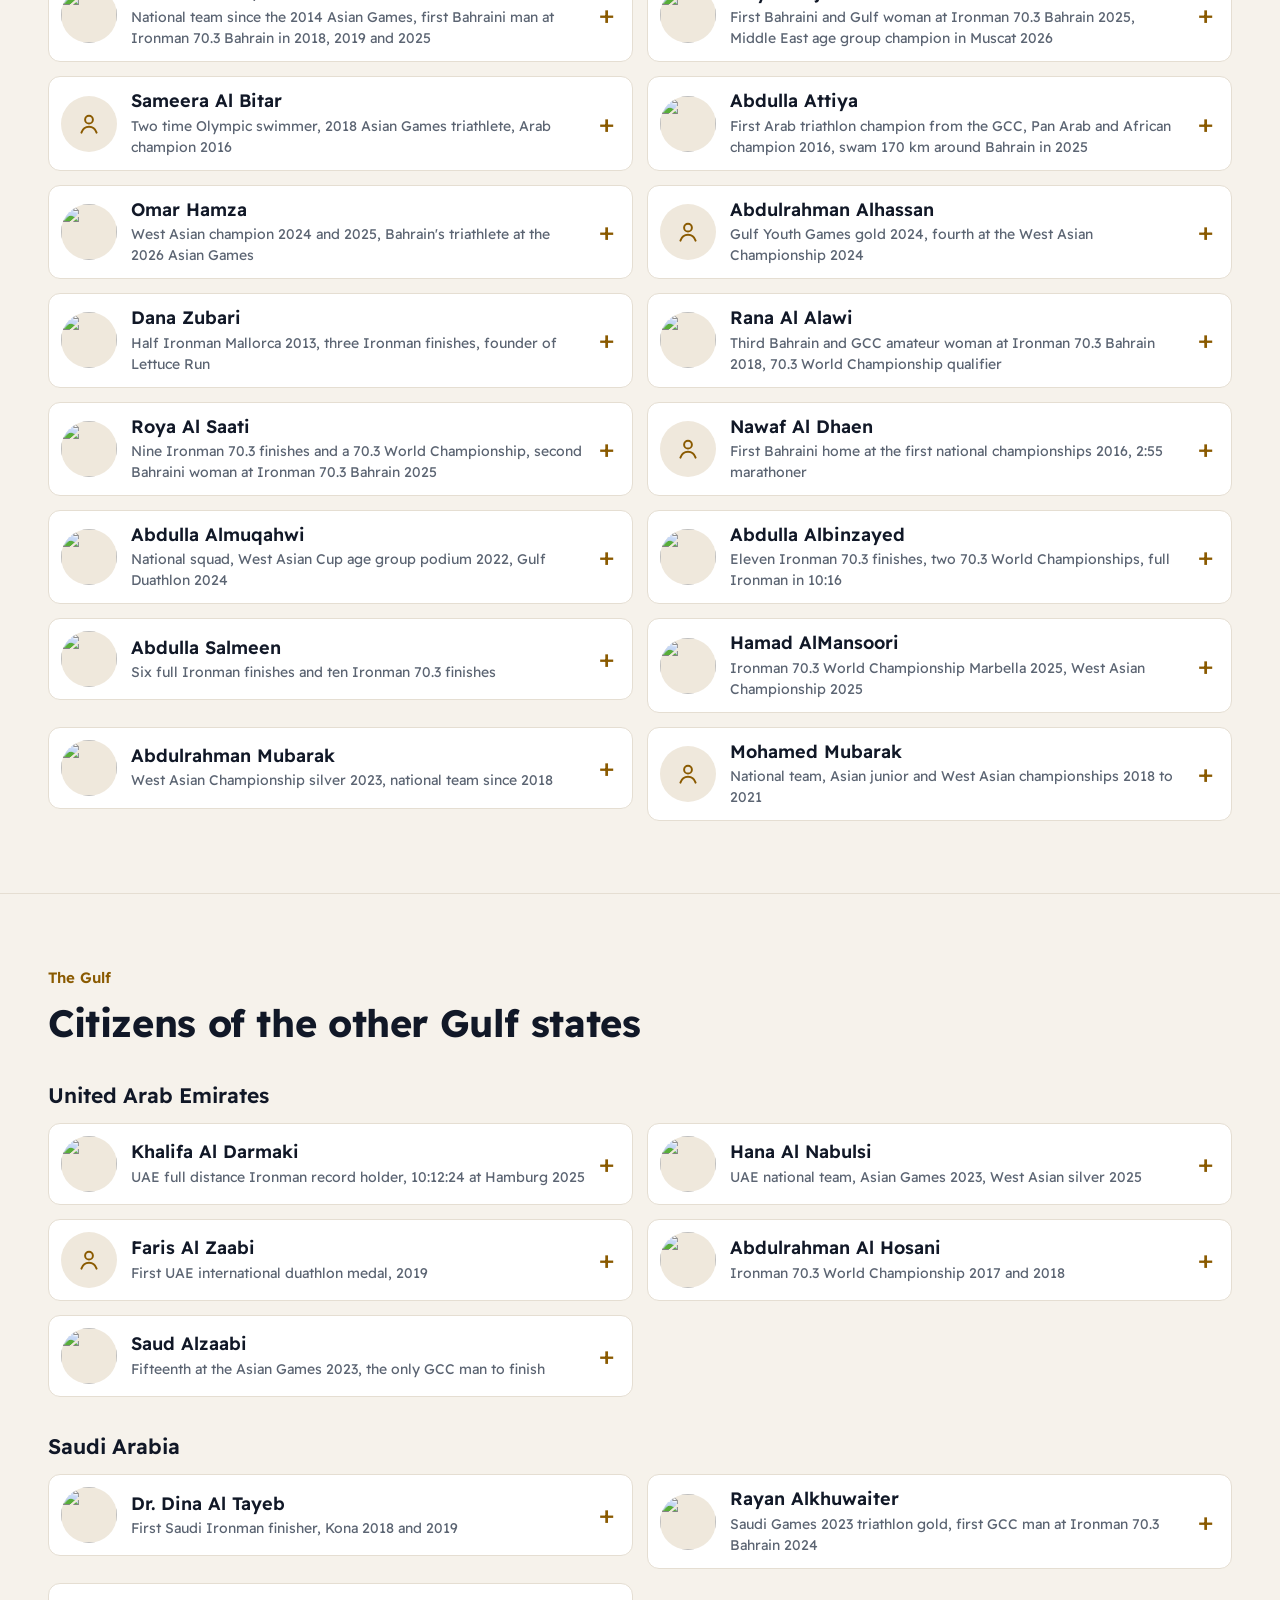
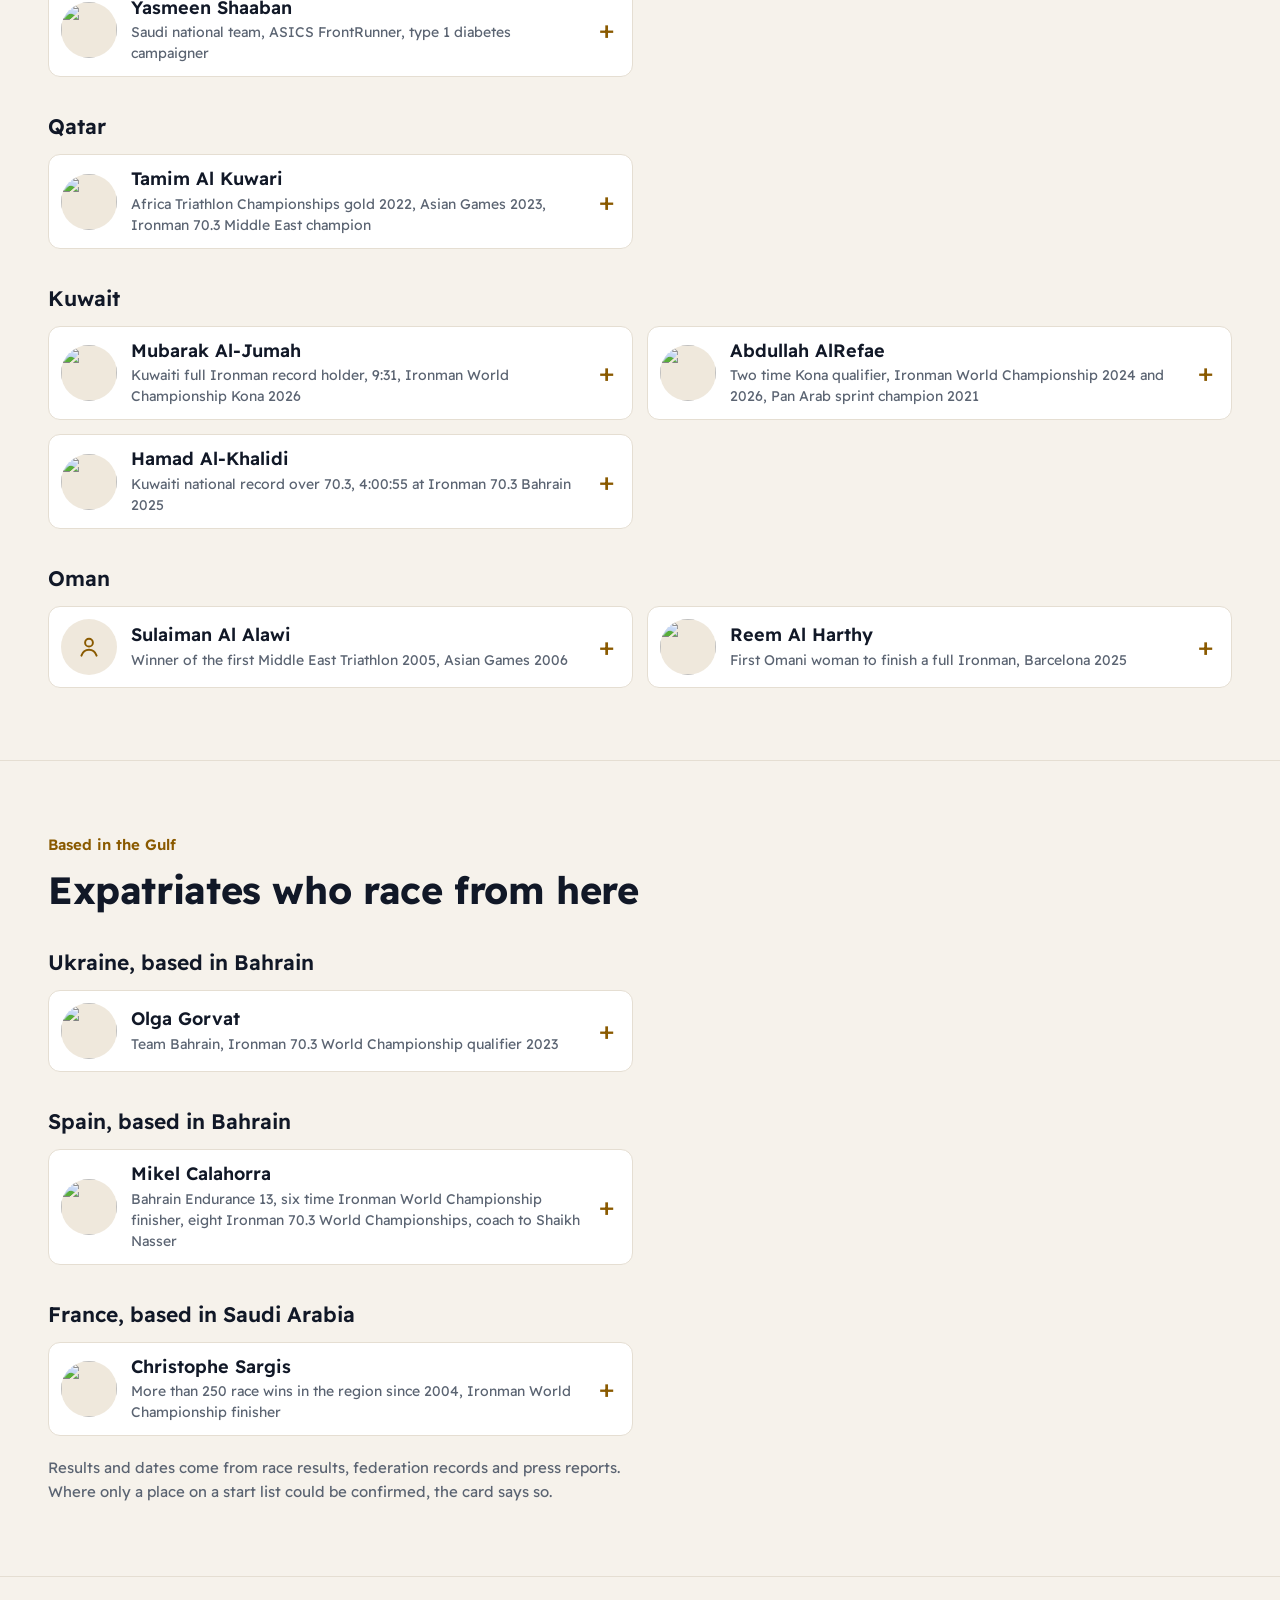
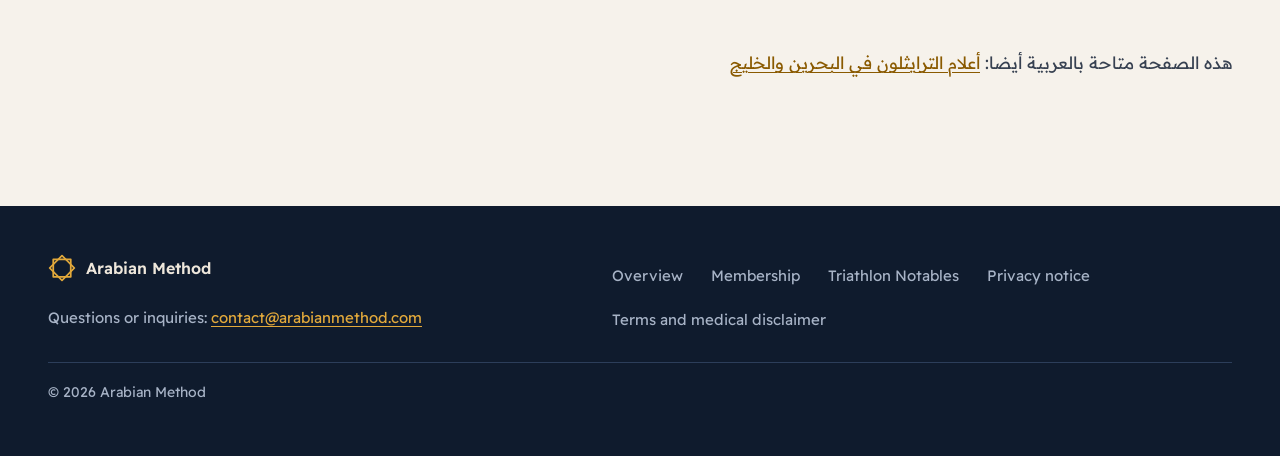
==== commit b60c9a0d: "Spotlight 26 November 2026: Dr. Khadija Adel" ====
--- a/notables/index.html
+++ b/notables/index.html
@@ -15,7 +15,7 @@
 <meta name="theme-color" content="#0F1B2D">
 <link rel="preload" href="/fonts/ReadexPro-latin.woff2" as="font" type="font/woff2" crossorigin>
 <link rel="stylesheet" href="/fonts/fonts.css?v=20261125">
-<link rel="stylesheet" href="/notables/notables.css?v=4d05baa410">
+<link rel="stylesheet" href="/notables/notables.css?v=2455e5f900">
 <meta property="og:type" content="website">
 <meta property="og:site_name" content="Arabian Method">
 <meta property="og:url" content="https://arabianmethod.com/notables/">
@@ -79,7 +79,7 @@
 
 <div class="ck-wrap tn-marks"><div class="card"><span class="micro">The Gulf states, teams and federations the people on this page race for</span><div class="tn-flags"><img src="https://saqeralkhalifa.com/wp-content/uploads/2026/10/bh.png?h=80" alt="Bahrain" title="Bahrain" height="32" loading="lazy"><img src="https://saqeralkhalifa.com/wp-content/uploads/2026/10/ae.png?h=80" alt="United Arab Emirates" title="United Arab Emirates" height="32" loading="lazy"><img src="https://saqeralkhalifa.com/wp-content/uploads/2026/10/sa.png?h=80" alt="Saudi Arabia" title="Saudi Arabia" height="32" loading="lazy"><img src="https://saqeralkhalifa.com/wp-content/uploads/2026/10/qa.png?h=80" alt="Qatar" title="Qatar" height="32" loading="lazy"><img src="https://saqeralkhalifa.com/wp-content/uploads/2026/10/kw.png?h=80" alt="Kuwait" title="Kuwait" height="32" loading="lazy"><img src="https://saqeralkhalifa.com/wp-content/uploads/2026/10/om.png?h=80" alt="Oman" title="Oman" height="32" loading="lazy"></div><div class="tn-badges"><a class="tn-badge" href="https://www.instagram.com/bahrainvictorious13/" rel="noopener"><img src="https://saqeralkhalifa.com/wp-content/uploads/2026/10/293421404_343288741298890_4383461589554845169_n.jpg?resize=96,96" alt="" width="34" height="34" loading="lazy"><span>Bahrain Victorious 13</span></a><a class="tn-badge" href="https://www.instagram.com/triathlonbh/" rel="noopener"><img src="https://saqeralkhalifa.com/wp-content/uploads/2026/10/621995457_18545027113021461_7241418643786327499_n.jpg?resize=96,96" alt="" width="34" height="34" loading="lazy"><span>Bahrain Triathlon Association</span></a><a class="tn-badge" href="https://www.instagram.com/nolimits.tri/" rel="noopener"><img src="https://saqeralkhalifa.com/wp-content/uploads/2026/10/312344102_643865797297313_8182047422289594799_n.jpg?resize=96,96" alt="" width="34" height="34" loading="lazy"><span>No Limits Triathlon Team</span></a><a class="tn-badge" href="https://www.instagram.com/triathlon_uae/" rel="noopener"><img src="https://saqeralkhalifa.com/wp-content/uploads/2026/10/293593987_588508939327015_6282477800341821445_n.jpg?resize=96,96" alt="" width="34" height="34" loading="lazy"><span>UAE Triathlon Federation</span></a><a class="tn-badge" href="https://www.instagram.com/triathlonksa/" rel="noopener"><img src="https://saqeralkhalifa.com/wp-content/uploads/2026/10/552635918_18058100645610665_5786966211116637671_n.jpg?resize=96,96" alt="" width="34" height="34" loading="lazy"><span>Saudi Triathlon Federation</span></a><a class="tn-badge" href="https://www.instagram.com/qatarproteam/" rel="noopener"><img src="https://saqeralkhalifa.com/wp-content/uploads/2026/10/434179083_426425956427053_3923627626333318626_n.jpg?resize=96,96" alt="" width="34" height="34" loading="lazy"><span>Qatar Pro Team</span></a><a class="tn-badge" href="https://www.instagram.com/mk_enduranceteam/" rel="noopener"><img src="https://saqeralkhalifa.com/wp-content/uploads/2026/10/635377701_17946804354102365_8933416259087222698_n.jpg?resize=96,96" alt="" width="34" height="34" loading="lazy"><span>MK Endurance Team</span></a></div></div></div>
 
-<section class="band tn-spot" id="spotlight"><div class="ck-wrap"><div class="tn-spot-grid"><figure><img src="https://saqeralkhalifa.com/wp-content/uploads/2026/11/655060410_18093283124029475_7163679876617748797_n.jpg?w=760" alt="Faisal Al Khalasi" width="570" height="712" style="object-position:50% 35%"><figcaption>Photo: <a href="https://www.instagram.com/faisal.alkhalasi/" rel="noopener" dir="ltr">@faisal.alkhalasi</a> on Instagram, Riyadh Marathon, February 2024</figcaption></figure><div><p class="eyebrow">In the spotlight</p><h2>Faisal Al Khalasi</h2><p class="tn-role">Personal coach, founder of The Challenge Trip and Brave Fitness, two time IRONMAN 70.3 and marathon finisher</p><div class="tn-text"><p>Faisal Al Khalasi is a Bahraini personal coach and the founder of The Challenge Trip and of Brave Fitness. His bio lists two IRONMAN 70.3 finishes and two full marathons, and his highlights follow him through Spartan races in Bahrain and the UAE from 2018 to 2020. In December 2018 he thanked King Hamad for awarding him the Medal of Efficiency, given after he was assigned to a relief mission.</p><p>In December 2023 he finished his second IRONMAN 70.3 in two years, much faster than the first, and credited the training group around him and the support of The Challenge Trip and Brave Fitness. In February 2024 he ran the Riyadh Marathon in rain and cloud and set a new personal best for the distance, alongside members of his group and other teams from Bahrain. In January 2026 he raced the Beach to Beach run, and in May 2026 he announced he was back to his own training and to coaching.</p></div><div class="ck-cta"><a class="btn" href="https://www.instagram.com/faisal.alkhalasi/" rel="noopener">Follow @faisal.alkhalasi on Instagram</a></div><p class="tn-note">Featured on 25 November 2026. A new person or team from Bahrain is featured every day.</p></div></div></div></section>
+<section class="band tn-spot" id="spotlight"><div class="ck-wrap"><div class="tn-spot-grid"><figure><img src="https://saqeralkhalifa.com/wp-content/uploads/2026/11/681235396_18009775952895426_3467030422532872181_n.jpg?w=760" alt="Dr. Khadija Adel" width="570" height="712" style="object-position:45% 40%"><figcaption>Photo: <a href="https://www.instagram.com/dr_khadija83/" rel="noopener" dir="ltr">@dr_khadija83</a> on Instagram, Then and now, 2019 and 2026</figcaption></figure><div><p class="eyebrow">In the spotlight</p><h2>Dr. Khadija Adel</h2><p class="tn-role">Intensive care doctor, four time IRONMAN 70.3 finisher and trail runner</p><div class="tn-text"><p>Dr. Khadija Adel is a Bahraini intensive care doctor who races triathlon, runs trails and dives. Her bio lists four IRONMAN 70.3 finishes, in Salalah in 2022, Turkey in 2023 and Bahrain in 2023 and 2024, and marks both Bahrain races with a bronze medal. Published results show her finishing the Salalah race in 7:01:50. Away from racing she speaks in her own field, and in April 2025 she gave a talk at the first Bahrain anesthesia and pain conference.</p><p>By her own count she raced six times in 2025, with an age group win at the Cross Island race and a second place at Boom, a women&#x27;s trail race in December that ended with a night in the desert, her first race of that kind. In October 2025 she ran above the clouds on Jabal Mobrah at 1,500 meters. In April 2026 she completed the duathlon of the Alfursan championship under the patronage of His Highness Shaikh Nasser bin Hamad Al Khalifa, racing alongside Abdulla Almoosa, who called her captain. The same month she shared a pair of photos from 2019 and 2026 and wrote that cycling had always been her favorite.</p></div><div class="ck-cta"><a class="btn" href="https://www.instagram.com/dr_khadija83/" rel="noopener">Follow @dr_khadija83 on Instagram</a></div><p class="tn-note">Featured on 26 November 2026. A new person or team from Bahrain is featured every day.</p></div></div></div></section>
 <section class="tn-sec first" id="this-week"><div class="ck-wrap tn-prose"><p class="eyebrow">This week</p><h2>News from the week to 22 November 2026</h2><p>Bahrain&#x27;s triathletes came back from Ras Al Khaimah with gold this week. Abdulrahman Mubarak posted that he won two gold medals at the Asian and West Asian Modern Pentathlon Championships, and wrote that he and his teammates from the national triathlon team took six golds at the Asian event, the first in Bahrain&#x27;s history there.</p><p>Racing at home brought two more wins. Omar Hamza ran a 3 km leg in 9:18 for the BBK team that took first place in the NBK Bahrain Marathon Relay on 20 November and covered the 30 km in 1:34:44. A day later Christophe Sargis was eighth overall and first in the 50 to 59 category at the Bahrain half marathon, in 1h21.</p><p>On the bike, Roya Al Saati posted that she was second in her age group at the Škoda 18 km time trial, after finishing as the second woman overall in the CrediMax Grand Prix earlier this month.</p></div></section>
 <section class="tn-sec"><div class="ck-wrap tn-prose">
 <p class="eyebrow">About this page</p>
--- a/notables/notables.css
+++ b/notables/notables.css
@@ -76,7 +76,7 @@
 /* app tabs for athletes on phones and tablets: a light row under the header */
 .apptabs{display:flex;background:var(--surface);border-bottom:1px solid var(--line);padding:0 8px;}
 @media (min-width:1024px){.apptabs{display:none !important;}}
-.apptabs a{flex:1 1 0;min-width:0;display:flex;align-items:center;justify-content:center;min-height:48px;padding:0 6px;font-size:15px;font-weight:600;color:var(--muted);text-decoration:none;text-align:center;border-bottom:2px solid transparent;border-top:2px solid transparent;}
+.apptabs a{flex:1 1 auto;min-width:0;white-space:nowrap;display:flex;align-items:center;justify-content:center;min-height:48px;padding:0 6px;font-size:15px;font-weight:600;color:var(--muted);text-decoration:none;text-align:center;border-bottom:2px solid transparent;border-top:2px solid transparent;}
 .apptabs a:hover{color:var(--ink);}
 .apptabs a[aria-current="page"]{color:var(--ink);border-bottom-color:var(--night);}
 @media (max-width:359px){.apptabs{padding:0 2px;} .apptabs a{font-size:14px;padding:0 3px;}}
@@ -169,7 +169,7 @@
 .sportcard .sz span{font-size:14px;color:var(--muted);}
 
 /* ---------- buttons ---------- */
-.btn{display:inline-flex;align-items:center;justify-content:center;gap:8px;min-height:48px;padding:12px 22px;border:1px solid var(--night);background:var(--night);color:#FFFFFF;font-family:var(--f);font-size:16px;font-weight:600;line-height:1.25;border-radius:var(--r-s);cursor:pointer;text-decoration:none;text-align:center;transition:background-color 120ms,border-color 120ms,color 120ms,transform 120ms;}
+.btn{display:inline-flex;flex-wrap:wrap;max-width:100%;overflow-wrap:anywhere;align-items:center;justify-content:center;gap:0 8px;min-height:48px;padding:12px 22px;border:1px solid var(--night);background:var(--night);color:#FFFFFF;font-family:var(--f);font-size:16px;font-weight:600;line-height:1.25;border-radius:var(--r-s);cursor:pointer;text-decoration:none;text-align:center;transition:background-color 120ms,border-color 120ms,color 120ms,transform 120ms;}
 .btn:hover{background:var(--night-hover);border-color:var(--night-hover);color:#FFFFFF;}
 .btn:active{transform:translateY(1px);}
 .btn.ghost,.btn.outline-dark{background:var(--surface);color:var(--ink);border-color:var(--line-strong);}
@@ -451,11 +451,11 @@
 .incg .inc-h{margin-top:20px;}
 .memgrid .card{padding:24px;}
 @media (min-width:768px){.memgrid .card{padding:32px;}}
-.adm{margin-top:48px;}
+.adm{margin-top:48px;overflow-x:auto;}
 .adm h3{margin-bottom:8px;}
 .adm .card{margin-top:16px;}
 .adm table{width:100%;border-collapse:collapse;font-size:15px;margin-top:8px;}
-.adm td,.adm th{border-top:1px solid var(--line);padding:8px 8px 8px 0;text-align:start;vertical-align:top;font-weight:400;}
+.adm td,.adm th{border-top:1px solid var(--line);padding:8px 8px 8px 0;text-align:start;vertical-align:top;font-weight:400;overflow-wrap:anywhere;}
 .adm th{color:var(--muted);}
 .legal-toc{display:flex;flex-wrap:wrap;gap:0 24px;margin-bottom:28px;padding-bottom:12px;border-bottom:1px solid var(--line);max-width:820px;}
 .legal-toc a{display:inline-flex;align-items:center;min-height:44px;font-weight:600;}
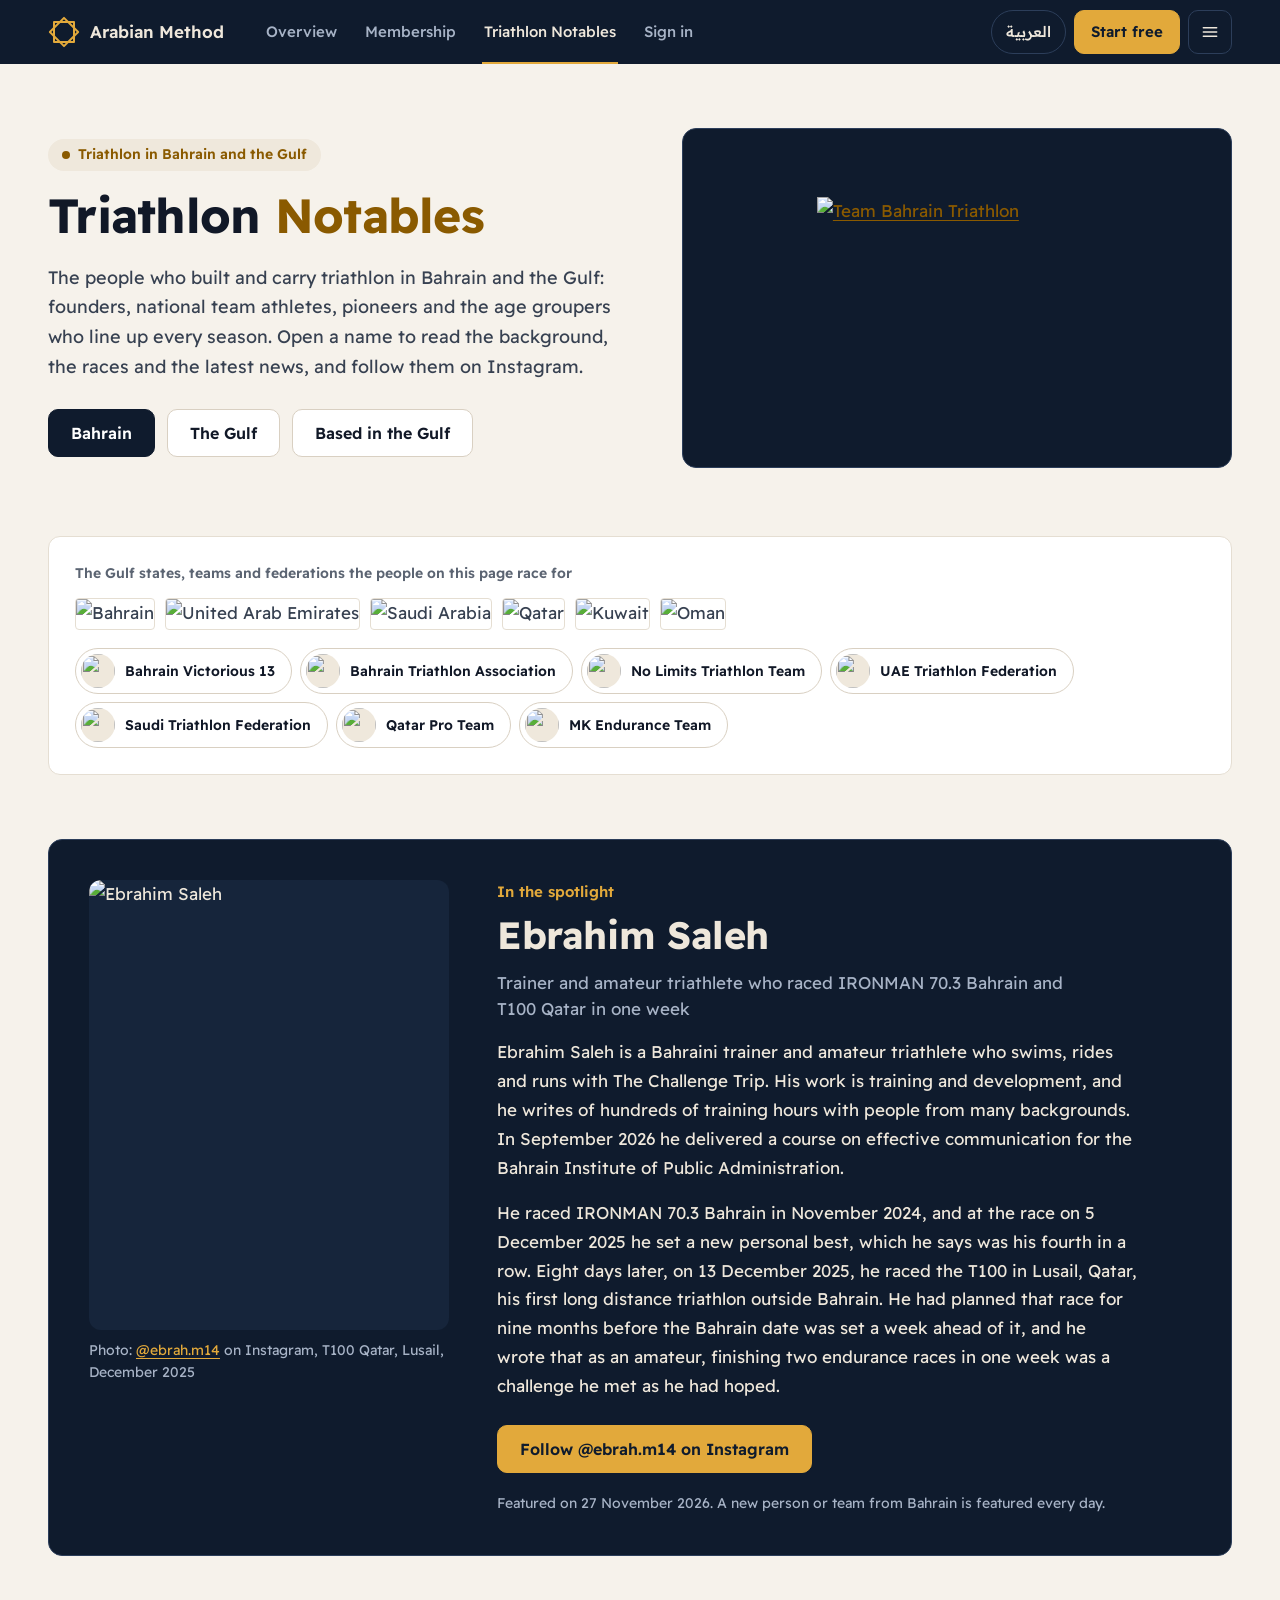
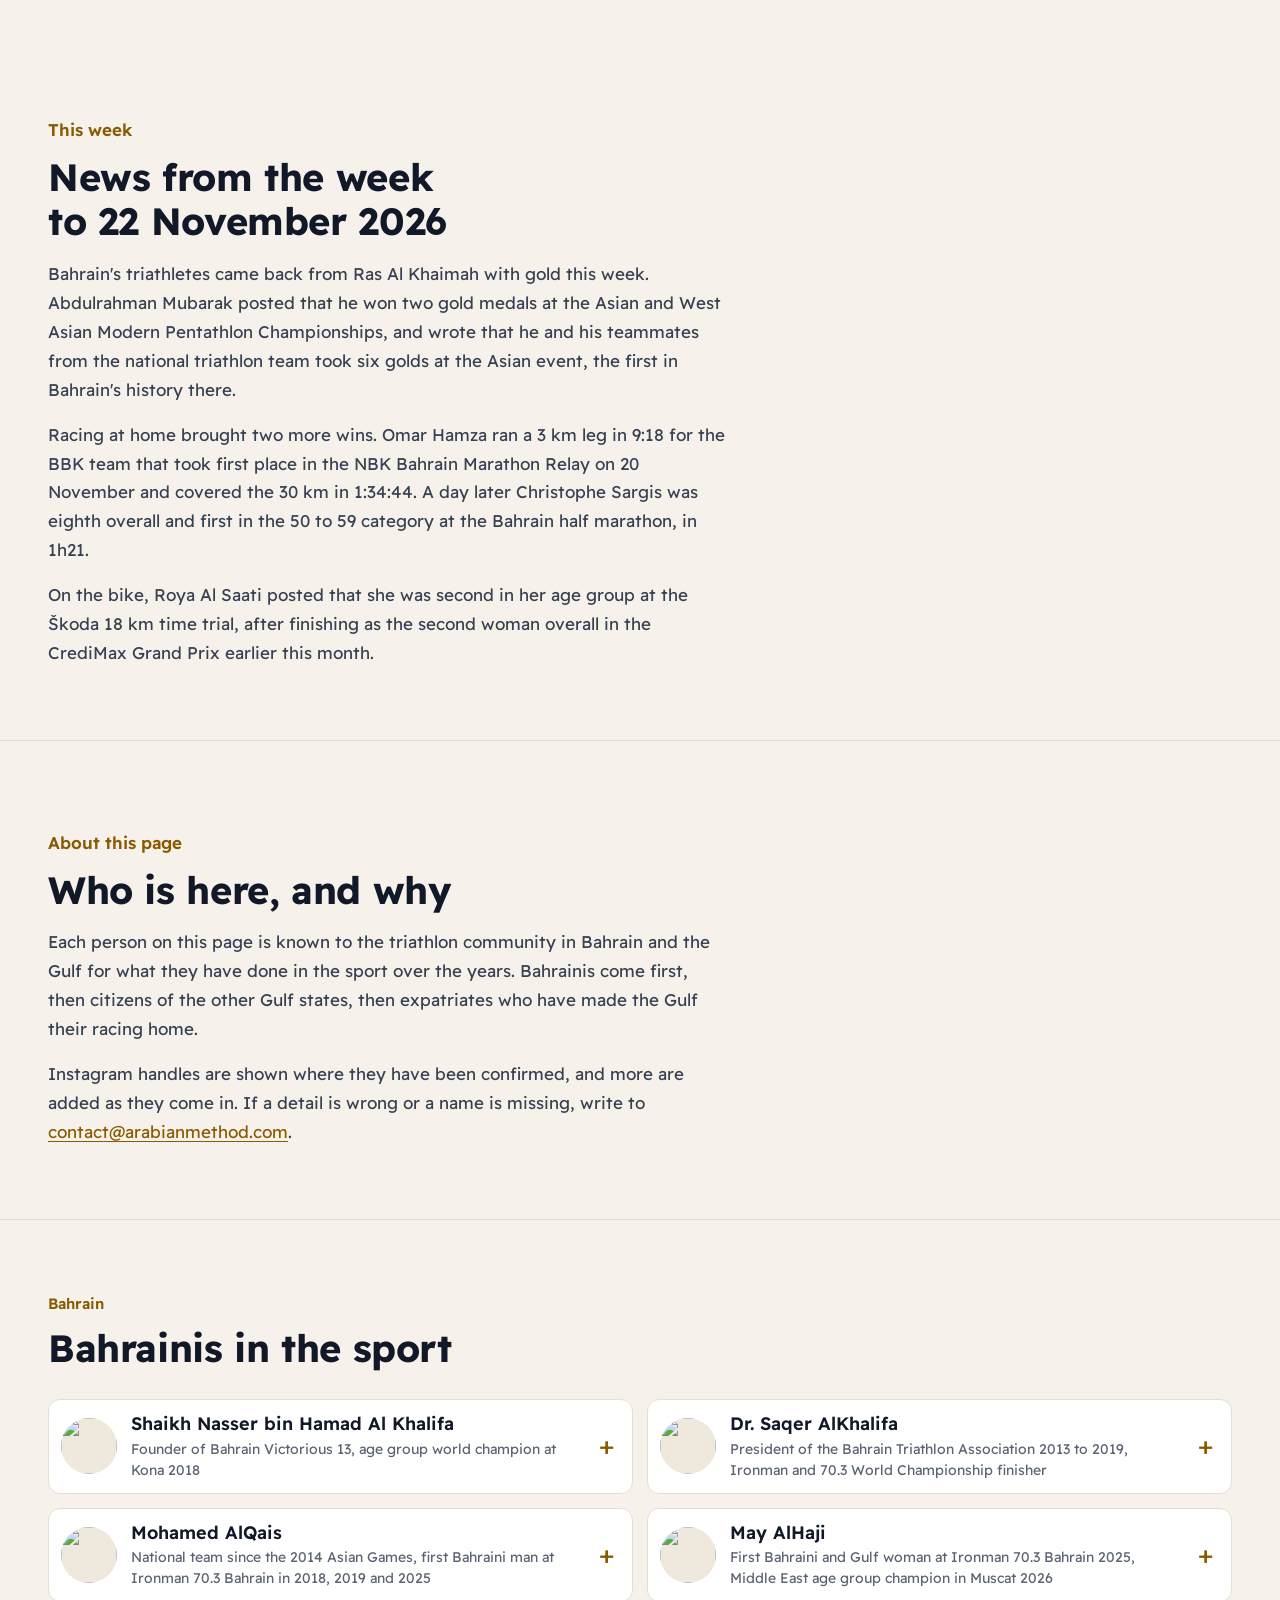
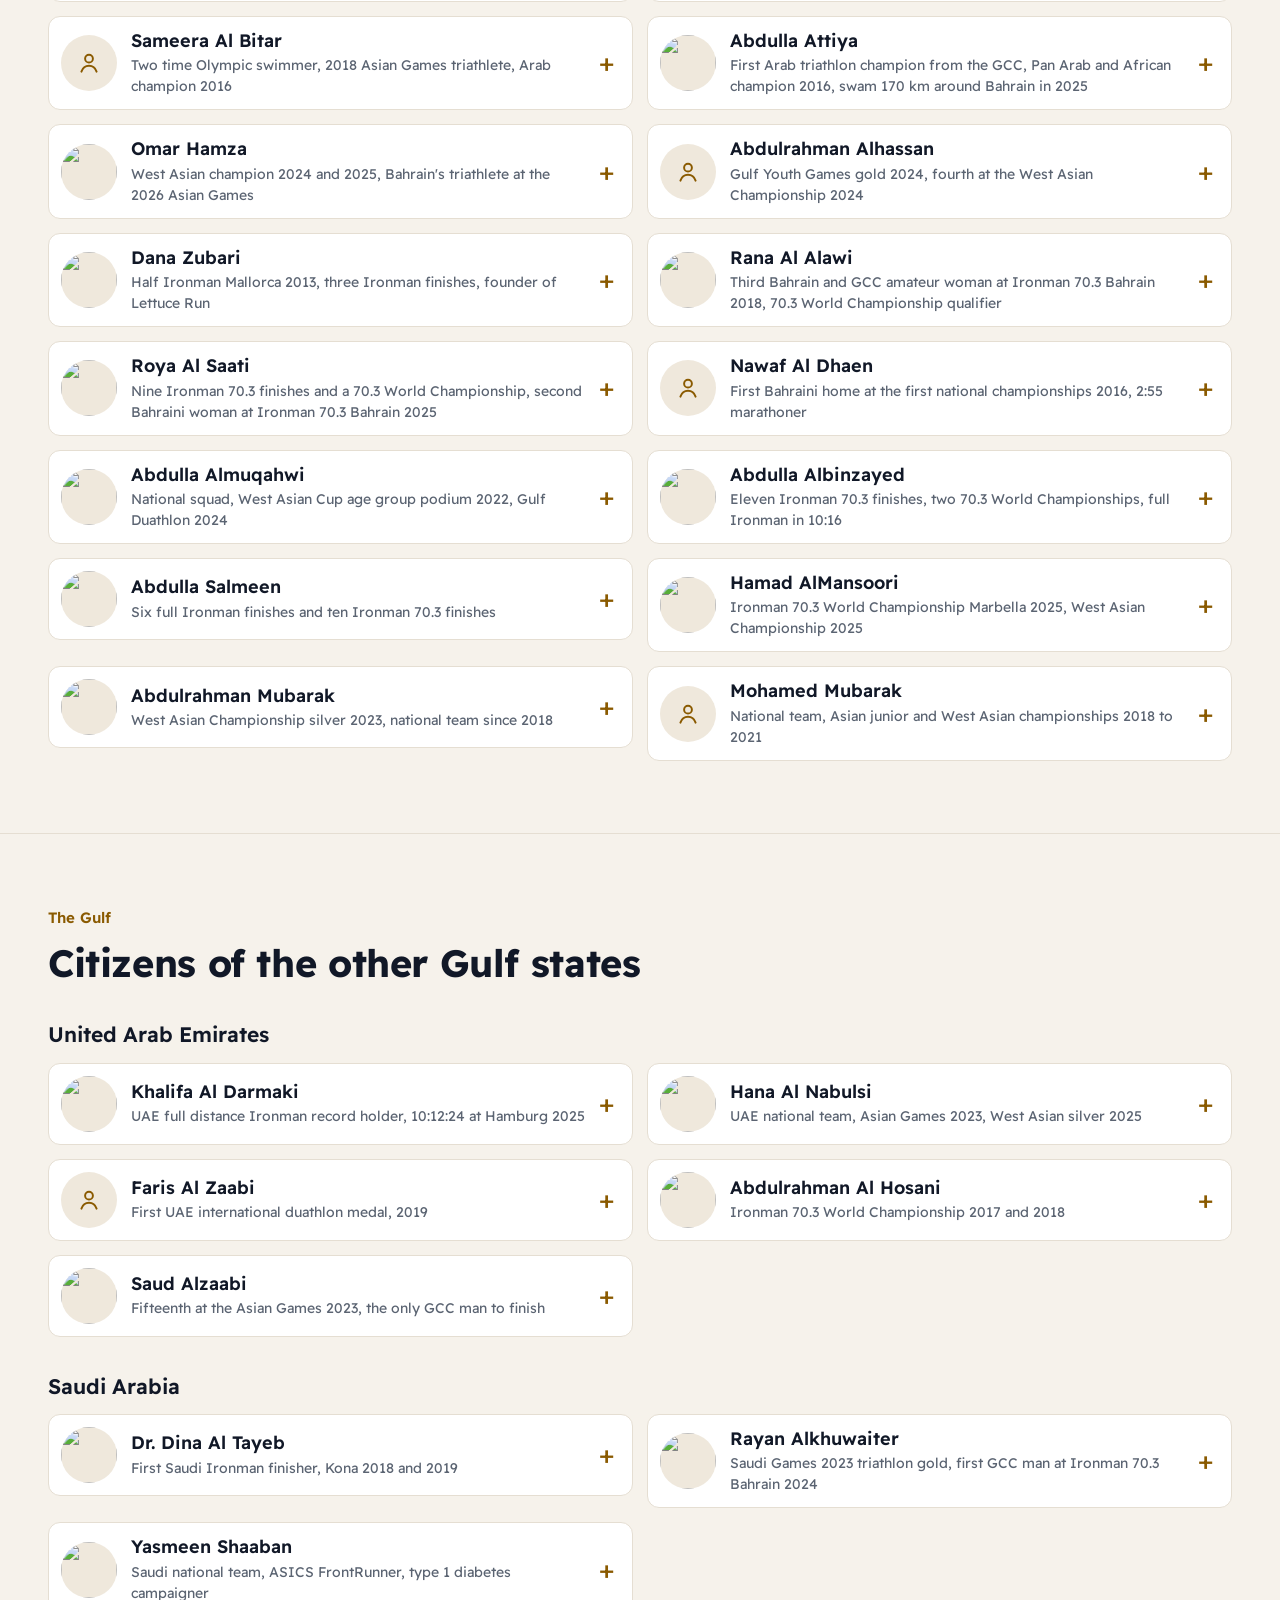
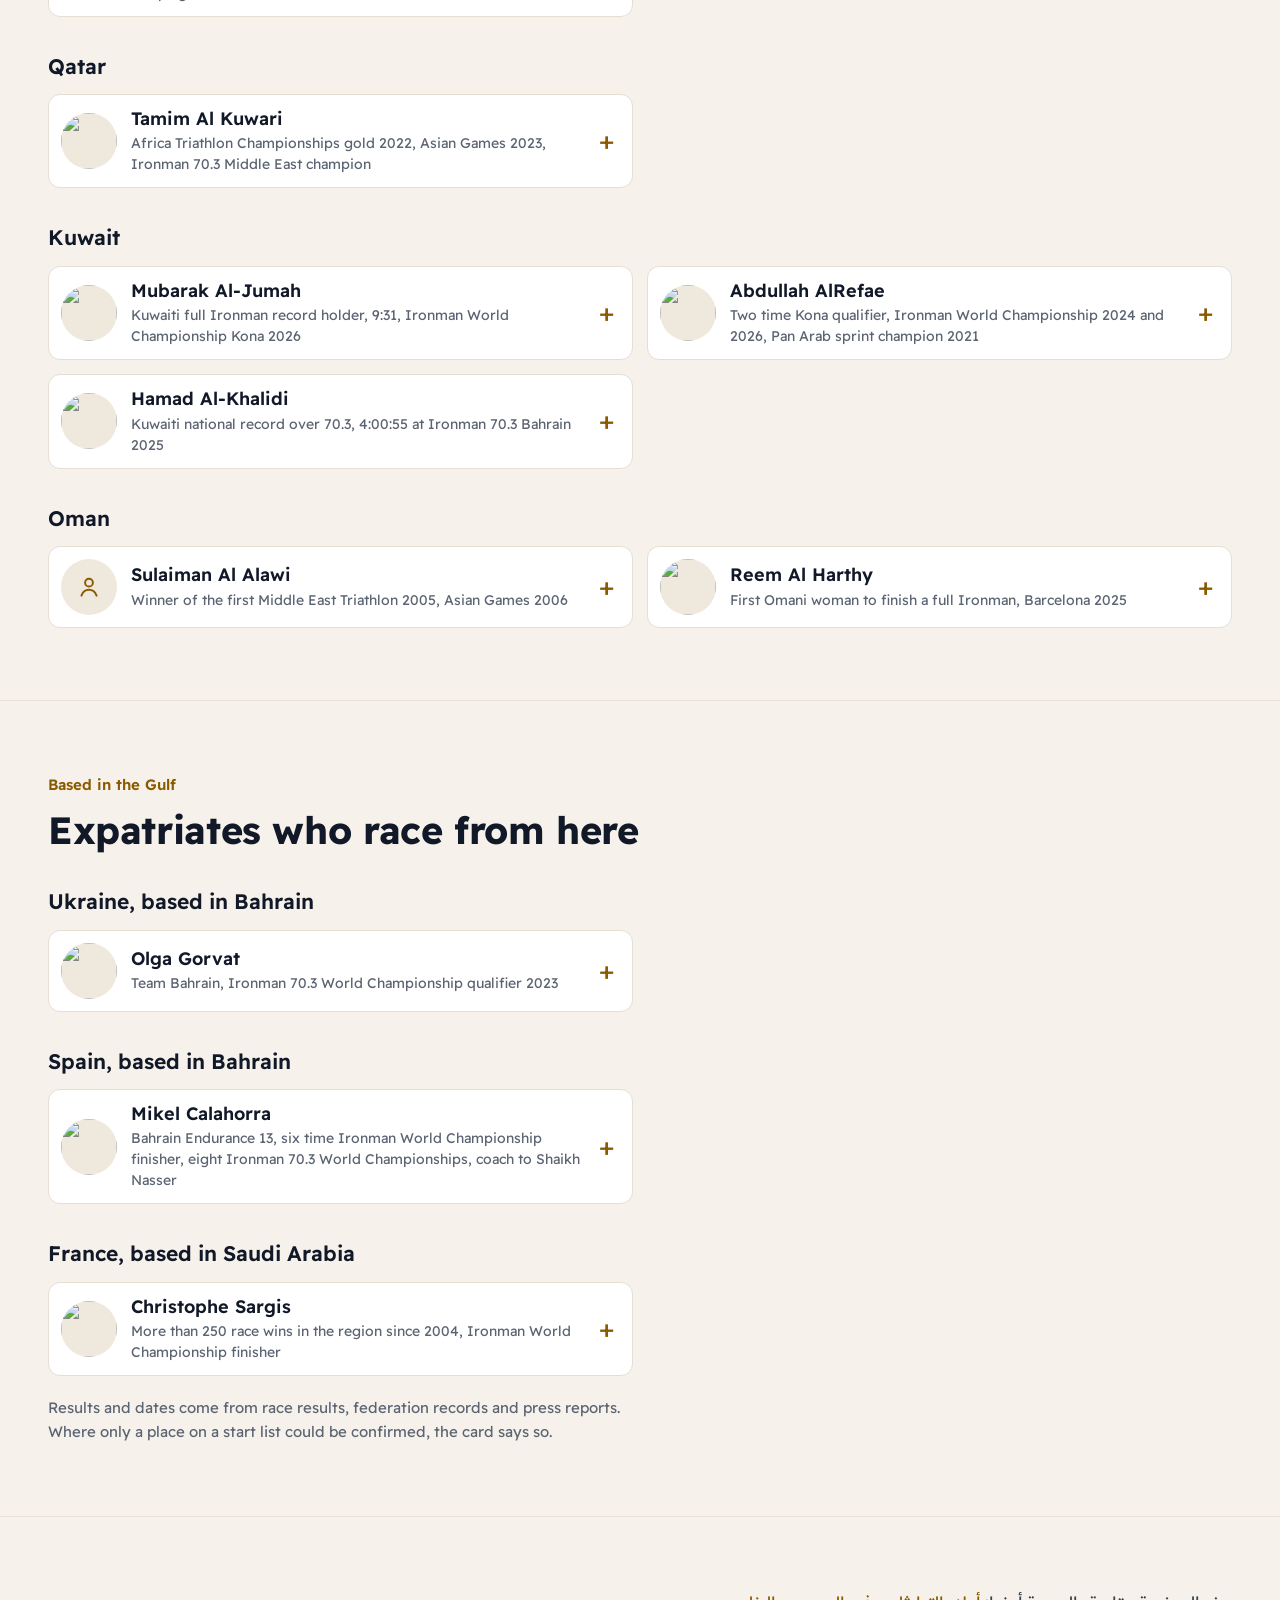
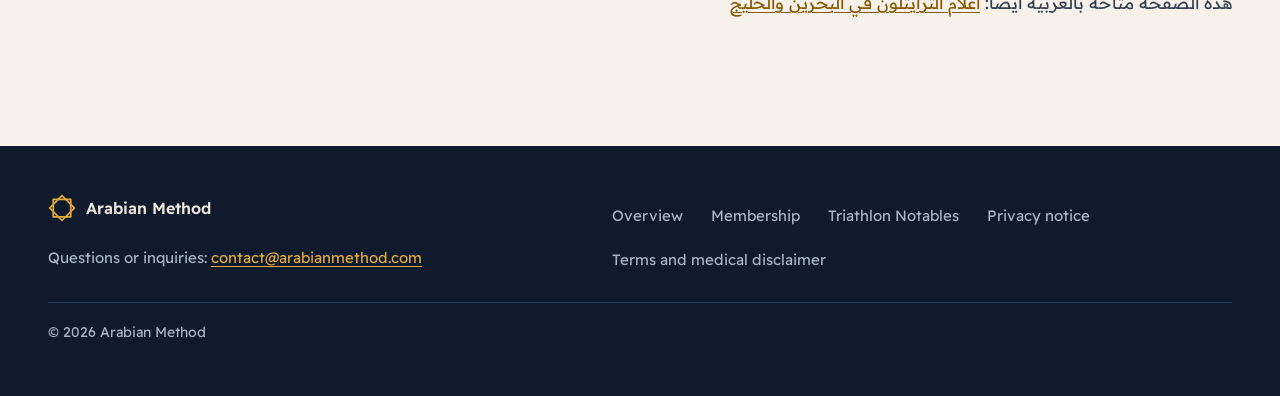
==== commit 469e497a: "Spotlight 27 November 2026: Ebrahim Saleh" ====
--- a/notables/index.html
+++ b/notables/index.html
@@ -10,8 +10,12 @@
 <link rel="alternate" hreflang="ar" href="https://arabianmethod.com/notables/ar">
 <link rel="alternate" hreflang="x-default" href="https://arabianmethod.com/notables/">
 <link rel="manifest" href="/manifest.webmanifest">
-<link rel="apple-touch-icon" href="/icon-180.png">
-<link rel="icon" type="image/png" sizes="192x192" href="/icon-192.png">
+<link rel="icon" type="image/svg+xml" href="/favicon.svg?v=20261126">
+<link rel="icon" type="image/png" sizes="32x32" href="/favicon-32.png?v=20261126">
+<link rel="icon" type="image/png" sizes="16x16" href="/favicon-16.png?v=20261126">
+<link rel="icon" type="image/png" sizes="192x192" href="/icon-192.png?v=20261126">
+<link rel="shortcut icon" href="/favicon.ico?v=20261126">
+<link rel="apple-touch-icon" sizes="180x180" href="/apple-touch-icon.png?v=20261126">
 <meta name="theme-color" content="#0F1B2D">
 <link rel="preload" href="/fonts/ReadexPro-latin.woff2" as="font" type="font/woff2" crossorigin>
 <link rel="stylesheet" href="/fonts/fonts.css?v=20261125">
@@ -79,7 +83,7 @@
 
 <div class="ck-wrap tn-marks"><div class="card"><span class="micro">The Gulf states, teams and federations the people on this page race for</span><div class="tn-flags"><img src="https://saqeralkhalifa.com/wp-content/uploads/2026/10/bh.png?h=80" alt="Bahrain" title="Bahrain" height="32" loading="lazy"><img src="https://saqeralkhalifa.com/wp-content/uploads/2026/10/ae.png?h=80" alt="United Arab Emirates" title="United Arab Emirates" height="32" loading="lazy"><img src="https://saqeralkhalifa.com/wp-content/uploads/2026/10/sa.png?h=80" alt="Saudi Arabia" title="Saudi Arabia" height="32" loading="lazy"><img src="https://saqeralkhalifa.com/wp-content/uploads/2026/10/qa.png?h=80" alt="Qatar" title="Qatar" height="32" loading="lazy"><img src="https://saqeralkhalifa.com/wp-content/uploads/2026/10/kw.png?h=80" alt="Kuwait" title="Kuwait" height="32" loading="lazy"><img src="https://saqeralkhalifa.com/wp-content/uploads/2026/10/om.png?h=80" alt="Oman" title="Oman" height="32" loading="lazy"></div><div class="tn-badges"><a class="tn-badge" href="https://www.instagram.com/bahrainvictorious13/" rel="noopener"><img src="https://saqeralkhalifa.com/wp-content/uploads/2026/10/293421404_343288741298890_4383461589554845169_n.jpg?resize=96,96" alt="" width="34" height="34" loading="lazy"><span>Bahrain Victorious 13</span></a><a class="tn-badge" href="https://www.instagram.com/triathlonbh/" rel="noopener"><img src="https://saqeralkhalifa.com/wp-content/uploads/2026/10/621995457_18545027113021461_7241418643786327499_n.jpg?resize=96,96" alt="" width="34" height="34" loading="lazy"><span>Bahrain Triathlon Association</span></a><a class="tn-badge" href="https://www.instagram.com/nolimits.tri/" rel="noopener"><img src="https://saqeralkhalifa.com/wp-content/uploads/2026/10/312344102_643865797297313_8182047422289594799_n.jpg?resize=96,96" alt="" width="34" height="34" loading="lazy"><span>No Limits Triathlon Team</span></a><a class="tn-badge" href="https://www.instagram.com/triathlon_uae/" rel="noopener"><img src="https://saqeralkhalifa.com/wp-content/uploads/2026/10/293593987_588508939327015_6282477800341821445_n.jpg?resize=96,96" alt="" width="34" height="34" loading="lazy"><span>UAE Triathlon Federation</span></a><a class="tn-badge" href="https://www.instagram.com/triathlonksa/" rel="noopener"><img src="https://saqeralkhalifa.com/wp-content/uploads/2026/10/552635918_18058100645610665_5786966211116637671_n.jpg?resize=96,96" alt="" width="34" height="34" loading="lazy"><span>Saudi Triathlon Federation</span></a><a class="tn-badge" href="https://www.instagram.com/qatarproteam/" rel="noopener"><img src="https://saqeralkhalifa.com/wp-content/uploads/2026/10/434179083_426425956427053_3923627626333318626_n.jpg?resize=96,96" alt="" width="34" height="34" loading="lazy"><span>Qatar Pro Team</span></a><a class="tn-badge" href="https://www.instagram.com/mk_enduranceteam/" rel="noopener"><img src="https://saqeralkhalifa.com/wp-content/uploads/2026/10/635377701_17946804354102365_8933416259087222698_n.jpg?resize=96,96" alt="" width="34" height="34" loading="lazy"><span>MK Endurance Team</span></a></div></div></div>
 
-<section class="band tn-spot" id="spotlight"><div class="ck-wrap"><div class="tn-spot-grid"><figure><img src="https://saqeralkhalifa.com/wp-content/uploads/2026/11/681235396_18009775952895426_3467030422532872181_n.jpg?w=760" alt="Dr. Khadija Adel" width="570" height="712" style="object-position:45% 40%"><figcaption>Photo: <a href="https://www.instagram.com/dr_khadija83/" rel="noopener" dir="ltr">@dr_khadija83</a> on Instagram, Then and now, 2019 and 2026</figcaption></figure><div><p class="eyebrow">In the spotlight</p><h2>Dr. Khadija Adel</h2><p class="tn-role">Intensive care doctor, four time IRONMAN 70.3 finisher and trail runner</p><div class="tn-text"><p>Dr. Khadija Adel is a Bahraini intensive care doctor who races triathlon, runs trails and dives. Her bio lists four IRONMAN 70.3 finishes, in Salalah in 2022, Turkey in 2023 and Bahrain in 2023 and 2024, and marks both Bahrain races with a bronze medal. Published results show her finishing the Salalah race in 7:01:50. Away from racing she speaks in her own field, and in April 2025 she gave a talk at the first Bahrain anesthesia and pain conference.</p><p>By her own count she raced six times in 2025, with an age group win at the Cross Island race and a second place at Boom, a women&#x27;s trail race in December that ended with a night in the desert, her first race of that kind. In October 2025 she ran above the clouds on Jabal Mobrah at 1,500 meters. In April 2026 she completed the duathlon of the Alfursan championship under the patronage of His Highness Shaikh Nasser bin Hamad Al Khalifa, racing alongside Abdulla Almoosa, who called her captain. The same month she shared a pair of photos from 2019 and 2026 and wrote that cycling had always been her favorite.</p></div><div class="ck-cta"><a class="btn" href="https://www.instagram.com/dr_khadija83/" rel="noopener">Follow @dr_khadija83 on Instagram</a></div><p class="tn-note">Featured on 26 November 2026. A new person or team from Bahrain is featured every day.</p></div></div></div></section>
+<section class="band tn-spot" id="spotlight"><div class="ck-wrap"><div class="tn-spot-grid"><figure><img src="https://saqeralkhalifa.com/wp-content/uploads/2026/11/589852640_18029724374774891_3939866502759086909_n.jpg?w=760" alt="Ebrahim Saleh" width="570" height="712" style="object-position:33% 45%"><figcaption>Photo: <a href="https://www.instagram.com/ebrah.m14/" rel="noopener" dir="ltr">@ebrah.m14</a> on Instagram, T100 Qatar, Lusail, December 2025</figcaption></figure><div><p class="eyebrow">In the spotlight</p><h2>Ebrahim Saleh</h2><p class="tn-role">Trainer and amateur triathlete who raced IRONMAN 70.3 Bahrain and T100 Qatar in one week</p><div class="tn-text"><p>Ebrahim Saleh is a Bahraini trainer and amateur triathlete who swims, rides and runs with The Challenge Trip. His work is training and development, and he writes of hundreds of training hours with people from many backgrounds. In September 2026 he delivered a course on effective communication for the Bahrain Institute of Public Administration.</p><p>He raced IRONMAN 70.3 Bahrain in November 2024, and at the race on 5 December 2025 he set a new personal best, which he says was his fourth in a row. Eight days later, on 13 December 2025, he raced the T100 in Lusail, Qatar, his first long distance triathlon outside Bahrain. He had planned that race for nine months before the Bahrain date was set a week ahead of it, and he wrote that as an amateur, finishing two endurance races in one week was a challenge he met as he had hoped.</p></div><div class="ck-cta"><a class="btn" href="https://www.instagram.com/ebrah.m14/" rel="noopener">Follow @ebrah.m14 on Instagram</a></div><p class="tn-note">Featured on 27 November 2026. A new person or team from Bahrain is featured every day.</p></div></div></div></section>
 <section class="tn-sec first" id="this-week"><div class="ck-wrap tn-prose"><p class="eyebrow">This week</p><h2>News from the week to 22 November 2026</h2><p>Bahrain&#x27;s triathletes came back from Ras Al Khaimah with gold this week. Abdulrahman Mubarak posted that he won two gold medals at the Asian and West Asian Modern Pentathlon Championships, and wrote that he and his teammates from the national triathlon team took six golds at the Asian event, the first in Bahrain&#x27;s history there.</p><p>Racing at home brought two more wins. Omar Hamza ran a 3 km leg in 9:18 for the BBK team that took first place in the NBK Bahrain Marathon Relay on 20 November and covered the 30 km in 1:34:44. A day later Christophe Sargis was eighth overall and first in the 50 to 59 category at the Bahrain half marathon, in 1h21.</p><p>On the bike, Roya Al Saati posted that she was second in her age group at the Škoda 18 km time trial, after finishing as the second woman overall in the CrediMax Grand Prix earlier this month.</p></div></section>
 <section class="tn-sec"><div class="ck-wrap tn-prose">
 <p class="eyebrow">About this page</p>
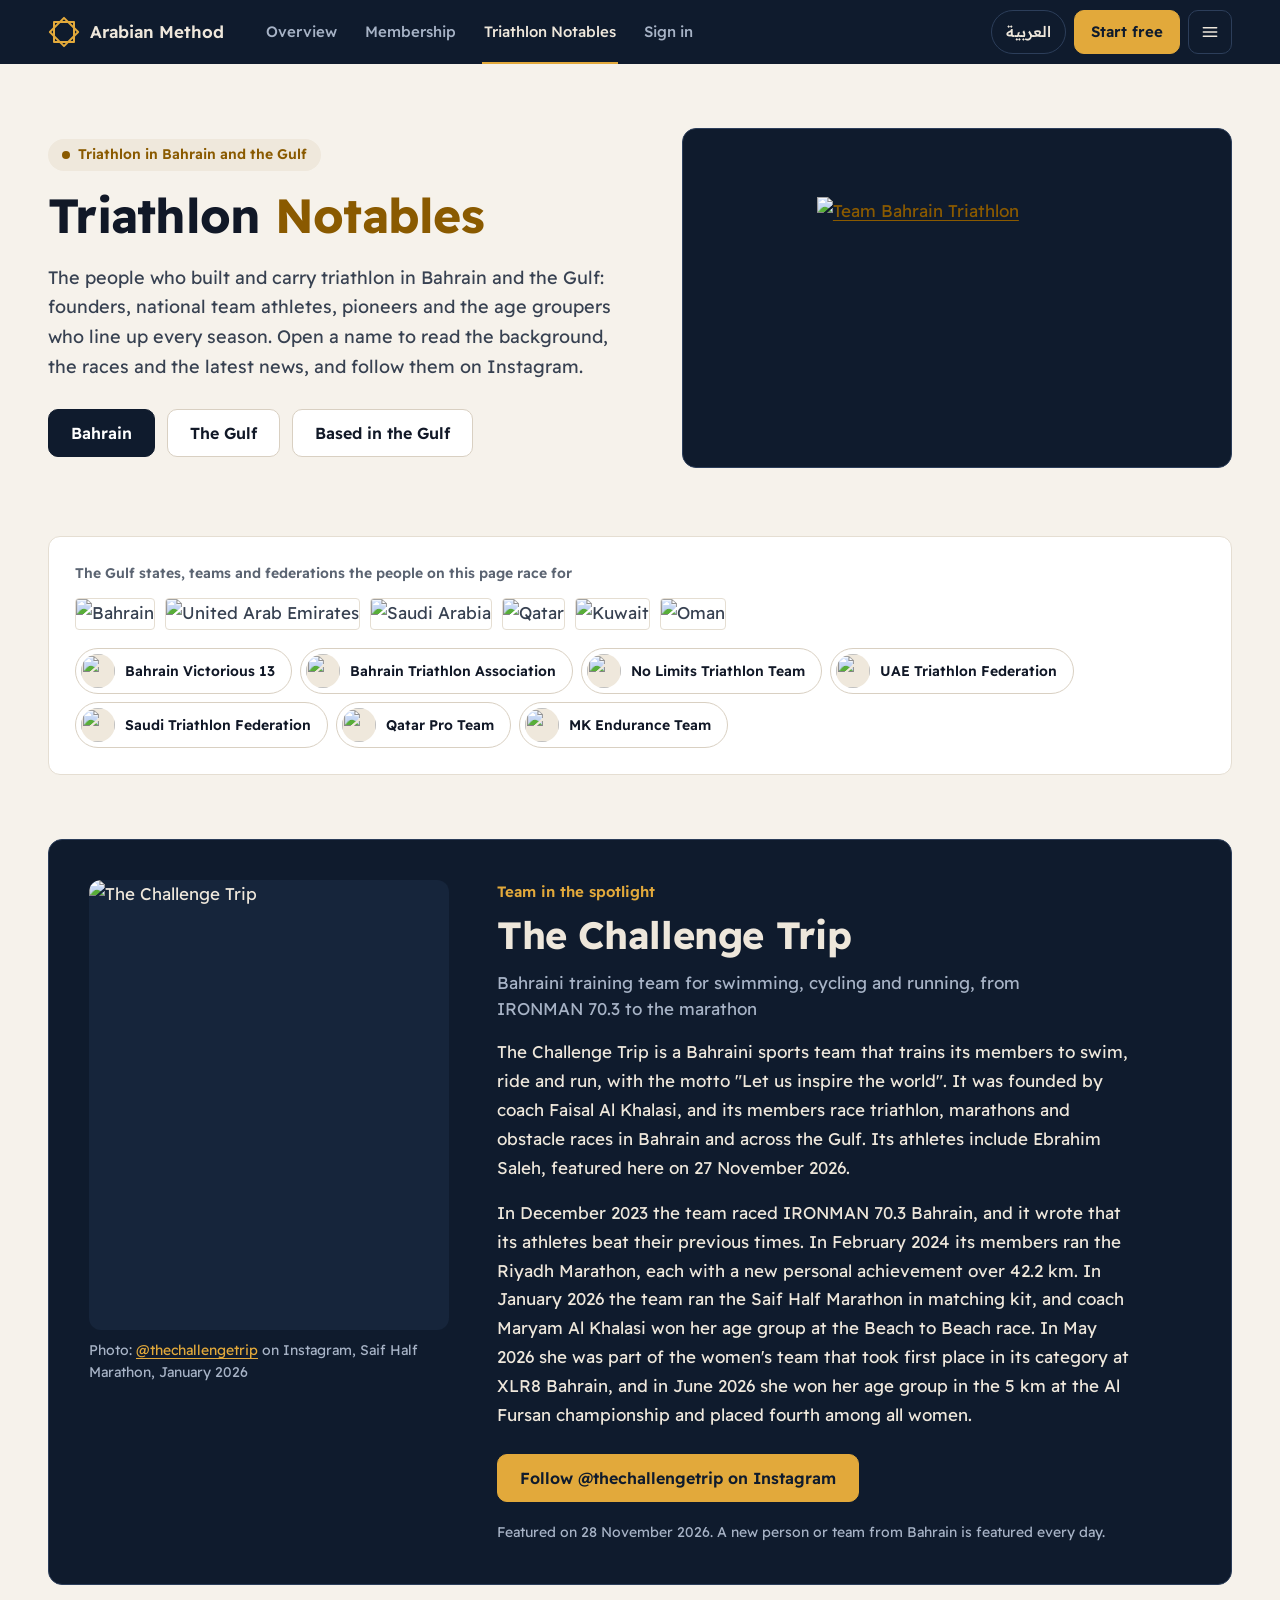
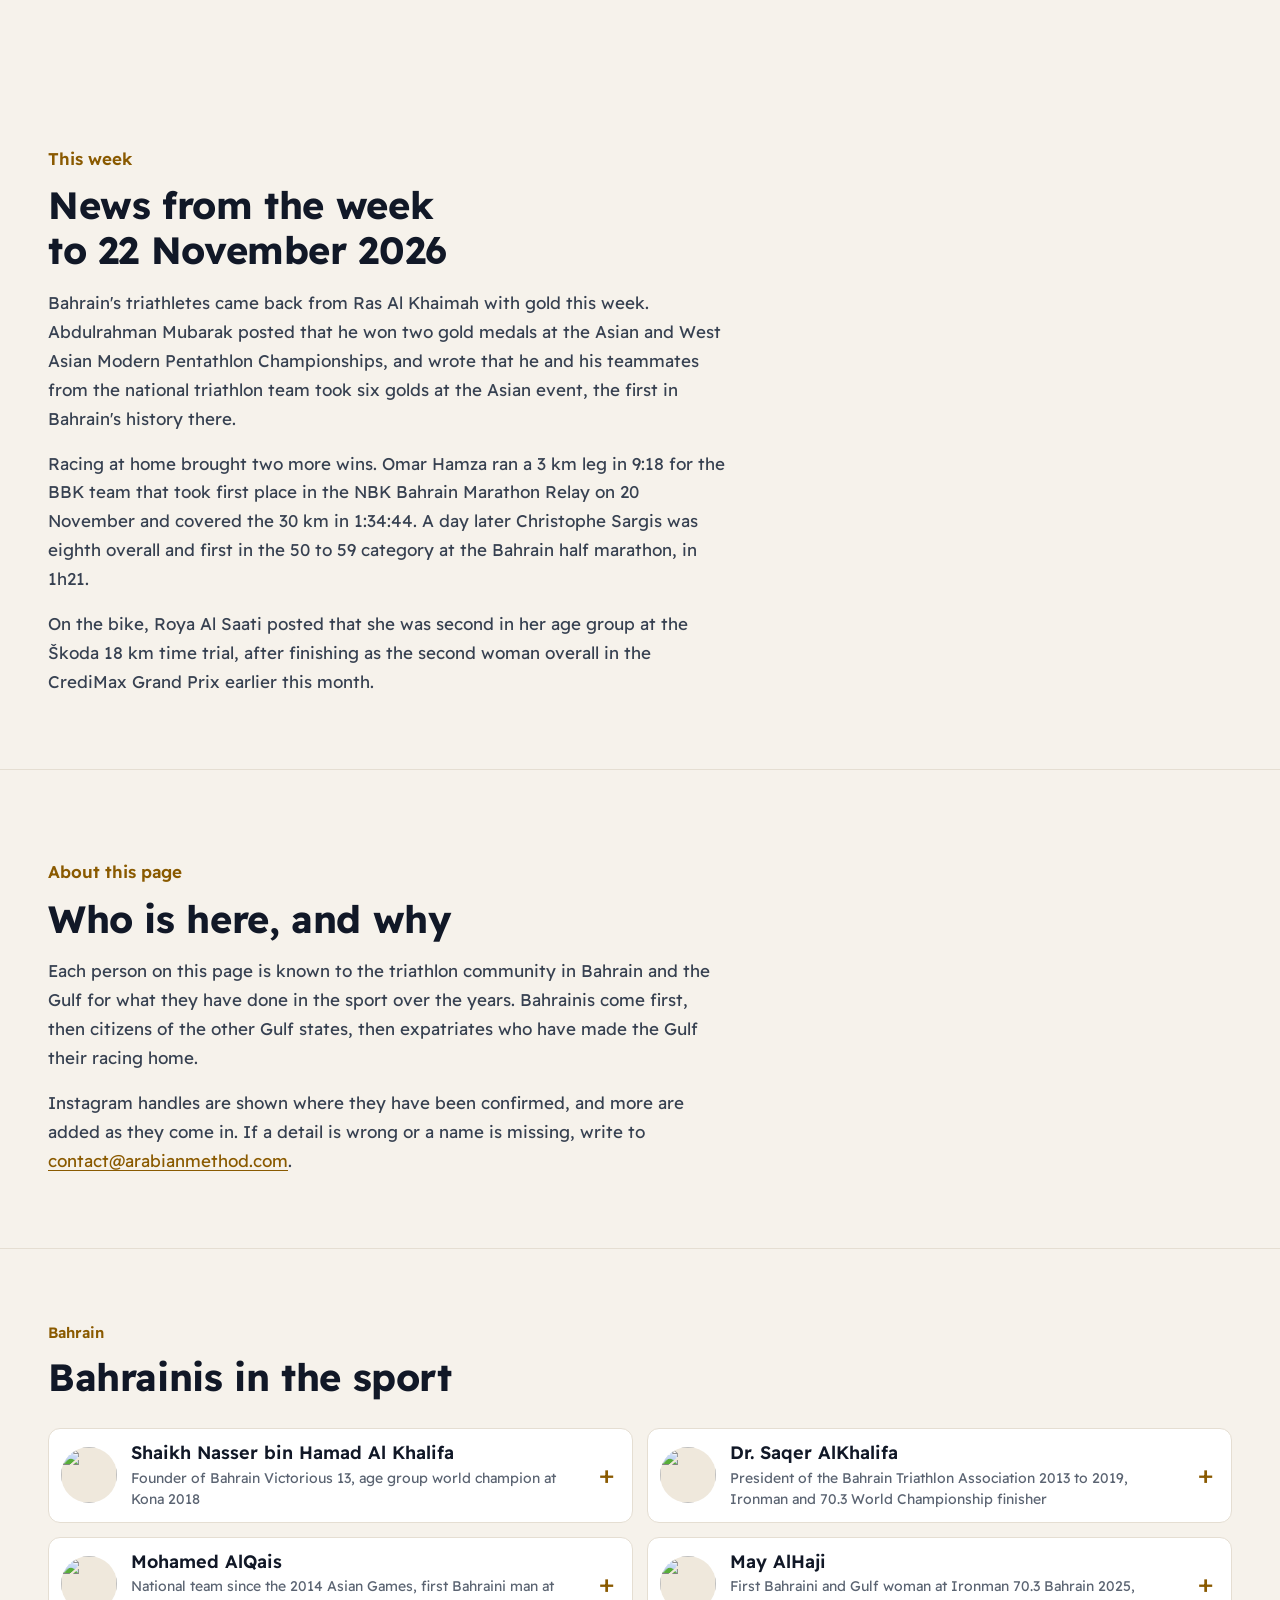
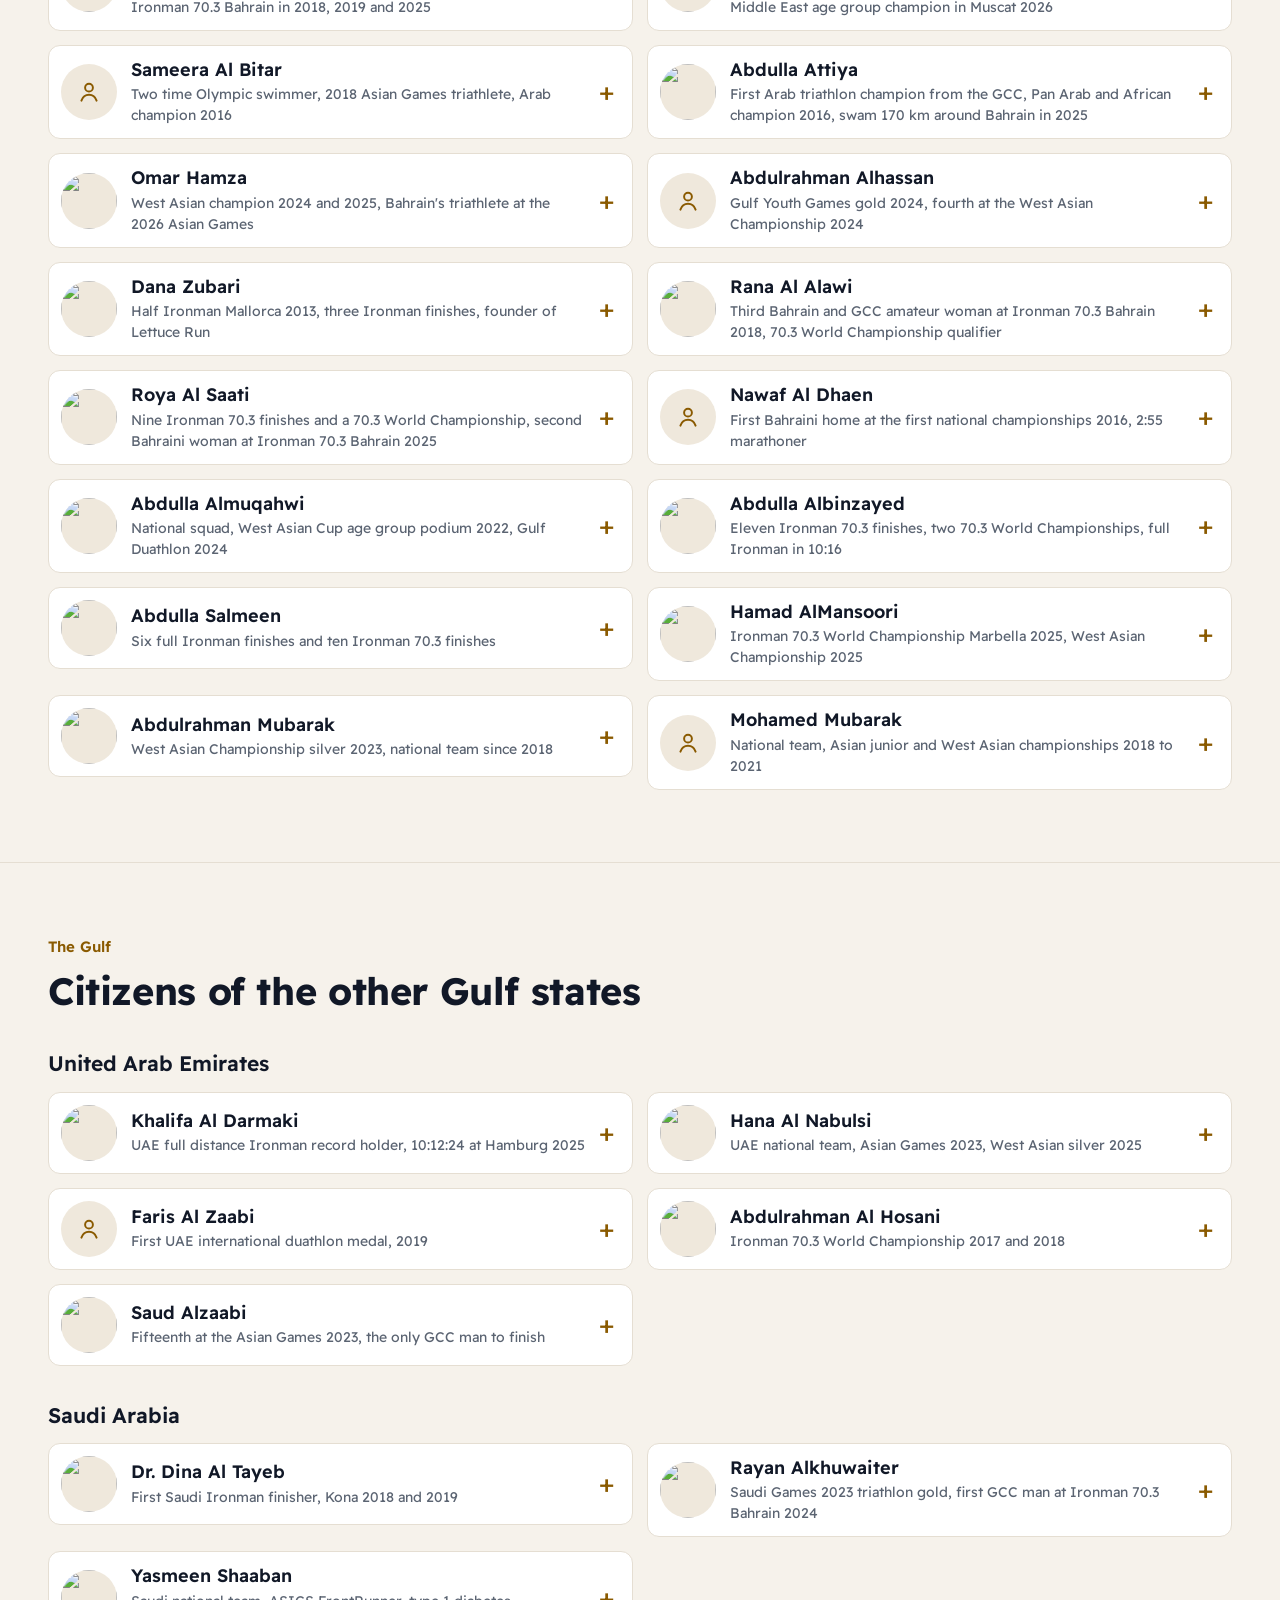
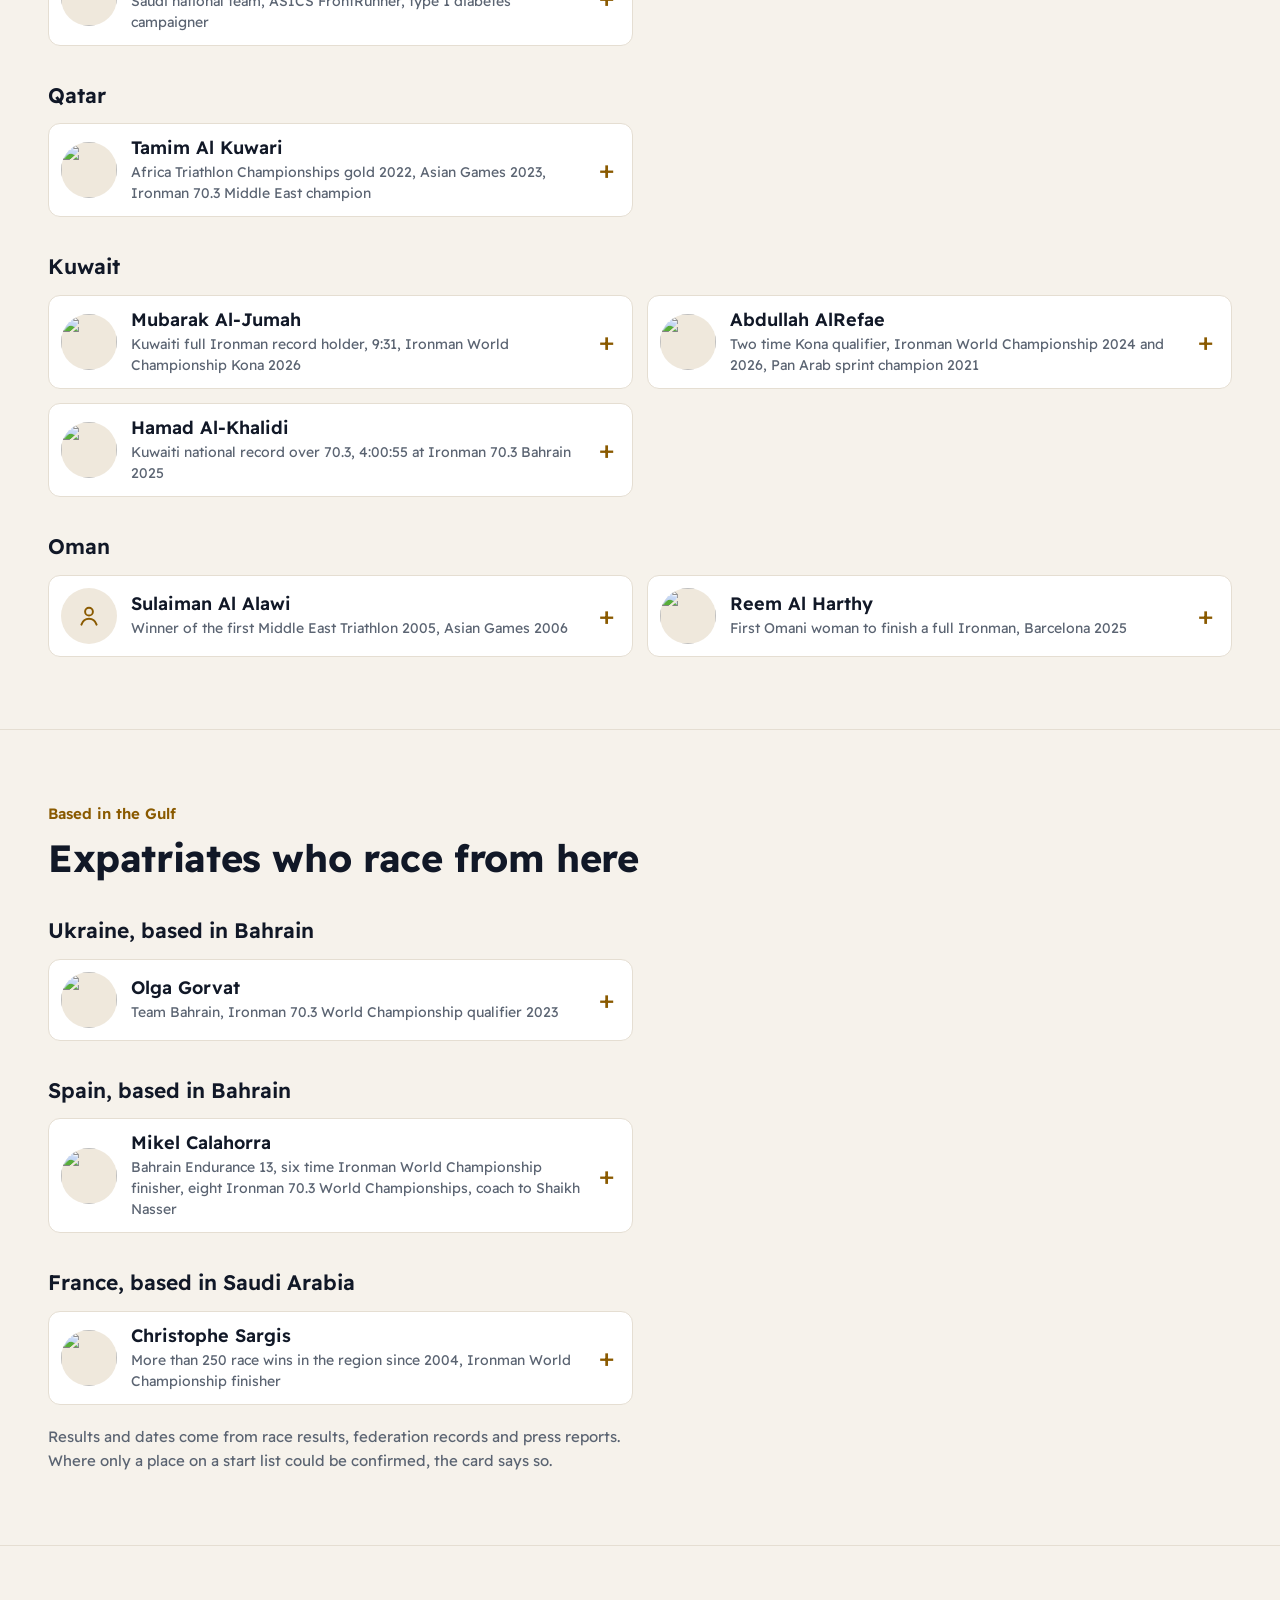
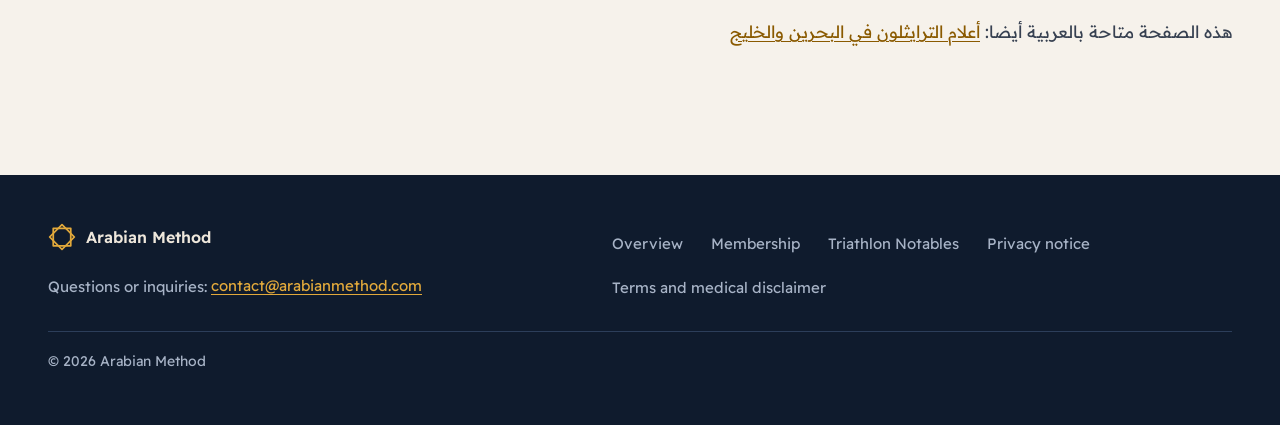
==== commit 0fa5a827: "Spotlight 28 November 2026: The Challenge Trip" ====
--- a/notables/index.html
+++ b/notables/index.html
@@ -83,7 +83,7 @@
 
 <div class="ck-wrap tn-marks"><div class="card"><span class="micro">The Gulf states, teams and federations the people on this page race for</span><div class="tn-flags"><img src="https://saqeralkhalifa.com/wp-content/uploads/2026/10/bh.png?h=80" alt="Bahrain" title="Bahrain" height="32" loading="lazy"><img src="https://saqeralkhalifa.com/wp-content/uploads/2026/10/ae.png?h=80" alt="United Arab Emirates" title="United Arab Emirates" height="32" loading="lazy"><img src="https://saqeralkhalifa.com/wp-content/uploads/2026/10/sa.png?h=80" alt="Saudi Arabia" title="Saudi Arabia" height="32" loading="lazy"><img src="https://saqeralkhalifa.com/wp-content/uploads/2026/10/qa.png?h=80" alt="Qatar" title="Qatar" height="32" loading="lazy"><img src="https://saqeralkhalifa.com/wp-content/uploads/2026/10/kw.png?h=80" alt="Kuwait" title="Kuwait" height="32" loading="lazy"><img src="https://saqeralkhalifa.com/wp-content/uploads/2026/10/om.png?h=80" alt="Oman" title="Oman" height="32" loading="lazy"></div><div class="tn-badges"><a class="tn-badge" href="https://www.instagram.com/bahrainvictorious13/" rel="noopener"><img src="https://saqeralkhalifa.com/wp-content/uploads/2026/10/293421404_343288741298890_4383461589554845169_n.jpg?resize=96,96" alt="" width="34" height="34" loading="lazy"><span>Bahrain Victorious 13</span></a><a class="tn-badge" href="https://www.instagram.com/triathlonbh/" rel="noopener"><img src="https://saqeralkhalifa.com/wp-content/uploads/2026/10/621995457_18545027113021461_7241418643786327499_n.jpg?resize=96,96" alt="" width="34" height="34" loading="lazy"><span>Bahrain Triathlon Association</span></a><a class="tn-badge" href="https://www.instagram.com/nolimits.tri/" rel="noopener"><img src="https://saqeralkhalifa.com/wp-content/uploads/2026/10/312344102_643865797297313_8182047422289594799_n.jpg?resize=96,96" alt="" width="34" height="34" loading="lazy"><span>No Limits Triathlon Team</span></a><a class="tn-badge" href="https://www.instagram.com/triathlon_uae/" rel="noopener"><img src="https://saqeralkhalifa.com/wp-content/uploads/2026/10/293593987_588508939327015_6282477800341821445_n.jpg?resize=96,96" alt="" width="34" height="34" loading="lazy"><span>UAE Triathlon Federation</span></a><a class="tn-badge" href="https://www.instagram.com/triathlonksa/" rel="noopener"><img src="https://saqeralkhalifa.com/wp-content/uploads/2026/10/552635918_18058100645610665_5786966211116637671_n.jpg?resize=96,96" alt="" width="34" height="34" loading="lazy"><span>Saudi Triathlon Federation</span></a><a class="tn-badge" href="https://www.instagram.com/qatarproteam/" rel="noopener"><img src="https://saqeralkhalifa.com/wp-content/uploads/2026/10/434179083_426425956427053_3923627626333318626_n.jpg?resize=96,96" alt="" width="34" height="34" loading="lazy"><span>Qatar Pro Team</span></a><a class="tn-badge" href="https://www.instagram.com/mk_enduranceteam/" rel="noopener"><img src="https://saqeralkhalifa.com/wp-content/uploads/2026/10/635377701_17946804354102365_8933416259087222698_n.jpg?resize=96,96" alt="" width="34" height="34" loading="lazy"><span>MK Endurance Team</span></a></div></div></div>
 
-<section class="band tn-spot" id="spotlight"><div class="ck-wrap"><div class="tn-spot-grid"><figure><img src="https://saqeralkhalifa.com/wp-content/uploads/2026/11/589852640_18029724374774891_3939866502759086909_n.jpg?w=760" alt="Ebrahim Saleh" width="570" height="712" style="object-position:33% 45%"><figcaption>Photo: <a href="https://www.instagram.com/ebrah.m14/" rel="noopener" dir="ltr">@ebrah.m14</a> on Instagram, T100 Qatar, Lusail, December 2025</figcaption></figure><div><p class="eyebrow">In the spotlight</p><h2>Ebrahim Saleh</h2><p class="tn-role">Trainer and amateur triathlete who raced IRONMAN 70.3 Bahrain and T100 Qatar in one week</p><div class="tn-text"><p>Ebrahim Saleh is a Bahraini trainer and amateur triathlete who swims, rides and runs with The Challenge Trip. His work is training and development, and he writes of hundreds of training hours with people from many backgrounds. In September 2026 he delivered a course on effective communication for the Bahrain Institute of Public Administration.</p><p>He raced IRONMAN 70.3 Bahrain in November 2024, and at the race on 5 December 2025 he set a new personal best, which he says was his fourth in a row. Eight days later, on 13 December 2025, he raced the T100 in Lusail, Qatar, his first long distance triathlon outside Bahrain. He had planned that race for nine months before the Bahrain date was set a week ahead of it, and he wrote that as an amateur, finishing two endurance races in one week was a challenge he met as he had hoped.</p></div><div class="ck-cta"><a class="btn" href="https://www.instagram.com/ebrah.m14/" rel="noopener">Follow @ebrah.m14 on Instagram</a></div><p class="tn-note">Featured on 27 November 2026. A new person or team from Bahrain is featured every day.</p></div></div></div></section>
+<section class="band tn-spot" id="spotlight"><div class="ck-wrap"><div class="tn-spot-grid"><figure><img src="https://saqeralkhalifa.com/wp-content/uploads/2026/11/613499738_18183163741361497_4922246587026401735_n.jpg?w=760" alt="The Challenge Trip" width="570" height="712" style="object-position:50% 55%"><figcaption>Photo: <a href="https://www.instagram.com/thechallengetrip/" rel="noopener" dir="ltr">@thechallengetrip</a> on Instagram, Saif Half Marathon, January 2026</figcaption></figure><div><p class="eyebrow">Team in the spotlight</p><h2>The Challenge Trip</h2><p class="tn-role">Bahraini training team for swimming, cycling and running, from IRONMAN 70.3 to the marathon</p><div class="tn-text"><p>The Challenge Trip is a Bahraini sports team that trains its members to swim, ride and run, with the motto &quot;Let us inspire the world&quot;. It was founded by coach Faisal Al Khalasi, and its members race triathlon, marathons and obstacle races in Bahrain and across the Gulf. Its athletes include Ebrahim Saleh, featured here on 27 November 2026.</p><p>In December 2023 the team raced IRONMAN 70.3 Bahrain, and it wrote that its athletes beat their previous times. In February 2024 its members ran the Riyadh Marathon, each with a new personal achievement over 42.2 km. In January 2026 the team ran the Saif Half Marathon in matching kit, and coach Maryam Al Khalasi won her age group at the Beach to Beach race. In May 2026 she was part of the women&#x27;s team that took first place in its category at XLR8 Bahrain, and in June 2026 she won her age group in the 5 km at the Al Fursan championship and placed fourth among all women.</p></div><div class="ck-cta"><a class="btn" href="https://www.instagram.com/thechallengetrip/" rel="noopener">Follow @thechallengetrip on Instagram</a></div><p class="tn-note">Featured on 28 November 2026. A new person or team from Bahrain is featured every day.</p></div></div></div></section>
 <section class="tn-sec first" id="this-week"><div class="ck-wrap tn-prose"><p class="eyebrow">This week</p><h2>News from the week to 22 November 2026</h2><p>Bahrain&#x27;s triathletes came back from Ras Al Khaimah with gold this week. Abdulrahman Mubarak posted that he won two gold medals at the Asian and West Asian Modern Pentathlon Championships, and wrote that he and his teammates from the national triathlon team took six golds at the Asian event, the first in Bahrain&#x27;s history there.</p><p>Racing at home brought two more wins. Omar Hamza ran a 3 km leg in 9:18 for the BBK team that took first place in the NBK Bahrain Marathon Relay on 20 November and covered the 30 km in 1:34:44. A day later Christophe Sargis was eighth overall and first in the 50 to 59 category at the Bahrain half marathon, in 1h21.</p><p>On the bike, Roya Al Saati posted that she was second in her age group at the Škoda 18 km time trial, after finishing as the second woman overall in the CrediMax Grand Prix earlier this month.</p></div></section>
 <section class="tn-sec"><div class="ck-wrap tn-prose">
 <p class="eyebrow">About this page</p>
